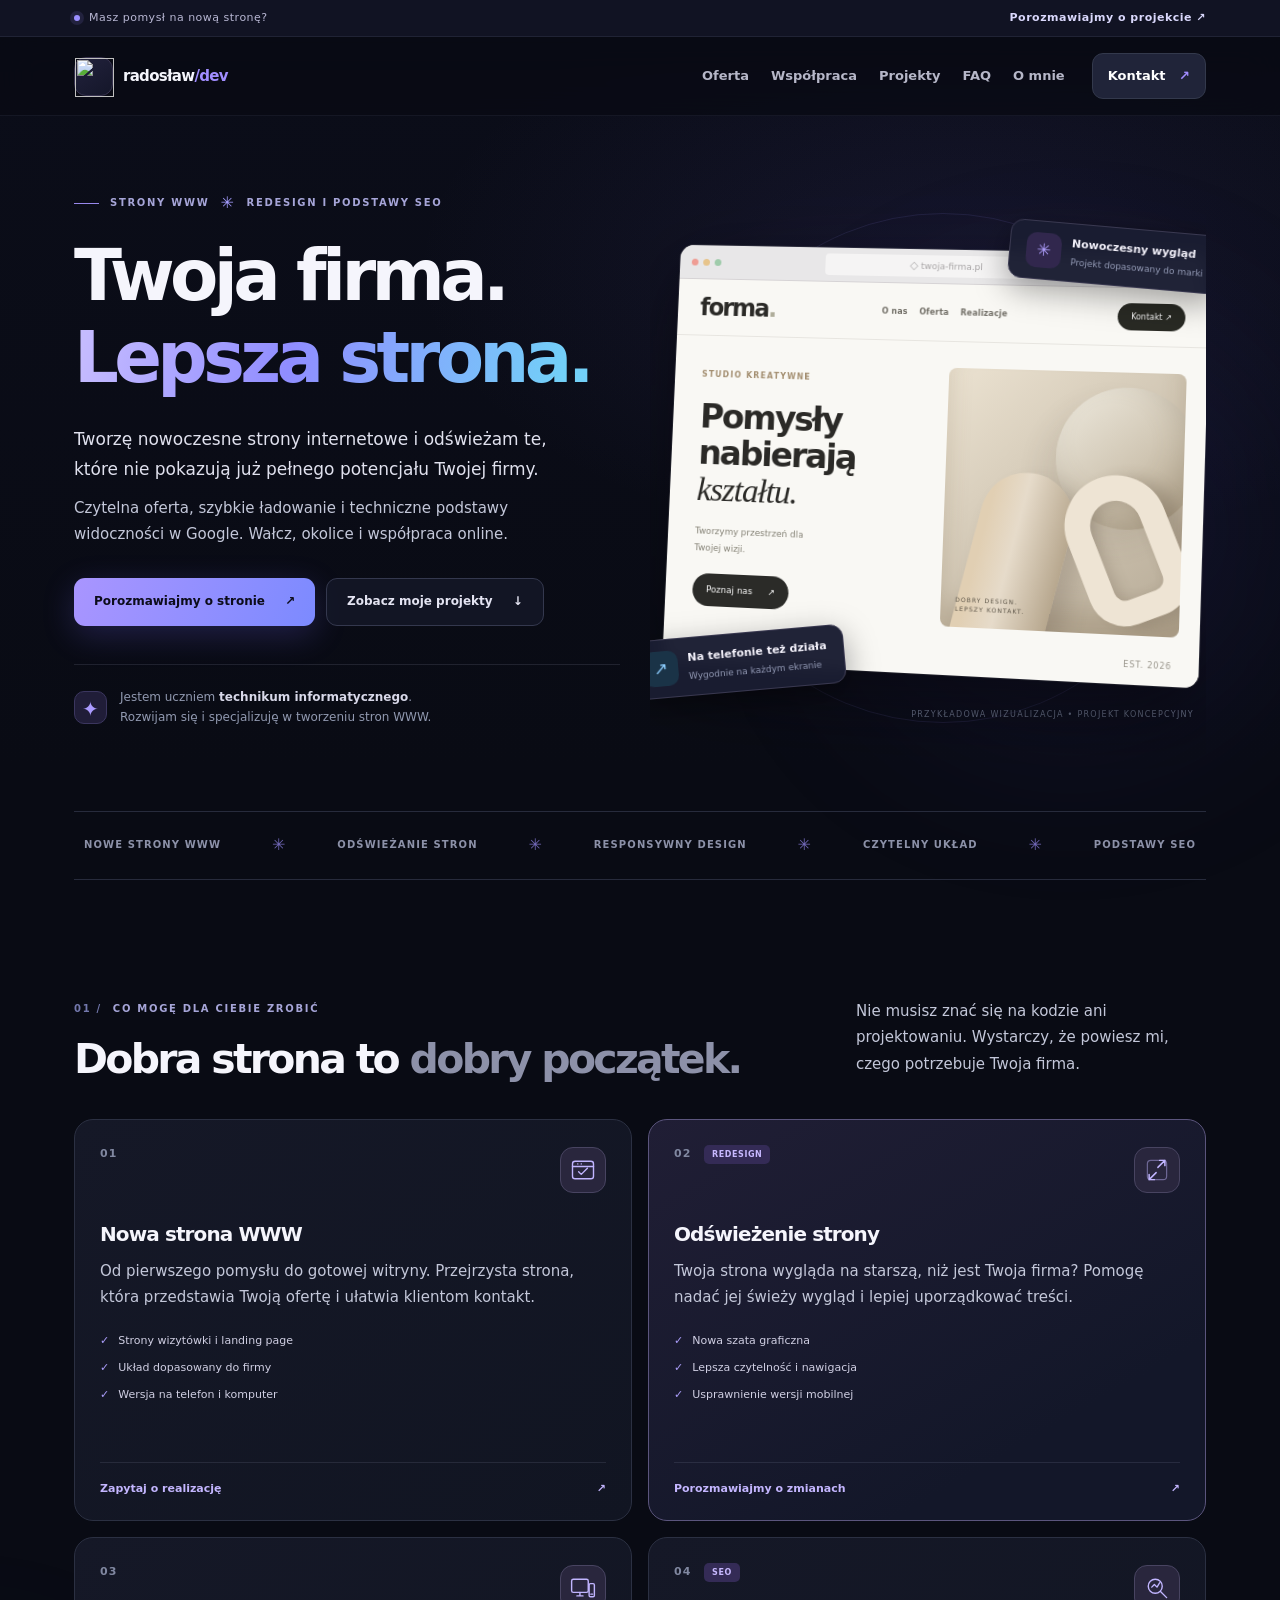
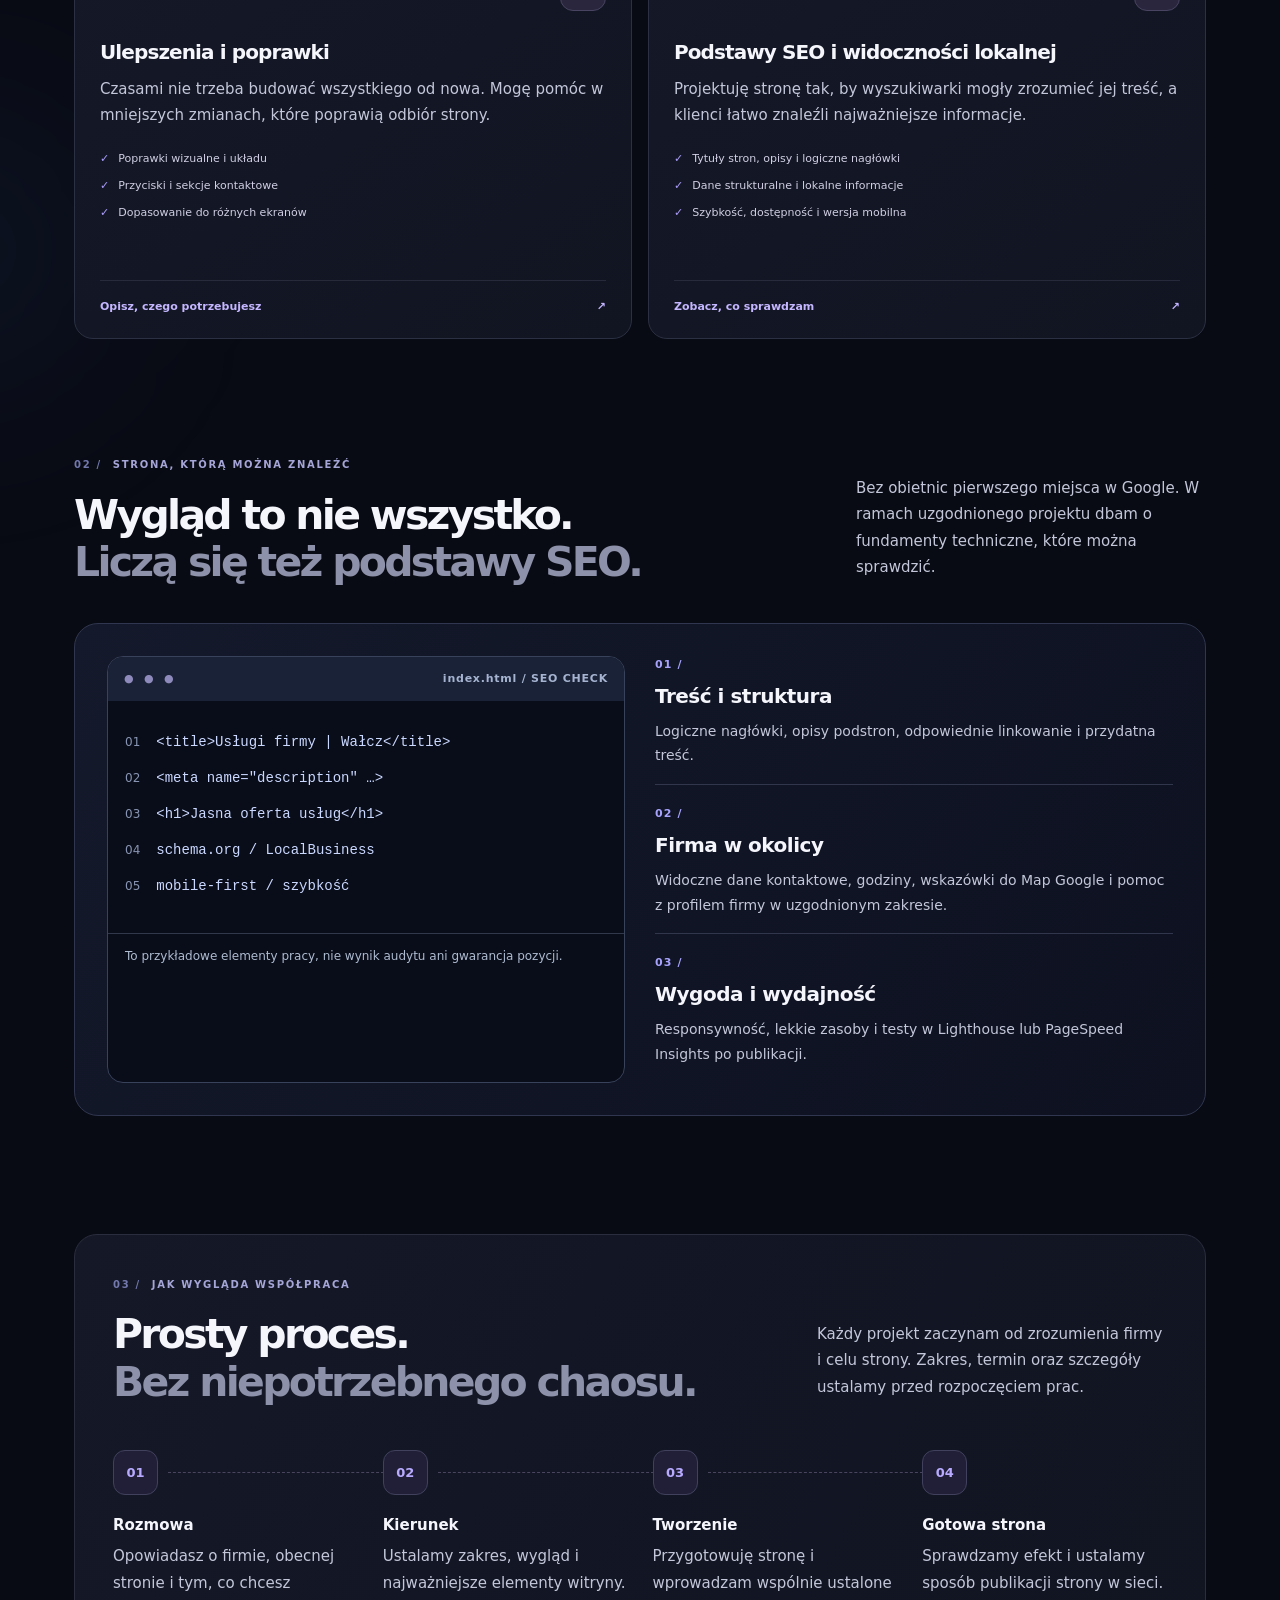
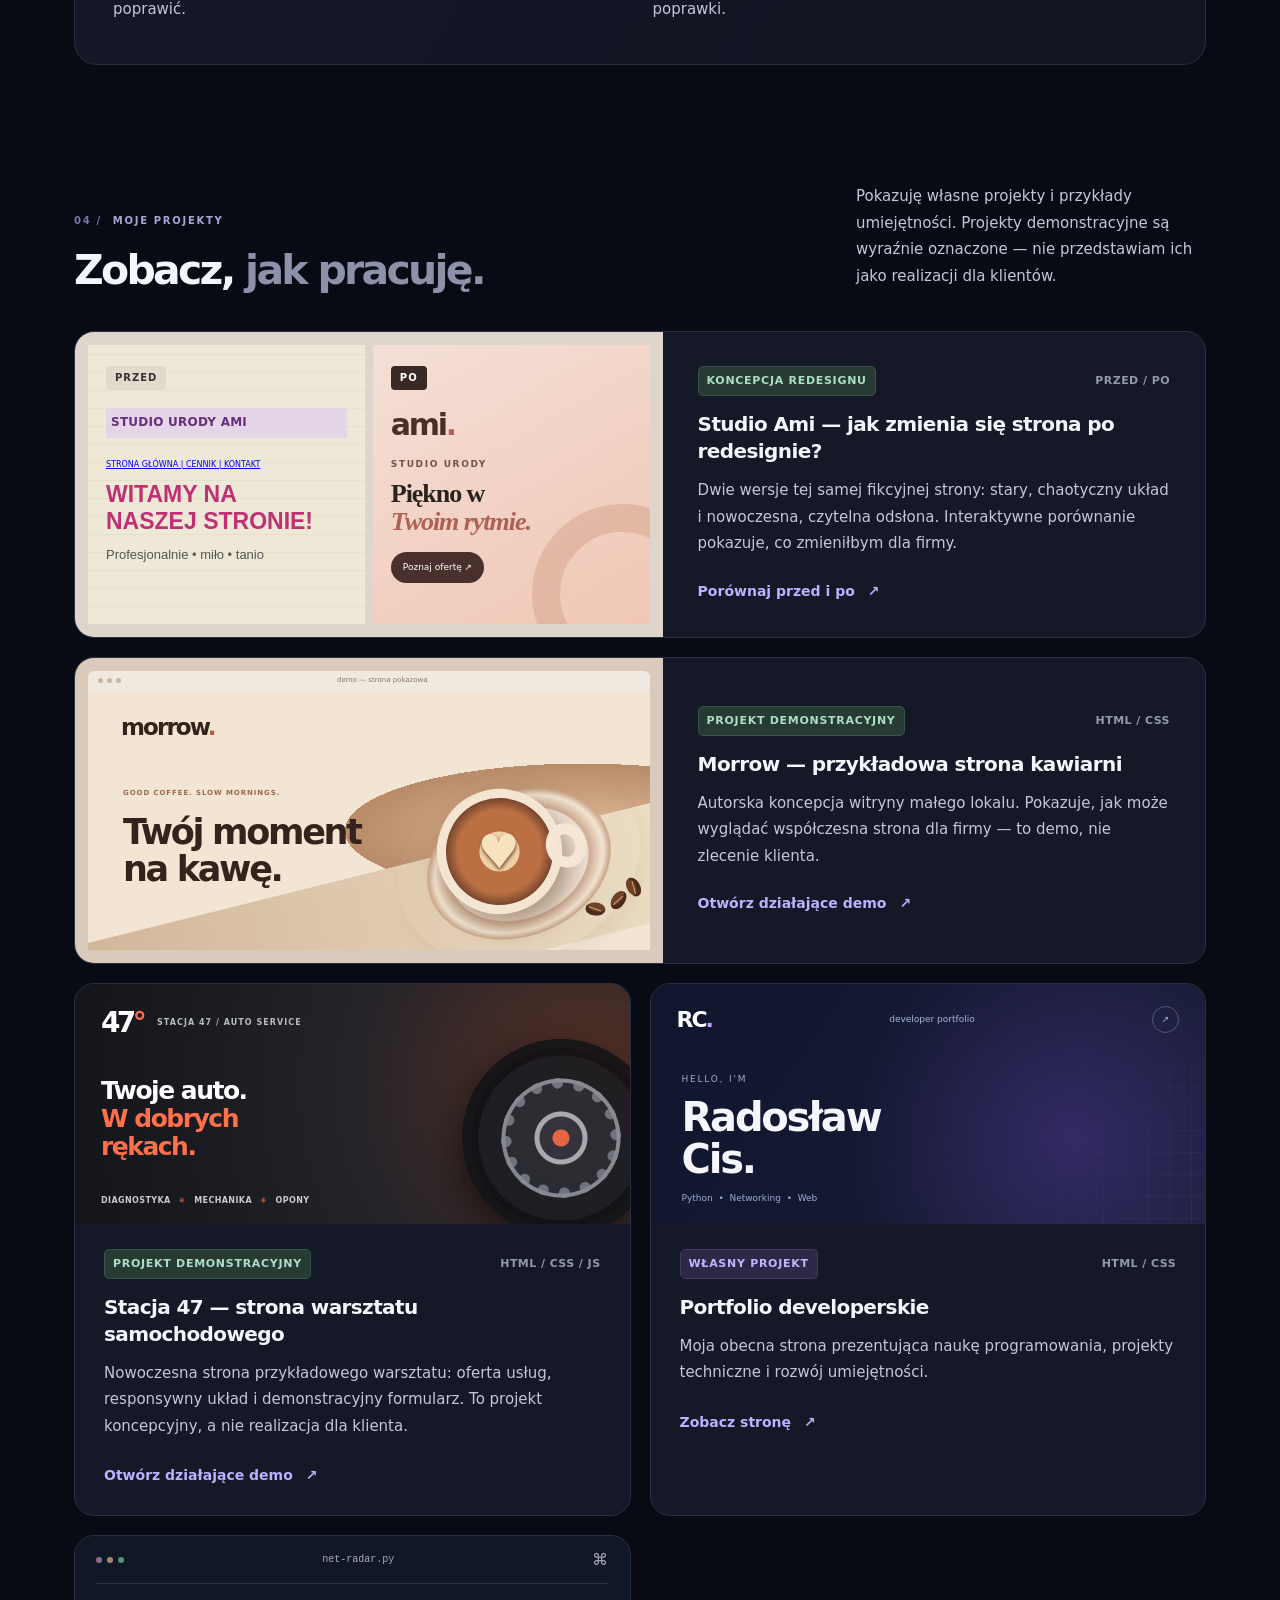
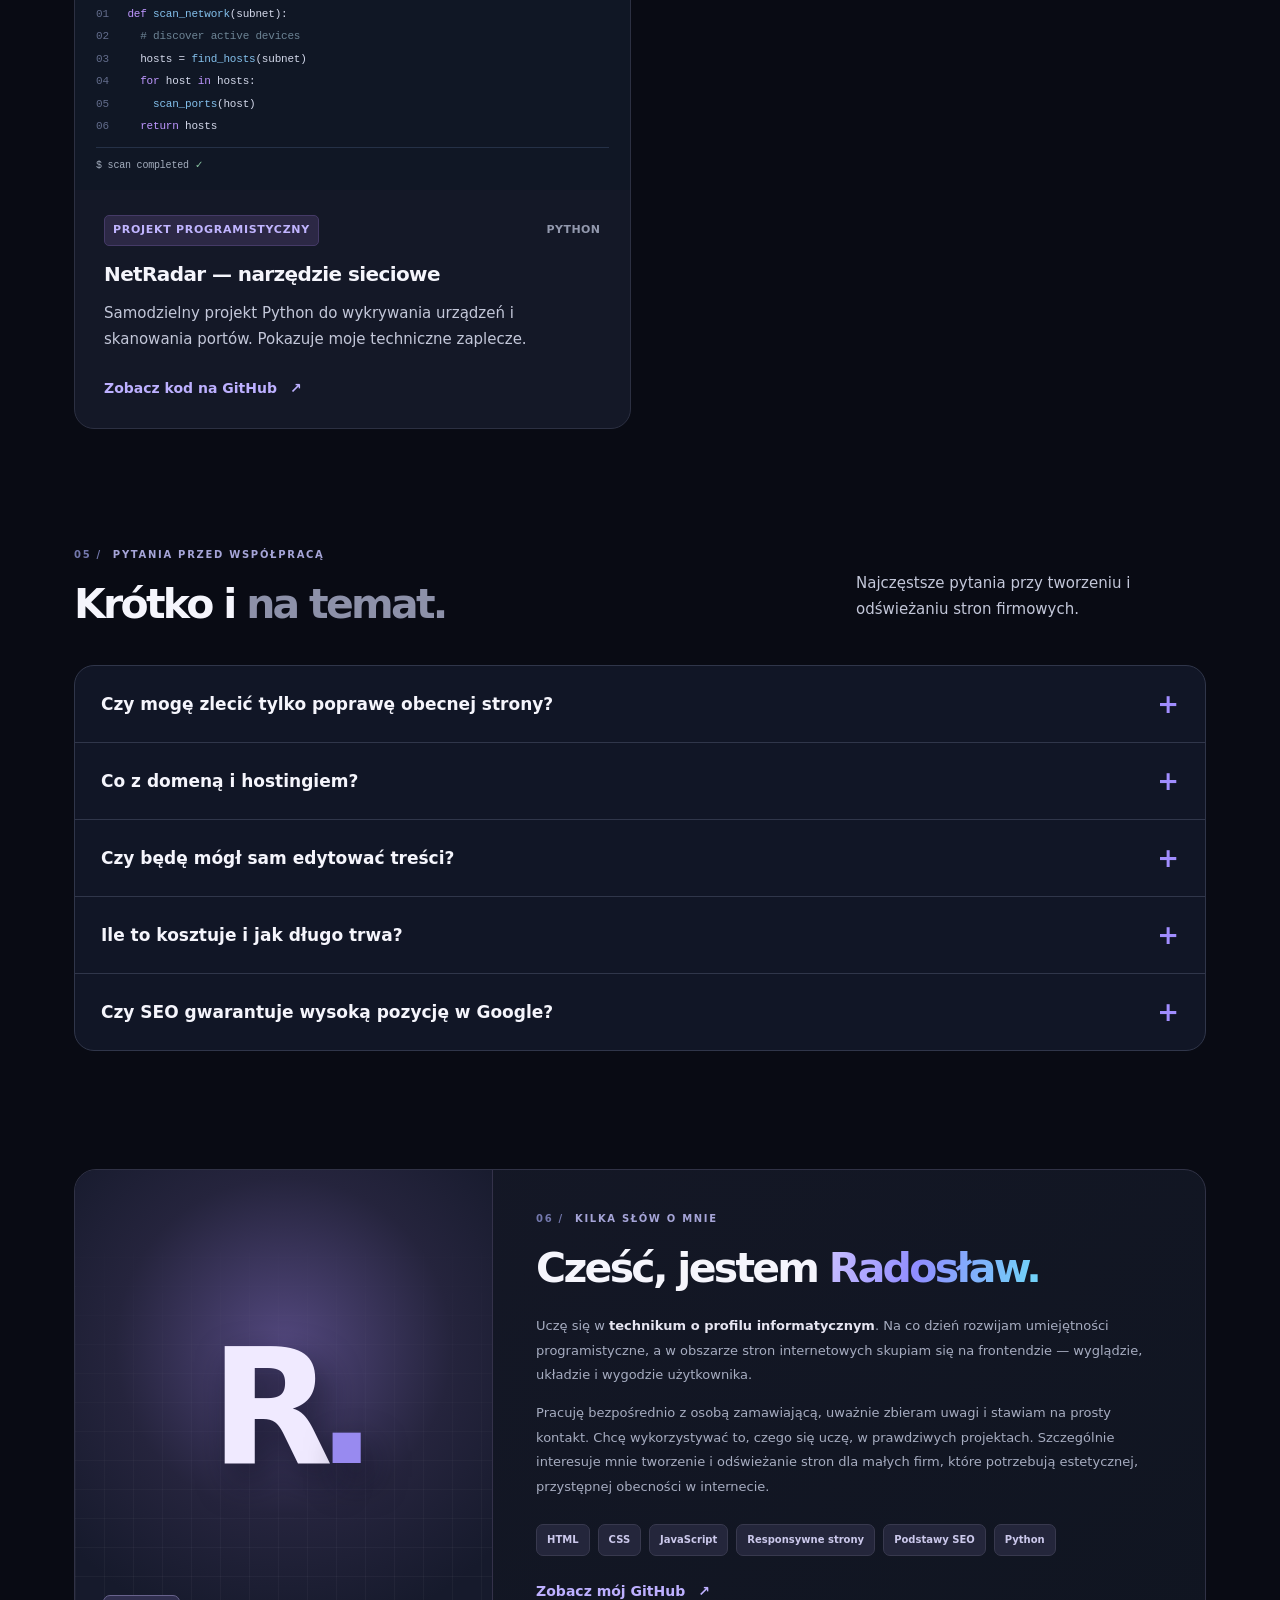
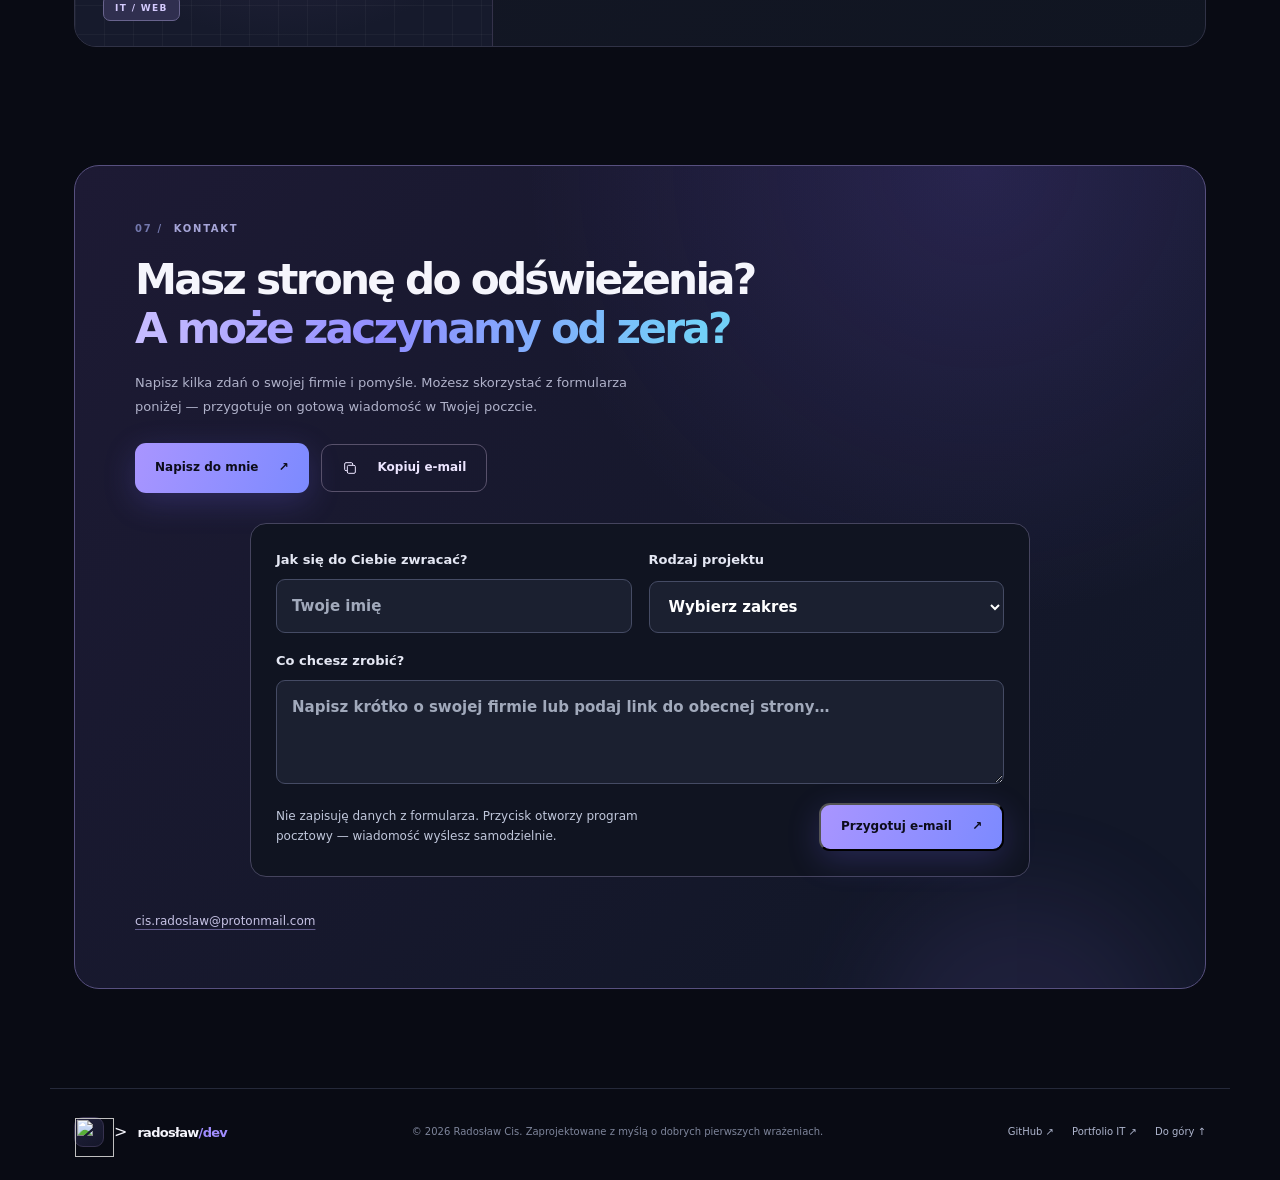
==== index.html @ c415b280 "Add files via upload" ====
<!doctype html>
<html lang="pl">
  <head>
    <meta charset="utf-8" />
    <meta name="viewport" content="width=device-width, initial-scale=1" />
    <meta name="theme-color" content="#090b14" />
    <!-- WAZNE: przed publikacja zamien DOMENA-DO-UZUPELNIENIA.pl na prawdziwy adres witryny (takze w sitemap.xml i robots.txt). -->
    <link rel="canonical" href="https://DOMENA-DO-UZUPELNIENIA.pl/" />
    <meta name="robots" content="index,follow,max-image-preview:large" />
    <meta property="og:url" content="https://DOMENA-DO-UZUPELNIENIA.pl/" />
    <meta property="og:image" content="https://DOMENA-DO-UZUPELNIENIA.pl/assets/og-image.png" />
    <meta property="og:image:width" content="1200" />
    <meta property="og:image:height" content="630" />
    <meta property="og:image:alt" content="Radosław Cis — tworzenie, modernizacja i podstawy SEO stron firmowych" />
    <meta name="twitter:card" content="summary_large_image" />
    <meta name="twitter:title" content="Radosław Cis — nowoczesne strony WWW i SEO dla firm" />
    <meta name="twitter:description" content="Strony WWW, redesign i podstawy SEO. Wałcz i współpraca zdalna." />
    <meta name="twitter:image" content="https://DOMENA-DO-UZUPELNIENIA.pl/assets/og-image.png" />
    <script type="application/ld+json">{
      "@context":"https://schema.org",
      "@type":"Person",
      "name":"Radosław Cis",
      "description":"Uczeń technikum informatycznego, rozwijający się w projektowaniu i tworzeniu responsywnych stron internetowych oraz podstawach SEO technicznego.",
      "email":"mailto:cis.radoslaw@protonmail.com",
      "knowsAbout":["HTML", "CSS", "JavaScript", "responsywne strony WWW", "podstawy SEO technicznego"],
      "sameAs":["https://github.com/radoslaw-dev", "https://radoslaw-dev.github.io/"]
    }</script>
    <meta
      name="description"
      content="Radosław Cis — strony internetowe dla firm z Wałcza i całej Polski. Tworzenie stron WWW, redesign, optymalizacja mobilna i podstawy SEO technicznego."
    />
    <meta property="og:type" content="website" />
    <meta
      property="og:title"
      content="Radosław Cis — strony WWW i redesign dla firm"
    />
    <meta
      property="og:description"
      content="Nowoczesna strona internetowa dla Twojej firmy? Porozmawiajmy o nowej stronie albo odświeżeniu obecnej."
    />
    <meta property="og:locale" content="pl_PL" />
    <link rel="icon" type="image/svg+xml" href="assets/favicon.svg" />
    <link rel="stylesheet" href="styles.css" />
    <script src="script.js" defer></script>
    <title>Strony internetowe i SEO dla firm | Wałcz — Radosław Cis</title>
  </head>
  <body>
    <a class="skip-link" href="#main">Przejdź do treści</a>
    <div class="page-glow page-glow--one" aria-hidden="true"></div>
    <div class="page-glow page-glow--two" aria-hidden="true"></div>
    <div class="topbar">
      <div class="container topbar-inner">
        <span
          ><span class="pulse-dot" aria-hidden="true"></span> Masz pomysł na
          nową stronę?</span
        ><a
          href="mailto:cis.radoslaw@protonmail.com?subject=Zapytanie%20o%20stron%C4%99%20WWW"
          >Porozmawiajmy o projekcie <span aria-hidden="true">↗</span></a
        >
      </div>
    </div>
    <header class="site-header" id="top">
      <div class="container nav-wrap">
        <a class="brand" href="#top" aria-label="Radosław Cis — początek strony"
          ><span class="brand-symbol"
            ><img
              src="assets/favicon.svg"
              alt=""
              width="39"
              height="39" /><span></span></span
          ><span class="brand-name"
            >radosław<span class="brand-muted">/dev</span></span
          ></a
        >
        <button
          class="menu-toggle"
          type="button"
          aria-label="Otwórz menu"
          aria-expanded="false"
          aria-controls="primary-navigation"
        >
          <span></span><span></span><span></span>
        </button>
        <nav class="nav" id="primary-navigation" aria-label="Menu główne">
          <a href="#oferta">Oferta</a><a href="#proces">Współpraca</a
          ><a href="#projekty">Projekty</a><a href="#faq">FAQ</a><a href="#o-mnie">O mnie</a>
          <a class="nav-contact" href="#kontakt"
            >Kontakt <span aria-hidden="true">↗</span></a
          >
        </nav>
      </div>
    </header>

    <main id="main">
      <section class="hero container" aria-labelledby="hero-heading">
        <div class="hero-copy">
          <div class="eyebrow">
            <span class="eyebrow-line"></span> STRONY WWW
            <span class="eyebrow-spark">✳</span> REDESIGN I PODSTAWY SEO
          </div>
          <h1 id="hero-heading">
            Twoja firma.<br /><span class="gradient-text">Lepsza strona.</span>
          </h1>
          <p class="hero-lead">
            Tworzę nowoczesne strony internetowe i odświeżam te, które nie
            pokazują już pełnego potencjału Twojej firmy.
          </p>
          <p class="hero-secondary">
            Czytelna oferta, szybkie ładowanie i techniczne podstawy widoczności
            w Google. Wałcz, okolice i współpraca online.
          </p>
          <div class="hero-actions">
            <a class="btn btn-primary" href="#kontakt"
              >Porozmawiajmy o stronie <span aria-hidden="true">↗</span></a
            ><a class="btn btn-ghost" href="#projekty"
              >Zobacz moje projekty <span aria-hidden="true">↓</span></a
            >
          </div>
          <div class="hero-credentials">
            <span class="credential-icon" aria-hidden="true">✦</span
            ><span
              >Jestem uczniem
              <strong>technikum informatycznego</strong>.<br />Rozwijam się i
              specjalizuję w tworzeniu stron WWW.</span
            >
          </div>
        </div>
        <div
          class="hero-art"
          aria-label="Wizualizacja przykładowej nowoczesnej strony internetowej"
        >
          <div class="orbit orbit-one" aria-hidden="true"></div>
          <div class="orbit orbit-two" aria-hidden="true"></div>
          <div class="browser-shadow"></div>
          <div class="browser-window">
            <div class="browser-bar">
              <div class="browser-dots"><i></i><i></i><i></i></div>
              <div class="browser-url">
                <span class="lock-icon">◇</span> twoja-firma.pl
              </div>
              <div class="browser-options">⋯</div>
            </div>
            <div class="mock-site">
              <div class="mock-header">
                <div class="mock-logo">forma<span>.</span></div>
                <div class="mock-links">
                  O nas&nbsp;&nbsp;&nbsp; Oferta&nbsp;&nbsp;&nbsp; Realizacje
                </div>
                <div class="mock-nav-cta">Kontakt ↗</div>
              </div>
              <div class="mock-content">
                <div class="mock-copy">
                  <div class="mock-kicker">STUDIO KREATYWNE</div>
                  <div class="mock-title">
                    Pomysły<br />nabierają<br /><em>kształtu.</em>
                  </div>
                  <div class="mock-description">
                    Tworzymy przestrzeń dla<br />Twojej wizji.
                  </div>
                  <div class="mock-button">Poznaj nas <span>↗</span></div>
                </div>
                <div class="mock-visual">
                  <div class="sculpture-circle"></div>
                  <div class="sculpture-pillar"></div>
                  <div class="sculpture-loop"></div>
                  <div class="visual-note">
                    DOBRY DESIGN.<br />LEPSZY KONTAKT.
                  </div>
                </div>
              </div>
              <div class="mock-bottom">
                <span>01 / 03</span><span>EST. 2026</span>
              </div>
            </div>
          </div>
          <div class="float-label float-label-top">
            <span class="float-icon float-icon-purple">✳</span
            ><span
              ><strong>Nowoczesny wygląd</strong
              ><small>Projekt dopasowany do marki</small></span
            >
          </div>
          <div class="float-label float-label-bottom">
            <span class="float-icon float-icon-blue">↗</span
            ><span
              ><strong>Na telefonie też działa</strong
              ><small>Wygodnie na każdym ekranie</small></span
            >
          </div>
          <div class="art-caption">
            PRZYKŁADOWA WIZUALIZACJA • PROJEKT KONCEPCYJNY
          </div>
        </div>
      </section>

      <div class="container">
        <div class="ticker" aria-label="Zakres usług">
          <span>NOWE STRONY WWW</span><span class="ticker-star">✳</span
          ><span>ODŚWIEŻANIE STRON</span><span class="ticker-star">✳</span
          ><span>RESPONSYWNY DESIGN</span><span class="ticker-star">✳</span
          ><span>CZYTELNY UKŁAD</span><span class="ticker-star">✳</span
          ><span>PODSTAWY SEO</span>
        </div>
      </div>

      <section
        class="section container"
        id="oferta"
        aria-labelledby="offer-title"
      >
        <div class="section-heading reveal">
          <div>
            <span class="section-kicker"
              ><span class="section-number">01 /</span> CO MOGĘ DLA CIEBIE
              ZROBIĆ</span
            >
            <h2 id="offer-title">
              Dobra strona to <span class="text-soft">dobry początek.</span>
            </h2>
          </div>
          <p>
            Nie musisz znać się na kodzie ani projektowaniu. Wystarczy, że
            powiesz mi, czego potrzebuje Twoja firma.
          </p>
        </div>
        <div class="services-grid">
          <article class="service-card reveal">
            <div class="service-top">
              <span class="service-index">01</span>
              <div class="service-icon">
                <svg viewBox="0 0 32 32" fill="none" aria-hidden="true">
                  <rect
                    x="4"
                    y="6"
                    width="24"
                    height="20"
                    rx="3"
                    stroke="currentColor"
                    stroke-width="1.6"
                  />
                  <path
                    d="M4 12h24M10 9h.1M14 9h.1M11 18l3 3 7-7"
                    stroke="currentColor"
                    stroke-width="1.6"
                    stroke-linecap="round"
                    stroke-linejoin="round"
                  />
                </svg>
              </div>
            </div>
            <h3>Nowa strona WWW</h3>
            <p>
              Od pierwszego pomysłu do gotowej witryny. Przejrzysta strona,
              która przedstawia Twoją ofertę i ułatwia klientom kontakt.
            </p>
            <ul class="mini-list">
              <li>Strony wizytówki i landing page</li>
              <li>Układ dopasowany do firmy</li>
              <li>Wersja na telefon i komputer</li>
            </ul>
            <a href="#kontakt" class="card-link"
              >Zapytaj o realizację <span aria-hidden="true">↗</span></a
            >
          </article>
          <article class="service-card featured reveal">
            <div class="service-top">
              <span class="service-index"
                >02 <span class="tag-small">REDESIGN</span></span
              >
              <div class="service-icon">
                <svg viewBox="0 0 32 32" fill="none" aria-hidden="true">
                  <path
                    d="M25 11V5h-6M7 21v6h6M25 5l-8 8M7 27l8-8"
                    stroke="currentColor"
                    stroke-width="1.7"
                    stroke-linecap="round"
                    stroke-linejoin="round"
                  />
                  <rect
                    x="5"
                    y="5"
                    width="22"
                    height="22"
                    rx="4"
                    stroke="currentColor"
                    stroke-width="1.4"
                    opacity=".45"
                  />
                </svg>
              </div>
            </div>
            <h3>Odświeżenie strony</h3>
            <p>
              Twoja strona wygląda na starszą, niż jest Twoja firma? Pomogę
              nadać jej świeży wygląd i lepiej uporządkować treści.
            </p>
            <ul class="mini-list">
              <li>Nowa szata graficzna</li>
              <li>Lepsza czytelność i nawigacja</li>
              <li>Usprawnienie wersji mobilnej</li>
            </ul>
            <a href="#kontakt" class="card-link"
              >Porozmawiajmy o zmianach <span aria-hidden="true">↗</span></a
            >
          </article>
          <article class="service-card reveal">
            <div class="service-top">
              <span class="service-index">03</span>
              <div class="service-icon">
                <svg viewBox="0 0 32 32" fill="none" aria-hidden="true">
                  <rect
                    x="3"
                    y="6"
                    width="19"
                    height="15"
                    rx="2"
                    stroke="currentColor"
                    stroke-width="1.6"
                  />
                  <rect
                    x="23"
                    y="11"
                    width="6"
                    height="15"
                    rx="1.5"
                    stroke="currentColor"
                    stroke-width="1.6"
                  />
                  <path
                    d="M9 25h7M12.5 21v4M25 23h2"
                    stroke="currentColor"
                    stroke-width="1.6"
                    stroke-linecap="round"
                  />
                </svg>
              </div>
            </div>
            <h3>Ulepszenia i poprawki</h3>
            <p>
              Czasami nie trzeba budować wszystkiego od nowa. Mogę pomóc w
              mniejszych zmianach, które poprawią odbiór strony.
            </p>
            <ul class="mini-list">
              <li>Poprawki wizualne i układu</li>
              <li>Przyciski i sekcje kontaktowe</li>
              <li>Dopasowanie do różnych ekranów</li>
            </ul>
            <a href="#kontakt" class="card-link"
              >Opisz, czego potrzebujesz <span aria-hidden="true">↗</span></a
            >
          </article>
          <article class="service-card seo-card reveal">
            <div class="service-top">
              <span class="service-index">04 <span class="tag-small">SEO</span></span>
              <div class="service-icon" aria-hidden="true"><svg viewBox="0 0 32 32" fill="none" stroke="currentColor" stroke-width="1.6"><circle cx="14" cy="14" r="8"/><path d="m20 20 7 7M10 15l3-3 3 3 3-5" stroke-linecap="round" stroke-linejoin="round"/></svg></div>
            </div>
            <h3>Podstawy SEO i widoczności lokalnej</h3>
            <p>Projektuję stronę tak, by wyszukiwarki mogły zrozumieć jej treść, a klienci łatwo znaleźli najważniejsze informacje.</p>
            <ul class="mini-list">
              <li>Tytuły stron, opisy i logiczne nagłówki</li>
              <li>Dane strukturalne i lokalne informacje</li>
              <li>Szybkość, dostępność i wersja mobilna</li>
            </ul>
            <a href="#seo" class="card-link">Zobacz, co sprawdzam <span aria-hidden="true">↗</span></a>
          </article>
        </div>
      </section>

      <section class="section container seo-section" id="seo" aria-labelledby="seo-title">
        <div class="section-heading reveal">
          <div>
            <span class="section-kicker"><span class="section-number">02 /</span> STRONA, KTÓRĄ MOŻNA ZNALEŹĆ</span>
            <h2 id="seo-title">Wygląd to nie wszystko.<br><span class="text-soft">Liczą się też podstawy SEO.</span></h2>
          </div>
          <p>Bez obietnic pierwszego miejsca w Google. W ramach uzgodnionego projektu dbam o fundamenty techniczne, które można sprawdzić.</p>
        </div>
        <div class="seo-showcase reveal">
          <div class="seo-code" aria-label="Przykłady elementów SEO w kodzie strony">
            <div class="seo-code-bar"><span class="seo-dots">● ● ●</span><span>index.html / SEO CHECK</span></div>
            <div class="seo-code-lines">
              <div><span>01</span><code>&lt;title&gt;Usługi firmy | Wałcz&lt;/title&gt;</code></div>
              <div><span>02</span><code>&lt;meta name="description" …&gt;</code></div>
              <div><span>03</span><code>&lt;h1&gt;Jasna oferta usług&lt;/h1&gt;</code></div>
              <div><span>04</span><code>schema.org / LocalBusiness</code></div>
              <div><span>05</span><code>mobile-first / szybkość</code></div>
            </div>
            <p>To przykładowe elementy pracy, nie wynik audytu ani gwarancja pozycji.</p>
          </div>
          <div class="seo-benefits">
            <div><span>01 /</span><strong>Treść i struktura</strong><p>Logiczne nagłówki, opisy podstron, odpowiednie linkowanie i przydatna treść.</p></div>
            <div><span>02 /</span><strong>Firma w okolicy</strong><p>Widoczne dane kontaktowe, godziny, wskazówki do Map Google i pomoc z profilem firmy w uzgodnionym zakresie.</p></div>
            <div><span>03 /</span><strong>Wygoda i wydajność</strong><p>Responsywność, lekkie zasoby i testy w Lighthouse lub PageSpeed Insights po publikacji.</p></div>
          </div>
        </div>
      </section>

      <section
        class="section container"
        id="proces"
        aria-labelledby="process-title"
      >
        <div class="process-panel">
          <div class="section-heading reveal">
            <div>
              <span class="section-kicker"
                ><span class="section-number">03 /</span> JAK WYGLĄDA
                WSPÓŁPRACA</span
              >
              <h2 id="process-title">
                Prosty proces.<br /><span class="text-soft"
                  >Bez niepotrzebnego chaosu.</span
                >
              </h2>
            </div>
            <p>
              Każdy projekt zaczynam od zrozumienia firmy i celu strony. Zakres,
              termin oraz szczegóły ustalamy przed rozpoczęciem prac.
            </p>
          </div>
          <div class="steps">
            <div class="step reveal">
              <span class="step-n">01</span>
              <div class="step-connector"></div>
              <h3>Rozmowa</h3>
              <p>
                Opowiadasz o firmie, obecnej stronie i tym, co chcesz poprawić.
              </p>
            </div>
            <div class="step reveal">
              <span class="step-n">02</span>
              <div class="step-connector"></div>
              <h3>Kierunek</h3>
              <p>Ustalamy zakres, wygląd i najważniejsze elementy witryny.</p>
            </div>
            <div class="step reveal">
              <span class="step-n">03</span>
              <div class="step-connector"></div>
              <h3>Tworzenie</h3>
              <p>
                Przygotowuję stronę i wprowadzam wspólnie ustalone poprawki.
              </p>
            </div>
            <div class="step reveal">
              <span class="step-n">04</span>
              <h3>Gotowa strona</h3>
              <p>
                Sprawdzamy efekt i ustalamy sposób publikacji strony w sieci.
              </p>
            </div>
          </div>
        </div>
      </section>

      <section
        class="section container"
        id="projekty"
        aria-labelledby="projects-title"
      >
        <div class="section-heading reveal">
          <div>
            <span class="section-kicker"
              ><span class="section-number">04 /</span> MOJE PROJEKTY</span
            >
            <h2 id="projects-title">
              Zobacz, <span class="text-soft">jak pracuję.</span>
            </h2>
          </div>
          <p>
            Pokazuję własne projekty i przykłady umiejętności. Projekty
            demonstracyjne są wyraźnie oznaczone — nie przedstawiam ich jako
            realizacji dla klientów.
          </p>
        </div>
        <div class="projects-grid">
          <article class="project project-large redesign-project reveal">
            <div class="project-visual redesign-preview">
              <div class="mini-before"><span class="redesign-stamp">PRZED</span><div class="old-logo">STUDIO URODY AMI</div><div class="old-nav">STRONA GŁÓWNA | CENNIK | KONTAKT</div><h4>WITAMY NA<br>NASZEJ STRONIE!</h4><p>Profesjonalnie • miło • tanio</p></div>
              <div class="mini-after"><span class="redesign-stamp">PO</span><div class="new-logo">ami<span>.</span></div><span class="mini-eyebrow">STUDIO URODY</span><h4>Piękno w<br><em>Twoim rytmie.</em></h4><span class="mini-pill">Poznaj ofertę ↗</span><div class="mini-arc"></div></div>
            </div>
            <div class="project-info">
              <div class="project-label"><span class="chip">KONCEPCJA REDESIGNU</span><span>PRZED / PO</span></div>
              <h3>Studio Ami — jak zmienia się strona po redesignie?</h3>
              <p>Dwie wersje tej samej fikcyjnej strony: stary, chaotyczny układ i nowoczesna, czytelna odsłona. Interaktywne porównanie pokazuje, co zmieniłbym dla firmy.</p>
              <a class="project-link" href="demo-redesign.html" target="_blank" rel="noopener">Porównaj przed i po <span aria-hidden="true">↗</span></a>
            </div>
          </article>
          <article class="project project-large reveal">
            <div class="project-visual demo-preview">
              <div class="demo-mini-browser">
                <span></span><span></span><span></span
                ><small>demo — strona pokazowa</small>
              </div>
              <div class="demo-art">
                <div class="demo-brand">morrow<span>.</span></div>
                <div class="demo-art-copy">
                  <span>GOOD COFFEE. SLOW MORNINGS.</span
                  ><strong>Twój moment<br />na kawę.</strong>
                </div>
                <div class="coffee-plate"></div>
                <div class="coffee-shadow"></div>
                <div class="coffee-handle"></div>
                <div class="coffee-cup">
                  <div class="coffee-surface">
                    <div class="latte-heart">♥</div>
                  </div>
                </div>
                <div class="coffee-bean bean-one"></div>
                <div class="coffee-bean bean-two"></div>
                <div class="coffee-bean bean-three"></div>
              </div>
            </div>
            <div class="project-info">
              <div class="project-label">
                <span class="chip">PROJEKT DEMONSTRACYJNY</span
                ><span>HTML / CSS</span>
              </div>
              <h3>Morrow — przykładowa strona kawiarni</h3>
              <p>
                Autorska koncepcja witryny małego lokalu. Pokazuje, jak może
                wyglądać współczesna strona dla firmy — to demo, nie zlecenie
                klienta.
              </p>
              <a
                class="project-link"
                href="demo-kawiarnia.html"
                target="_blank"
                rel="noopener"
                >Otwórz działające demo <span aria-hidden="true">↗</span></a
              >
            </div>
          </article>

          <article class="project reveal">
            <div class="project-visual mechanic-preview">
              <div class="mechanic-head">
                <strong>47<span>°</span></strong>
                <small>STACJA 47 / AUTO SERVICE</small>
              </div>

              <div class="mechanic-title">
                Twoje auto.<br />
                <em>W dobrych<br />rękach.</em>
              </div>

              <div class="mechanic-wheel" aria-hidden="true"></div>

              <div class="mechanic-foot">
                DIAGNOSTYKA <b>✳</b> MECHANIKA <b>✳</b> OPONY
              </div>
            </div>

            <div class="project-info">
              <div class="project-label">
                <span class="chip">PROJEKT DEMONSTRACYJNY</span>
                <span>HTML / CSS / JS</span>
              </div>

              <h3>Stacja 47 — strona warsztatu samochodowego</h3>

              <p>
                Nowoczesna strona przykładowego warsztatu: oferta usług,
                responsywny układ i demonstracyjny formularz. To projekt
                koncepcyjny, a nie realizacja dla klienta.
              </p>

              <a
                class="project-link"
                href="demo-mechanik.html"
                target="_blank"
                rel="noopener"
              >
                Otwórz działające demo
                <span aria-hidden="true">↗</span>
              </a>
            </div>
          </article>

          <article class="project reveal">
            <div class="project-visual tech-preview">
              <div class="tech-preview-header">
                <span class="tech-avatar">RC<span>.</span></span
                ><span>developer portfolio</span
                ><span class="tech-circle">↗</span>
              </div>
              <div class="tech-preview-content">
                <small>HELLO, I'M</small><strong>Radosław<br />Cis.</strong>
                <p>Python &nbsp;•&nbsp; Networking &nbsp;•&nbsp; Web</p>
                <div class="tech-lines"><i></i><i></i><i></i></div>
              </div>
              <div class="tech-grid" aria-hidden="true"></div>
            </div>
            <div class="project-info">
              <div class="project-label">
                <span class="chip chip-purple">WŁASNY PROJEKT</span
                ><span>HTML / CSS</span>
              </div>
              <h3>Portfolio developerskie</h3>
              <p>
                Moja obecna strona prezentująca naukę programowania, projekty
                techniczne i rozwój umiejętności.
              </p>
              <a
                class="project-link"
                href="https://radoslaw-dev.github.io/"
                target="_blank"
                rel="noopener noreferrer"
                >Zobacz stronę <span aria-hidden="true">↗</span></a
              >
            </div>
          </article>
          <article class="project reveal">
            <div class="project-visual code-preview">
              <div class="code-header">
                <span><i></i><i></i><i></i></span><span>net-radar.py</span
                ><span class="code-symbol">⌘</span>
              </div>
              <div class="code-content">
                <div>
                  <b>01</b> <span class="code-purple">def</span>
                  <span class="code-blue">scan_network</span>(subnet):
                </div>
                <div>
                  <b>02</b> &nbsp;
                  <span class="code-grey"># discover active devices</span>
                </div>
                <div>
                  <b>03</b> &nbsp; hosts =
                  <span class="code-blue">find_hosts</span>(subnet)
                </div>
                <div>
                  <b>04</b> &nbsp; <span class="code-purple">for</span> host
                  <span class="code-purple">in</span> hosts:
                </div>
                <div>
                  <b>05</b> &nbsp; &nbsp;
                  <span class="code-blue">scan_ports</span>(host)
                </div>
                <div>
                  <b>06</b> &nbsp; <span class="code-purple">return</span> hosts
                </div>
                <div class="terminal-line">$ scan completed <span>✓</span></div>
              </div>
            </div>
            <div class="project-info">
              <div class="project-label">
                <span class="chip chip-purple">PROJEKT PROGRAMISTYCZNY</span
                ><span>PYTHON</span>
              </div>
              <h3>NetRadar — narzędzie sieciowe</h3>
              <p>
                Samodzielny projekt Python do wykrywania urządzeń i skanowania
                portów. Pokazuje moje techniczne zaplecze.
              </p>
              <a
                class="project-link"
                href="https://github.com/radoslaw-dev/Net-Radar"
                target="_blank"
                rel="noopener noreferrer"
                >Zobacz kod na GitHub <span aria-hidden="true">↗</span></a
              >
            </div>
          </article>
        </div>
      </section>

      <section class="section container faq-section" id="faq" aria-labelledby="faq-title">
        <div class="section-heading reveal">
          <div>
            <span class="section-kicker"><span class="section-number">05 /</span> PYTANIA PRZED WSPÓŁPRACĄ</span>
            <h2 id="faq-title">Krótko i <span class="text-soft">na temat.</span></h2>
          </div>
          <p>Najczęstsze pytania przy tworzeniu i odświeżaniu stron firmowych.</p>
        </div>
        <div class="faq-list reveal">
          <details><summary>Czy mogę zlecić tylko poprawę obecnej strony?<span aria-hidden="true">+</span></summary><p>Tak. Możemy zacząć od konkretnych zmian: wyglądu, nawigacji, wersji mobilnej lub uzupełnienia informacji. Po sprawdzeniu witryny zaproponuję zakres prac.</p></details>
          <details><summary>Co z domeną i hostingiem?<span aria-hidden="true">+</span></summary><p>Przed startem ustalimy, czy masz już domenę i hosting. Mogę pomóc wybrać rozwiązanie i przygotować pliki do publikacji. Opłaty za domenę i hosting są rozliczane osobno u wybranego dostawcy.</p></details>
          <details><summary>Czy będę mógł sam edytować treści?<span aria-hidden="true">+</span></summary><p>To zależy od technologii. Prosta strona HTML wymaga edycji plików; jeżeli potrzebujesz wygodnego panelu, ustalimy to przed wyborem sposobu realizacji.</p></details>
          <details><summary>Ile to kosztuje i jak długo trwa?<span aria-hidden="true">+</span></summary><p>Wycena i termin zależą od liczby podstron, materiałów i zakresu zmian. Po krótkiej rozmowie przygotuję propozycję bez podawania z góry niepewnych obietnic.</p></details>
          <details><summary>Czy SEO gwarantuje wysoką pozycję w Google?<span aria-hidden="true">+</span></summary><p>Nie. Podstawy SEO pomagają wyszukiwarce zrozumieć stronę, ale pozycje zależą też od konkurencji, treści i wielu innych czynników. Nie obiecuję konkretnych miejsc w wynikach.</p></details>
        </div>
      </section>

      <section
        class="section container about-section"
        id="o-mnie"
        aria-labelledby="about-title"
      >
        <div class="about-card reveal">
          <div class="about-portrait" aria-hidden="true">
            <span class="about-big-letter">R<span>.</span></span
            ><span class="portrait-chip">IT / WEB</span>
            <div class="portrait-grid"></div>
          </div>
          <div class="about-copy">
            <span class="section-kicker"
              ><span class="section-number">06 /</span> KILKA SŁÓW O MNIE</span
            >
            <h2 id="about-title">
              Cześć, jestem <span class="gradient-text">Radosław.</span>
            </h2>
            <p>
              Uczę się w <strong>technikum o profilu informatycznym</strong>. Na
              co dzień rozwijam umiejętności programistyczne, a w obszarze stron
              internetowych skupiam się na frontendzie — wyglądzie, układzie i
              wygodzie użytkownika.
            </p>
            <p>
              Pracuję bezpośrednio z osobą zamawiającą, uważnie zbieram uwagi i stawiam na prosty kontakt. Chcę wykorzystywać to, czego się uczę, w prawdziwych projektach.
              Szczególnie interesuje mnie tworzenie i odświeżanie stron dla
              małych firm, które potrzebują estetycznej, przystępnej obecności w
              internecie.
            </p>
            <div class="skill-tags">
              <span>HTML</span><span>CSS</span><span>JavaScript</span
              ><span>Responsywne strony</span><span>Podstawy SEO</span><span>Python</span>
            </div>
            <a
              class="text-link"
              href="https://github.com/radoslaw-dev"
              target="_blank"
              rel="noopener noreferrer"
              >Zobacz mój GitHub <span aria-hidden="true">↗</span></a
            >
          </div>
        </div>
      </section>

      <section
        class="section container contact-section"
        id="kontakt"
        aria-labelledby="contact-title"
      >
        <div class="contact-panel reveal">
          <div class="contact-glow" aria-hidden="true"></div>
          <span class="section-kicker"
            ><span class="section-number">07 /</span> KONTAKT</span
          >
          <h2 id="contact-title">
            Masz stronę do odświeżenia?<br /><span class="gradient-text"
              >A może zaczynamy od zera?</span
            >
          </h2>
          <p>
            Napisz kilka zdań o swojej firmie i pomyśle. Możesz skorzystać z formularza poniżej — przygotuje on gotową wiadomość w Twojej poczcie.
          </p>
          <div class="contact-actions">
            <a
              class="btn btn-primary btn-big"
              href="mailto:cis.radoslaw@protonmail.com?subject=Zapytanie%20o%20stron%C4%99%20WWW&body=Cze%C5%9B%C4%87%20Rados%C5%82aw%2C%0A%0APisz%C4%99%20w%20sprawie%20strony%20internetowej.%0A%0ANazwa%20firmy%3A%0AObecna%20strona%20(je%C5%9Bli%20jest)%3A%0ACo%20chcieliby%C5%9Bmy%20zrobi%C4%87%3A%0A%0APozdrawiam%2C"
              >Napisz do mnie <span aria-hidden="true">↗</span></a
            ><button
              class="btn btn-copy"
              type="button"
              id="copy-email"
              data-email="cis.radoslaw@protonmail.com"
              aria-live="polite"
            >
              <svg viewBox="0 0 24 24" aria-hidden="true" fill="none">
                <rect
                  x="8"
                  y="8"
                  width="12"
                  height="12"
                  rx="2"
                  stroke="currentColor"
                  stroke-width="1.5"
                />
                <path
                  d="M16 8V6a2 2 0 0 0-2-2H6a2 2 0 0 0-2 2v8a2 2 0 0 0 2 2h2"
                  stroke="currentColor"
                  stroke-width="1.5"
                /></svg
              ><span>Kopiuj e-mail</span>
            </button>
          </div>
          <form id="inquiry-form" class="inquiry-form" aria-label="Przygotuj zapytanie o stronę">
            <div class="inquiry-grid">
              <label>Jak się do Ciebie zwracać?<input name="name" type="text" placeholder="Twoje imię" required maxlength="80" autocomplete="name" /></label>
              <label>Rodzaj projektu<select name="service" required><option value="">Wybierz zakres</option><option>Nowa strona internetowa</option><option>Redesign obecnej strony</option><option>Podstawy SEO</option><option>Poprawki i usprawnienia</option></select></label>
              <label class="wide">Co chcesz zrobić?<textarea name="message" rows="3" placeholder="Napisz krótko o swojej firmie lub podaj link do obecnej strony…" required maxlength="1200"></textarea></label>
            </div>
            <div class="inquiry-bottom"><p>Nie zapisuję danych z formularza. Przycisk otworzy program pocztowy — wiadomość wyślesz samodzielnie.</p><button class="btn btn-primary" type="submit">Przygotuj e-mail <span aria-hidden="true">↗</span></button></div>
          </form>
          <a class="email-visible" href="mailto:cis.radoslaw@protonmail.com"
            >cis.radoslaw@protonmail.com</a
          >
        </div>
      </section>
    </main>
    <footer class="footer container">
      <a class="brand" href="#top"
        ><span class="brand-symbol"><img src="assets/favicon.svg" width="39" height="39" alt="" /></span>
        ><span class="brand-name"
          >radosław<span class="brand-muted">/dev</span></span
        ></a
      ><span
        >© <span id="year">2026</span> Radosław Cis. Zaprojektowane z myślą o
        dobrych pierwszych wrażeniach.</span
      >
      <div class="footer-links">
        <a
          href="https://github.com/radoslaw-dev"
          target="_blank"
          rel="noopener noreferrer"
          >GitHub ↗</a
        ><a
          href="https://radoslaw-dev.github.io/"
          target="_blank"
          rel="noopener noreferrer"
          >Portfolio IT ↗</a
        ><a href="#top">Do góry ↑</a>
      </div>
    </footer>
  </body>
</html>
---- styles.css ----
:root {
  --bg: #090b14;
  --surface: #111522;
  --surface2: #141827;
  --border: #272b3d;
  --text: #f5f5fc;
  --muted: #a5aabc;
  --subtle: #71798d;
  --accent: #a18dff;
  --blue: #83d0ff;
  --page: 1180px;
  --radius: 22px;
}
*,
*::before,
*::after {
  box-sizing: border-box;
}
html {
  scroll-behavior: smooth;
  scroll-padding-top: 95px;
}
body {
  margin: 0;
  background: var(--bg);
  color: var(--text);
  font-family:
    system-ui,
    system-ui,
    -apple-system,
    "Segoe UI",
    sans-serif;
  line-height: 1.65;
  overflow-x: hidden;
}
body::before {
  content: "";
  position: absolute;
  top: 72px;
  right: 0;
  left: 0;
  height: 700px;
  z-index: -1;
  background:
    radial-gradient(
      ellipse at 75% 28%,
      rgba(83, 74, 155, 0.15),
      transparent 40%
    ),
    linear-gradient(180deg, #0b0d19, transparent);
  pointer-events: none;
}
a {
  color: inherit;
  text-decoration: none;
}
button {
  font: inherit;
}
button,
a {
  -webkit-tap-highlight-color: transparent;
}
button:focus-visible,
a:focus-visible {
  outline: 2px solid var(--blue);
  outline-offset: 4px;
}
::selection {
  background: #746bd7;
  color: white;
}
.container {
  max-width: var(--page);
  padding-inline: 24px;
  margin-inline: auto;
}
.skip-link {
  position: absolute;
  top: -70px;
  left: 16px;
  background: white;
  color: black;
  padding: 8px 14px;
  z-index: 30;
}
.skip-link:focus {
  top: 12px;
}
.page-glow {
  position: absolute;
  pointer-events: none;
  border-radius: 50%;
  filter: blur(90px);
  z-index: -1;
}
.page-glow--one {
  width: 420px;
  height: 420px;
  top: 320px;
  right: -190px;
  background: rgba(79, 68, 186, 0.11);
}
.page-glow--two {
  width: 300px;
  height: 300px;
  top: 1700px;
  left: -190px;
  background: rgba(66, 113, 196, 0.08);
}
.topbar {
  height: 37px;
  background: rgba(18, 20, 36, 0.95);
  border-bottom: 1px solid rgba(136, 145, 178, 0.12);
  font-size: 11px;
  letter-spacing: 0.045em;
  color: #b8b7d3;
}
.topbar-inner {
  height: 100%;
  display: flex;
  align-items: center;
  justify-content: space-between;
}
.topbar-inner > span {
  display: flex;
  align-items: center;
  gap: 9px;
}
.topbar a {
  color: #dad8fc;
  font-weight: 700;
}
.topbar a:hover {
  color: white;
}
.pulse-dot {
  height: 6px;
  width: 6px;
  border-radius: 50%;
  background: #9b8fff;
  box-shadow: 0 0 0 4px rgba(155, 143, 255, 0.12);
}
.site-header {
  position: sticky;
  top: 0;
  z-index: 25;
  background: rgba(9, 11, 20, 0.8);
  backdrop-filter: blur(20px);
  -webkit-backdrop-filter: blur(20px);
  border-bottom: 1px solid rgba(143, 153, 190, 0.09);
}
.nav-wrap {
  min-height: 78px;
  display: flex;
  align-items: center;
  justify-content: space-between;
  gap: 22px;
}
.brand {
  display: flex;
  align-items: center;
  gap: 10px;
  flex-shrink: 0;
}
.brand-symbol {
  width: 39px;
  height: 39px;
  border: 1px solid #37324f;
  background: linear-gradient(145deg, #22223d, #141629);
  display: grid;
  place-items: center;
  font-family: system-ui, sans-serif;
  font-size: 24px;
  font-weight: 800;
  line-height: 1;
  border-radius: 12px;
  letter-spacing: -2px;
}
.brand-symbol span,
.brand-name .brand-muted {
  color: var(--accent);
}
.brand-name {
  font-family: system-ui, sans-serif;
  font-weight: 800;
  font-size: 15px;
  letter-spacing: -0.7px;
}
.brand-muted {
  font-weight: 700;
}
.nav {
  display: flex;
  align-items: center;
  gap: 32px;
}
.nav > a {
  font-size: 12px;
  font-weight: 700;
  color: #b6b7c8;
  transition: color 0.2s;
}
.nav > a:hover {
  color: #fff;
}
.nav .nav-contact {
  color: #fff;
  background: #202439;
  border: 1px solid #33394c;
  border-radius: 11px;
  padding: 11px 15px;
  margin-left: 5px;
}
.nav-contact span {
  color: var(--accent);
  padding-left: 9px;
}
.nav .nav-contact:hover {
  background: #292e48;
}
.menu-toggle {
  display: none;
}
.hero {
  display: grid;
  grid-template-columns: 1fr 1.02fr;
  align-items: center;
  gap: 30px;
  padding-top: 78px;
  padding-bottom: 84px;
  min-height: 615px;
}
.hero-copy {
  position: relative;
  z-index: 2;
}
.eyebrow,
.section-kicker {
  display: flex;
  align-items: center;
  gap: 11px;
  color: #a6a5d8;
  font-size: 10px;
  font-weight: 800;
  letter-spacing: 0.17em;
}
.eyebrow-line {
  height: 1px;
  width: 25px;
  background: #9888ec;
}
.eyebrow-spark {
  color: #a59dff;
  font-size: 16px;
  margin: -4px 0;
}
.hero h1,
.section h2 {
  font-family: system-ui, system-ui, sans-serif;
  letter-spacing: -0.066em;
  line-height: 1.16;
}
.hero h1 {
  font-size: clamp(51px, 5.5vw, 75px);
  font-weight: 800;
  margin: 24px 0 24px;
  white-space: nowrap;
}
.gradient-text {
  background: linear-gradient(104deg, #c5bbff 3%, #908dff 42%, #72d0f8 94%);
  -webkit-background-clip: text;
  background-clip: text;
  color: transparent;
}
.hero-lead {
  font-size: 17px;
  line-height: 1.8;
  color: #e0e1ee;
  max-width: 520px;
  margin: 0 0 10px;
  font-weight: 500;
}
.hero-secondary {
  font-size: 13.5px;
  color: #9299ad;
  margin: 0;
  max-width: 480px;
  line-height: 1.9;
}
.hero-actions {
  display: flex;
  align-items: center;
  gap: 11px;
  flex-wrap: wrap;
  margin-top: 30px;
}
.btn {
  display: inline-flex;
  align-items: center;
  justify-content: center;
  gap: 20px;
  min-height: 48px;
  padding: 12px 20px;
  border-radius: 11px;
  font-size: 12px;
  font-weight: 800;
  cursor: pointer;
  transition:
    transform 0.2s,
    background 0.2s,
    box-shadow 0.2s;
  white-space: nowrap;
}
.btn:hover {
  transform: translateY(-2px);
}
.btn-primary {
  background: linear-gradient(110deg, #a995ff, #7c8aff);
  color: #0c0c1a;
  box-shadow: 0 9px 32px rgba(117, 103, 255, 0.22);
}
.btn-primary:hover {
  box-shadow: 0 14px 35px rgba(117, 103, 255, 0.32);
}
.btn-ghost {
  background: rgba(20, 24, 40, 0.8);
  border: 1px solid #34384e;
  color: #e4e4f2;
}
.btn-ghost:hover {
  background: #20243a;
}
.hero-credentials {
  border-top: 1px solid rgba(170, 175, 202, 0.14);
  display: flex;
  gap: 13px;
  align-items: center;
  margin-top: 38px;
  padding-top: 22px;
  color: #9199b0;
  font-size: 12px;
  line-height: 1.7;
}
.hero-credentials strong {
  color: #d8d8e9;
}
.credential-icon {
  display: grid;
  place-items: center;
  min-width: 33px;
  height: 33px;
  border: 1px solid #3b365f;
  border-radius: 10px;
  color: #ab9bff;
  background: #201d38;
  font-size: 20px;
}
.hero-art {
  height: 485px;
  position: relative;
  min-width: 0;
  display: flex;
  align-items: center;
  justify-content: center;
}
.orbit {
  position: absolute;
  border: 1px solid rgba(138, 131, 230, 0.13);
  border-radius: 50%;
  pointer-events: none;
}
.orbit-one {
  width: 510px;
  height: 510px;
  top: -5px;
  left: 38px;
}
.orbit-two {
  width: 385px;
  height: 385px;
  top: 57px;
  left: 105px;
}
.browser-shadow {
  position: absolute;
  width: 84%;
  height: 70%;
  left: 15%;
  top: 17%;
  background: #6653cf;
  opacity: 0.17;
  filter: blur(60px);
}
.browser-window {
  position: relative;
  width: min(100%, 535px);
  margin-left: 10px;
  background: #f9f7f1;
  box-shadow:
    0 25px 80px rgba(0, 0, 0, 0.58),
    0 0 0 1px rgba(255, 255, 255, 0.12);
  border-radius: 14px;
  overflow: hidden;
  transform: perspective(1100px) rotateY(-5deg) rotateX(2deg) rotateZ(2deg);
  z-index: 2;
}
.browser-bar {
  height: 35px;
  background: #e8e7e8;
  border-bottom: 1px solid #d6d3d5;
  display: flex;
  align-items: center;
  justify-content: space-between;
  padding: 0 12px;
}
.browser-dots {
  display: flex;
  gap: 5px;
}
.browser-dots i {
  display: block;
  width: 7px;
  height: 7px;
  border-radius: 50%;
  background: #c0bfc7;
}
.browser-dots i:first-child {
  background: #ef9d94;
}
.browser-dots i:nth-child(2) {
  background: #e7c48b;
}
.browser-dots i:nth-child(3) {
  background: #9fcbab;
}
.browser-url {
  background: #f5f4f4;
  color: #a7a4a5;
  min-width: 48%;
  padding: 1px 8px;
  border-radius: 4px;
  font:
    500 9px/19px system-ui,
    sans-serif;
  text-align: center;
}
.lock-icon {
  font-size: 11px;
  color: #a8a6a7;
}
.browser-options {
  font-size: 18px;
  line-height: 1;
  color: #8d8a8b;
}
.mock-site {
  color: #2b2a27;
  background: #f9f8f4;
}
.mock-header {
  height: 58px;
  padding: 0 23px;
  display: flex;
  align-items: center;
  justify-content: space-between;
  border-bottom: 1px solid #e7e5e0;
}
.mock-logo {
  font:
    bold 24px/1 system-ui,
    sans-serif;
  letter-spacing: -1.8px;
}
.mock-logo span {
  color: #afad9a;
}
.mock-links {
  font-size: 8px;
  font-weight: 700;
  letter-spacing: 0.02em;
  color: #726f67;
}
.mock-nav-cta {
  background: #282923;
  color: #fff;
  border-radius: 40px;
  padding: 7px 13px;
  font-size: 8px;
}
.mock-content {
  min-height: 288px;
  display: grid;
  grid-template-columns: 52% 48%;
  padding: 26px 20px 20px 28px;
  gap: 0;
}
.mock-copy {
  display: flex;
  flex-direction: column;
  align-items: flex-start;
}
.mock-kicker {
  font-size: 8px;
  letter-spacing: 0.16em;
  font-weight: 800;
  color: #a38e70;
  margin: 7px 0 18px;
}
.mock-title {
  font:
    800 34px/1.08 system-ui,
    sans-serif;
  letter-spacing: -2.1px;
  white-space: nowrap;
}
.mock-title em {
  font-family: Georgia, serif;
  font-weight: 400;
  letter-spacing: -1px;
}
.mock-description {
  font-size: 9px;
  line-height: 1.8;
  color: #848175;
  margin-top: 16px;
}
.mock-button {
  font-size: 9px;
  padding: 9px 14px;
  border-radius: 40px;
  background: #2b2b28;
  color: white;
  margin-top: 18px;
}
.mock-button span {
  margin-left: 13px;
}
.mock-visual {
  border-radius: 8px;
  min-height: 258px;
  background: linear-gradient(137deg, #ebe2d1, #b6aa96);
  position: relative;
  overflow: hidden;
  box-shadow: inset 0 -22px 25px rgba(99, 76, 47, 0.18);
}
.sculpture-circle {
  position: absolute;
  border-radius: 50%;
  width: 140px;
  height: 140px;
  top: 15px;
  right: -15px;
  background: linear-gradient(140deg, #efebe0, #b6a78e);
  box-shadow:
    inset -14px -16px 30px rgba(104, 91, 73, 0.24),
    -14px 15px 26px rgba(81, 69, 55, 0.09);
}
.sculpture-pillar {
  position: absolute;
  top: 101px;
  left: 24px;
  width: 92px;
  height: 200px;
  background: linear-gradient(90deg, #e1cfb3 8%, #e6dbca 43%, #b7a78e 100%);
  border-radius: 70px 70px 0 0;
  transform: rotate(13deg);
  box-shadow: 15px 10px 22px rgba(69, 57, 43, 0.2);
}
.sculpture-loop {
  position: absolute;
  bottom: 11px;
  right: 5px;
  width: 100px;
  height: 147px;
  border: 25px solid #eee4d4;
  border-radius: 90px 90px 65px 65px;
  transform: rotate(-23deg);
  box-shadow:
    12px 6px 14px rgba(80, 67, 49, 0.2),
    inset 5px 4px 13px rgba(87, 71, 53, 0.2);
}
.visual-note {
  position: absolute;
  bottom: 14px;
  left: 14px;
  color: #5a5245;
  font-size: 6px;
  letter-spacing: 0.18em;
  line-height: 1.5;
  z-index: 3;
}
.mock-bottom {
  display: flex;
  justify-content: space-between;
  padding: 2px 26px 13px;
  color: #99958b;
  font-size: 8px;
  letter-spacing: 0.1em;
}
.float-label {
  position: absolute;
  z-index: 4;
  display: flex;
  align-items: center;
  gap: 10px;
  padding: 11px 16px;
  background: rgba(25, 28, 49, 0.97);
  border: 1px solid #393850;
  box-shadow: 0 10px 32px rgba(0, 0, 0, 0.36);
  border-radius: 13px;
  backdrop-filter: blur(8px);
}
.float-label-top {
  right: -15px;
  top: 9px;
  transform: rotate(5deg);
}
.float-label-bottom {
  left: -24px;
  bottom: 11px;
  transform: rotate(-5deg);
}
.float-icon {
  display: grid;
  place-items: center;
  min-width: 35px;
  height: 35px;
  border-radius: 10px;
  font-size: 17px;
}
.float-icon-purple {
  background: #31274d;
  color: #b1a0ff;
}
.float-icon-blue {
  background: #1a3347;
  color: #8acafa;
}
.float-label strong {
  font-size: 11px;
  display: block;
  color: #f4f2fb;
}
.float-label small {
  font-size: 9px;
  display: block;
  color: #9299b4;
  margin-top: 2px;
}
.art-caption {
  position: absolute;
  bottom: -18px;
  right: 12px;
  font-size: 8px;
  color: #687088;
  letter-spacing: 0.16em;
}
.ticker {
  display: flex;
  justify-content: space-between;
  align-items: center;
  gap: 15px;
  padding: 20px 10px;
  border-top: 1px solid #272b3c;
  border-bottom: 1px solid #272b3c;
  color: #8c91a8;
  font-size: 10px;
  font-weight: 800;
  letter-spacing: 0.11em;
}
.ticker-star {
  color: #7168b7;
  font-size: 16px;
  font-weight: 400;
}
.section {
  padding-top: 118px;
}
.section-heading {
  display: flex;
  justify-content: space-between;
  align-items: end;
  gap: 50px;
  margin-bottom: 36px;
}
.section-kicker {
  margin-bottom: 18px;
}
.section-number {
  color: #7378ad;
}
.section h2 {
  font-size: clamp(32px, 3.2vw, 43px);
  font-weight: 800;
  margin: 0;
}
.text-soft {
  color: #8d91a9;
}
.section-heading > p {
  max-width: 350px;
  margin: 0 0 6px;
  color: #9097aa;
  font-size: 13px;
  line-height: 1.9;
}
.services-grid {
  display: grid;
  grid-template-columns: repeat(3, minmax(0, 1fr));
  gap: 16px;
}
.service-card {
  position: relative;
  background: linear-gradient(145deg, #151827, #111522);
  border: 1px solid #2b3042;
  border-radius: 19px;
  min-height: 402px;
  padding: 27px 25px 22px;
  display: flex;
  flex-direction: column;
  transition:
    border 0.25s,
    transform 0.25s,
    box-shadow 0.25s;
}
.service-card:hover {
  transform: translateY(-5px);
  border-color: #5c5885;
  box-shadow: 0 18px 40px rgba(0, 0, 0, 0.18);
}
.service-card.featured {
  border-color: #5b557d;
  background: linear-gradient(150deg, #201e35, #131729 75%);
}
.service-top {
  display: flex;
  justify-content: space-between;
  align-items: start;
  margin-bottom: 28px;
}
.service-index {
  font:
    700 11px system-ui,
    sans-serif;
  color: #8188a1;
  letter-spacing: 0.09em;
}
.tag-small {
  color: #c8b9ff;
  background: #342b56;
  padding: 5px 8px;
  border-radius: 5px;
  margin-left: 8px;
  font:
    800 8px system-ui,
    sans-serif;
  letter-spacing: 0.07em;
}
.service-icon {
  display: grid;
  place-items: center;
  width: 46px;
  height: 46px;
  border: 1px solid #484461;
  border-radius: 13px;
  background: #29263d;
  color: #c1b5ff;
}
.service-icon svg {
  width: 28px;
  height: 28px;
}
.service-card h3 {
  font:
    800 19px/1.3 system-ui,
    sans-serif;
  letter-spacing: -0.045em;
  margin: 0 0 11px;
}
.service-card > p {
  font-size: 12px;
  line-height: 1.85;
  color: #a3a9ba;
  margin: 0 0 21px;
}
.mini-list {
  list-style: none;
  margin: 0 0 25px;
  padding: 0;
}
.mini-list li {
  font-size: 11px;
  color: #d0cfe3;
  margin-bottom: 9px;
  display: flex;
  align-items: start;
  gap: 9px;
}
.mini-list li:before {
  content: "✓";
  color: #ab9efa;
}
.card-link {
  border-top: 1px solid rgba(172, 176, 205, 0.13);
  margin-top: auto;
  padding-top: 17px;
  display: flex;
  justify-content: space-between;
  color: #c4b6ff;
  font-size: 11px;
  font-weight: 800;
}
.card-link:hover {
  color: #fff;
}
.process-panel {
  padding: 42px 38px;
  background: linear-gradient(120deg, #141827, #111522);
  border-radius: 23px;
  border: 1px solid #2a2d3e;
}
.process-panel .section-heading {
  margin-bottom: 44px;
}
.steps {
  display: grid;
  grid-template-columns: repeat(4, minmax(0, 1fr));
  gap: 25px;
}
.step {
  position: relative;
}
.step-n {
  display: grid;
  place-items: center;
  border: 1px solid #41415d;
  background: #211f37;
  color: #b7aaff;
  width: 45px;
  height: 45px;
  border-radius: 12px;
  font:
    800 13px system-ui,
    sans-serif;
  position: relative;
  z-index: 2;
  margin-bottom: 21px;
}
.step-connector {
  position: absolute;
  top: 22px;
  left: 55px;
  width: calc(100% - 24px);
  border-top: 1px dashed #49455e;
}
.step h3 {
  font:
    800 15px system-ui,
    sans-serif;
  margin: 0 0 9px;
}
.step p {
  font-size: 11px;
  color: #9da3b8;
  line-height: 1.9;
  margin: 0;
  max-width: 205px;
}
.projects-grid {
  display: grid;
  grid-template-columns: 1fr 1fr;
  gap: 19px;
}
.project {
  border-radius: 20px;
  overflow: hidden;
  background: #141827;
  border: 1px solid #2c3042;
  transition:
    border 0.25s,
    transform 0.25s;
}
.project:hover {
  border-color: #5e5c80;
  transform: translateY(-4px);
}
.project-large {
  grid-column: 1/-1;
  display: grid;
  grid-template-columns: 52% 48%;
  min-height: 305px;
}
.project-visual {
  min-height: 240px;
  position: relative;
  overflow: hidden;
}
.project-large .project-visual {
  min-height: 305px;
}
.project-info {
  padding: 25px 29px 26px;
}
.project-large .project-info {
  display: flex;
  flex-direction: column;
  justify-content: center;
  padding: 32px 35px;
}
.project-label {
  display: flex;
  align-items: center;
  justify-content: space-between;
  gap: 8px;
  color: #9298ad;
  font-size: 9px;
  font-weight: 700;
  letter-spacing: 0.04em;
  margin-bottom: 15px;
}
.chip {
  background: #273a34;
  color: #abdfc4;
  border: 1px solid #39544a;
  border-radius: 5px;
  padding: 5px 8px;
  letter-spacing: 0.065em;
  font-size: 8px;
}
.chip-purple {
  background: #2c2845;
  border-color: #453a67;
  color: #c1b5ff;
}
.project-info h3 {
  font:
    800 20px/1.35 system-ui,
    sans-serif;
  letter-spacing: -0.03em;
  margin: 0 0 12px;
}
.project-info p {
  font-size: 12px;
  color: #a3a9bd;
  line-height: 1.85;
  margin: 0 0 23px;
}
.project-link,
.text-link {
  font-size: 11px;
  font-weight: 800;
  color: #bdb0ff;
  display: inline-flex;
  align-items: center;
  gap: 13px;
}
.project-link:hover,
.text-link:hover {
  color: #fff;
}
.demo-preview {
  background: #d9cabc;
  padding: 13px;
}
.demo-mini-browser {
  display: flex;
  align-items: center;
  gap: 4px;
  height: 20px;
  background: #efe9df;
  padding: 0 10px;
  border-radius: 6px 6px 0 0;
}
.demo-mini-browser > span {
  width: 5px;
  height: 5px;
  border-radius: 50%;
  background: #c9b7a3;
}
.demo-mini-browser small {
  font-size: 7px;
  margin: auto;
  color: #8a7765;
}
.demo-art {
  height: calc(100% - 20px);
  background:
    radial-gradient(
      ellipse at 88% 54%,
      #ddb996 1%,
      #b88b69 34%,
      transparent 34%
    ),
    #f3e5d3;
  position: relative;
  color: #34231c;
  overflow: hidden;
}
.demo-art::before {
  content: "";
  position: absolute;
  width: 140%;
  height: 45%;
  background: linear-gradient(90deg, #ccac8d, #eee0c9);
  right: -80px;
  bottom: -50px;
  transform: rotate(-14deg);
}
.demo-brand {
  position: absolute;
  top: 23px;
  left: 33px;
  font:
    900 23px system-ui,
    sans-serif;
  letter-spacing: -1.9px;
}
.demo-brand span {
  color: #ab633e;
}
.demo-art-copy {
  position: absolute;
  top: 86px;
  left: 35px;
  z-index: 3;
}
.demo-art-copy > span {
  font-size: 7px;
  font-weight: 900;
  letter-spacing: 0.13em;
  color: #9d694b;
}
.demo-art-copy strong {
  font:
    800 35px/1.05 system-ui,
    sans-serif;
  letter-spacing: -2.3px;
  display: block;
  margin-top: 11px;
}
.coffee-plate {
  position: absolute;
  right: 1%;
  top: 30%;
  width: 250px;
  height: 190px;
  border-radius: 50%;
  background: radial-gradient(
    ellipse,
    #f8ede1 40%,
    #d4b49b 41%,
    #f6e8d6 49%,
    #cba98c 53%,
    transparent 54%
  );
  transform: rotate(-22deg);
  box-shadow: 0 10px 17px rgba(69, 33, 8, 0.05);
}
.coffee-shadow {
  position: absolute;
  right: 70px;
  top: 43%;
  width: 130px;
  height: 120px;
  background: #735038;
  border-radius: 50%;
  filter: blur(17px);
  opacity: 0.32;
}
.coffee-cup {
  position: absolute;
  right: 88px;
  top: 38%;
  width: 125px;
  height: 125px;
  background: #faf0e2;
  border: 9px solid #f4e4d2;
  border-radius: 50%;
  box-shadow:
    inset 0 0 0 3px #dec3a9,
    0 13px 17px #89684a6b;
  transform: rotate(-20deg);
}
.coffee-handle {
  position: absolute;
  right: 64px;
  top: 51%;
  border: 11px solid #f5e6d6;
  border-radius: 50%;
  width: 40px;
  height: 45px;
  z-index: 1;
  transform: rotate(-17deg);
}
.coffee-surface {
  background: radial-gradient(
    ellipse,
    #f1d1a6 0 26%,
    #ba7043 27% 55%,
    #693d28 74%,
    #51311f
  );
  height: 100%;
  border-radius: 50%;
  position: relative;
  display: grid;
  place-items: center;
}
.latte-heart {
  color: #f8e2be;
  font-size: 47px;
  line-height: 1;
  transform: rotate(18deg);
  text-shadow: 0 2px 4px #673a24;
}
.coffee-bean {
  position: absolute;
  width: 13px;
  height: 20px;
  background: #6e4229;
  border-radius: 50%;
  box-shadow: inset -4px -2px 0 #4d2b1c;
}
.coffee-bean:before {
  content: "";
  position: absolute;
  border-left: 1px solid #d4a577;
  top: 4px;
  left: 6px;
  height: 13px;
  transform: rotate(14deg);
}
.bean-one {
  bottom: 40px;
  right: 25px;
  transform: rotate(35deg);
}
.bean-two {
  bottom: 31px;
  right: 48px;
  transform: rotate(95deg);
}
.bean-three {
  bottom: 53px;
  right: 10px;
  transform: rotate(-30deg);
}
.tech-preview {
  background:
    radial-gradient(
      circle at 76% 65%,
      rgba(98, 67, 181, 0.38),
      transparent 50%
    ),
    linear-gradient(125deg, #10162e, #181d35);
}
.tech-preview-header {
  position: absolute;
  top: 22px;
  left: 26px;
  right: 26px;
  display: flex;
  align-items: center;
  justify-content: space-between;
  color: #a7b5d5;
  font-size: 9px;
}
.tech-avatar {
  font:
    800 22px system-ui,
    sans-serif;
  color: white;
  letter-spacing: -2px;
}
.tech-avatar span {
  color: #c8a6ff;
}
.tech-circle {
  border: 1px solid #555c79;
  border-radius: 50%;
  height: 27px;
  width: 27px;
  display: grid;
  place-items: center;
}
.tech-preview-content {
  position: absolute;
  z-index: 3;
  top: 80px;
  left: 31px;
}
.tech-preview-content small {
  font-size: 9px;
  letter-spacing: 0.2em;
  color: #a1a8d2;
}
.tech-preview-content strong {
  display: block;
  font:
    800 40px/1.03 system-ui,
    sans-serif;
  letter-spacing: -2.2px;
  margin: 7px 0 11px;
}
.tech-preview-content p {
  font-size: 9px;
  color: #9eacd4;
}
.tech-lines {
  display: flex;
  gap: 5px;
  margin-top: 19px;
}
.tech-lines i {
  display: block;
  width: 46px;
  height: 4px;
  background: #8275d4;
  border-radius: 8px;
}
.tech-lines i:nth-child(2) {
  width: 32px;
  background: #698bb4;
}
.tech-lines i:nth-child(3) {
  width: 15px;
  background: #49517b;
}
.tech-grid {
  position: absolute;
  right: 0;
  bottom: 0;
  width: 190px;
  height: 160px;
  background-image:
    linear-gradient(#777aa01a 1px, transparent 1px),
    linear-gradient(90deg, #777aa01a 1px, transparent 1px);
  background-size: 22px 22px;
  mask-image: linear-gradient(130deg, transparent 5%, black);
}
.code-preview {
  background: #101725;
  padding: 14px 21px;
}
.code-header {
  display: flex;
  justify-content: space-between;
  align-items: center;
  color: #a8abbf;
  font: 10px monospace;
  border-bottom: 1px solid #28304a;
  padding-bottom: 13px;
}
.code-header span:first-child {
  display: flex;
  gap: 5px;
}
.code-header i {
  width: 6px;
  height: 6px;
  border-radius: 50%;
  background: #8e6e8d;
}
.code-header i:nth-child(2) {
  background: #a28a66;
}
.code-header i:nth-child(3) {
  background: #608c79;
}
.code-symbol {
  font-size: 16px;
}
.code-content {
  font:
    11px/2.05 Consolas,
    "Courier New",
    monospace;
  padding-top: 19px;
  white-space: nowrap;
  letter-spacing: -0.2px;
  color: #d3d8ea;
}
.code-content b {
  font-weight: 400;
  color: #626c8b;
  display: inline-block;
  width: 25px;
}
.code-purple {
  color: #be97ff;
}
.code-blue {
  color: #84c1ed;
}
.code-grey {
  color: #6d8495;
}
.terminal-line {
  margin-top: 9px;
  border-top: 1px solid #253147;
  padding-top: 8px;
  color: #a4aebe;
  font-size: 10px;
}
.terminal-line span {
  color: #87c1a0;
}
.about-card {
  display: grid;
  grid-template-columns: 37% 63%;
  gap: 0;
  min-height: 372px;
  background: linear-gradient(140deg, #151827, #101521);
  border: 1px solid #303246;
  border-radius: 22px;
  overflow: hidden;
}
.about-portrait {
  min-height: 350px;
  background: radial-gradient(
    circle at 50% 37%,
    #53487e 0,
    #25243d 46%,
    #161a2c 80%
  );
  position: relative;
  display: grid;
  place-items: center;
  border-right: 1px solid #34324a;
}
.about-big-letter {
  font:
    800 160px/1 system-ui,
    sans-serif;
  letter-spacing: -20px;
  color: #f0eaff;
  z-index: 2;
  text-shadow: 9px 16px 35px #080a1890;
}
.about-big-letter span {
  color: #988af0;
}
.portrait-chip {
  position: absolute;
  bottom: 25px;
  left: 28px;
  padding: 7px 11px;
  border: 1px solid #68638d;
  background: #302f4f;
  border-radius: 7px;
  color: #d4cafd;
  font:
    800 9px system-ui,
    sans-serif;
  letter-spacing: 0.15em;
  z-index: 3;
}
.portrait-grid {
  position: absolute;
  inset: 0;
  background-image:
    linear-gradient(#ffffff09 1px, transparent 1px),
    linear-gradient(90deg, #ffffff09 1px, transparent 1px);
  background-size: 29px 29px;
  mask-image: linear-gradient(to bottom, transparent 5%, black 80%);
}
.about-copy {
  padding: 41px 43px;
}
.about-copy h2 {
  margin: 0 0 21px;
}
.about-copy p {
  font-size: 13px;
  color: #a6acc0;
  line-height: 1.9;
  margin: 0 0 13px;
}
.about-copy p strong {
  color: #e6e5f1;
}
.skill-tags {
  display: flex;
  flex-wrap: wrap;
  gap: 8px;
  margin: 24px 0 22px;
}
.skill-tags span {
  font-size: 10px;
  font-weight: 700;
  color: #cbc8eb;
  padding: 7px 10px;
  background: #24263b;
  border: 1px solid #38394e;
  border-radius: 7px;
}
.contact-section {
  padding-bottom: 99px;
}
.contact-panel {
  position: relative;
  overflow: hidden;
  border: 1px solid #57507f;
  border-radius: 25px;
  background:
    radial-gradient(
      circle at 80% 0%,
      rgba(114, 87, 221, 0.19),
      transparent 37%
    ),
    linear-gradient(133deg, #1d1a34, #121728 83%);
  padding: 55px 60px;
  min-height: 360px;
}
.contact-glow {
  width: 300px;
  height: 300px;
  background: #8065cf;
  opacity: 0.11;
  filter: blur(50px);
  position: absolute;
  right: 3%;
  bottom: -200px;
  border-radius: 50%;
  pointer-events: none;
}
.contact-panel h2 {
  font-size: clamp(29px, 3.3vw, 43px);
  margin: 0 0 18px;
  position: relative;
}
.contact-panel > p {
  color: #b0b2ca;
  font-size: 13px;
  max-width: 530px;
  line-height: 1.85;
  position: relative;
}
.contact-actions {
  display: flex;
  gap: 12px;
  align-items: center;
  flex-wrap: wrap;
  margin-top: 24px;
  position: relative;
}
.btn-big {
  min-height: 50px;
  font-size: 12px;
}
.btn-copy {
  border: 1px solid #58516b;
  background: transparent;
  color: #ece5ff;
}
.btn-copy svg {
  width: 16px;
  height: 16px;
}
.btn-copy:hover {
  background: #302844;
}
.email-visible {
  display: inline-block;
  color: #c6c2e4;
  font-size: 12px;
  margin-top: 16px;
  text-decoration: underline;
  text-decoration-color: #625c8c;
  text-underline-offset: 4px;
  position: relative;
}
.email-visible:hover {
  color: white;
}
.footer {
  display: flex;
  justify-content: space-between;
  align-items: center;
  gap: 26px;
  padding-top: 28px;
  padding-bottom: 34px;
  border-top: 1px solid #25293a;
}
.footer .brand-symbol {
  width: 30px;
  height: 30px;
  font-size: 18px;
  border-radius: 9px;
}
.footer .brand-name {
  font-size: 13px;
}
.footer > span {
  font-size: 10px;
  color: #7e859b;
}
.footer-links {
  display: flex;
  gap: 18px;
  font-size: 10px;
  color: #adb4cc;
  white-space: nowrap;
}
.footer-links a:hover {
  color: white;
}
.reveal {
  opacity: 1;
  transform: none;
}
.js .reveal {
  opacity: 0;
  transform: translateY(16px);
  transition:
    opacity 0.65s ease,
    transform 0.65s ease;
}
.js .reveal.is-visible {
  opacity: 1;
  transform: translateY(0);
}
.mechanic-preview {
  isolation: isolate;
  position: relative;
  overflow: hidden;
  background: radial-gradient(
    circle at 92% 43%,
    #573126 0%,
    #232329 46%,
    #14161b 95%
  );
  color: #fff;
  padding: 25px 26px;
}

.mechanic-head {
  display: flex;
  align-items: center;
  gap: 14px;
  position: relative;
  z-index: 2;
}

.mechanic-head strong {
  font:
    800 28px/1 system-ui,
    sans-serif;
  letter-spacing: -0.13em;
}

.mechanic-head strong span {
  color: #ff704b;
}

.mechanic-head small {
  font-size: 8px;
  font-weight: 800;
  letter-spacing: 0.13em;
  color: #babcc4;
}

.mechanic-title {
  position: relative;
  z-index: 2;
  margin-top: 40px;
  font:
    800 25px/1.13 system-ui,
    sans-serif;
  letter-spacing: -0.06em;
}

.mechanic-title em {
  font-style: normal;
  color: #ff704b;
}

.mechanic-wheel {
  position: absolute;
  right: -30px;
  top: 55px;
  width: 198px;
  height: 198px;
  border-radius: 50%;
  background: radial-gradient(
    circle,
    #ff704b 0 8px,
    #31353f 9px 21px,
    #b9bfc7 22px 26px,
    #282c35 27px 55px,
    #9299a5 56px 59px,
    #191c23 60px 82px,
    #0c0e13 83px
  );
  border: 9px solid #101216;
  box-shadow: 0 12px 38px #0009;
  transform: rotate(19deg);
  opacity: 0.85;
}

.mechanic-wheel::after {
  content: "";
  position: absolute;
  inset: 30px;
  border: 11px dotted #959ca7;
  border-radius: 50%;
  opacity: 0.75;
}

.mechanic-foot {
  position: absolute;
  z-index: 2;
  bottom: 17px;
  left: 26px;
  font-size: 8px;
  font-weight: 800;
  letter-spacing: 0.05em;
  color: #c9cacf;
}

.mechanic-foot b {
  color: #ff704b;
  padding-inline: 5px;
}

@media (max-width: 1100px) {
  .hero {
    grid-template-columns: 1fr 1fr;
    gap: 12px;
  }
  .hero h1 {
    font-size: clamp(45px, 5.2vw, 67px);
  }
  .float-label-top {
    right: -5px;
  }
  .float-label-bottom {
    left: -9px;
  }
  .project-large {
    grid-template-columns: 51% 49%;
  }
  .nav {
    gap: 22px;
  }
}
@media (max-width: 880px) {
  .container {
    padding-inline: 25px;
  }
  .topbar {
    height: 33px;
  }
  .nav-wrap {
    min-height: 70px;
  }
  .menu-toggle {
    display: flex;
    width: 42px;
    height: 42px;
    flex-direction: column;
    justify-content: center;
    align-items: center;
    gap: 5px;
    border: 1px solid #34374b;
    border-radius: 10px;
    background: #181b2b;
    cursor: pointer;
  }
  .menu-toggle span {
    width: 18px;
    height: 2px;
    background: #d6d2f0;
    border-radius: 2px;
    transition:
      transform 0.2s,
      opacity 0.2s;
  }
  .menu-toggle[aria-expanded="true"] span:nth-child(1) {
    transform: translateY(7px) rotate(45deg);
  }
  .menu-toggle[aria-expanded="true"] span:nth-child(2) {
    opacity: 0;
  }
  .menu-toggle[aria-expanded="true"] span:nth-child(3) {
    transform: translateY(-7px) rotate(-45deg);
  }
  .nav {
    display: none;
    position: absolute;
    top: 70px;
    left: 0;
    right: 0;
    padding: 20px 25px 25px;
    background: #111423;
    border-bottom: 1px solid #34374b;
    box-shadow: 0 20px 30px #0008;
    flex-direction: column;
    align-items: stretch;
    gap: 0;
  }
  .nav.open {
    display: flex;
  }
  .nav > a {
    font-size: 14px;
    padding: 12px 3px;
  }
  .nav .nav-contact {
    margin: 9px 0 0;
    text-align: center;
  }
  .hero {
    grid-template-columns: 1fr;
    padding-top: 66px;
    padding-bottom: 78px;
    gap: 20px;
  }
  .hero h1 {
    font-size: clamp(53px, 9vw, 75px);
  }
  .hero-lead {
    max-width: 600px;
  }
  .hero-art {
    height: 470px;
    max-width: 620px;
    width: 100%;
    margin: 0 auto;
  }
  .browser-window {
    max-width: 510px;
  }
  .section {
    padding-top: 90px;
  }
  .services-grid {
    grid-template-columns: repeat(2, 1fr);
  }
  .service-card:last-child {
    grid-column: span 2;
    min-height: 300px;
  }
  .service-card:last-child .mini-list {
    columns: 2;
  }
  .steps {
    gap: 15px;
  }
  .step-connector {
    width: calc(100% - 8px);
  }
  .process-panel {
    padding: 36px 26px;
  }
  .ticker {
    font-size: 9px;
    flex-wrap: wrap;
    justify-content: center;
  }
  .ticker-star {
    margin: 0 4px;
  }
  .section-heading {
    gap: 22px;
  }
  .footer {
    flex-wrap: wrap;
  }
  .footer > span {
    order: 3;
    width: 100%;
  }
}
@media (max-width: 600px) {
  .container {
    padding-inline: 19px;
  }
  .topbar {
    font-size: 10px;
  }
  .topbar a {
    max-width: 155px;
    text-align: right;
    font-size: 10px;
  }
  .hero {
    padding-top: 49px;
    padding-bottom: 58px;
  }
  .eyebrow {
    font-size: 9px;
    gap: 8px;
    letter-spacing: 0.1em;
  }
  .hero h1 {
    font-size: clamp(44px, 11.7vw, 63px);
    margin: 18px 0;
  }
  .hero-lead {
    font-size: 15px;
  }
  .hero-secondary {
    font-size: 12px;
  }
  .hero-actions {
    gap: 9px;
  }
  .btn {
    padding: 12px 13px;
    gap: 10px;
    font-size: 11px;
  }
  .hero-credentials {
    margin-top: 28px;
  }
  .hero-art {
    height: 350px;
    margin-top: 14px;
  }
  .browser-window {
    width: calc(100% - 15px);
    margin-left: 0;
    transform: rotate(1deg);
  }
  .mock-header {
    height: 42px;
    padding: 0 13px;
  }
  .mock-logo {
    font-size: 18px;
  }
  .mock-links {
    font-size: 6px;
  }
  .mock-nav-cta {
    font-size: 6px;
    padding: 5px 8px;
  }
  .mock-content {
    min-height: 205px;
    padding: 17px 12px 13px 16px;
  }
  .mock-kicker {
    font-size: 6px;
    margin: 7px 0 12px;
  }
  .mock-title {
    font-size: clamp(21px, 6.6vw, 32px);
    letter-spacing: -1.6px;
  }
  .mock-description {
    font-size: 7px;
    margin-top: 8px;
  }
  .mock-button {
    font-size: 7px;
    padding: 6px 9px;
    margin-top: 10px;
  }
  .mock-visual {
    min-height: 199px;
  }
  .sculpture-circle {
    width: 92px;
    height: 92px;
  }
  .sculpture-pillar {
    width: 65px;
    top: 78px;
    height: 145px;
    left: 11px;
  }
  .sculpture-loop {
    width: 66px;
    height: 103px;
    border-width: 17px;
  }
  .visual-note {
    font-size: 5px;
  }
  .mock-bottom {
    padding-bottom: 8px;
  }
  .float-label {
    padding: 7px 9px;
    gap: 6px;
    border-radius: 9px;
  }
  .float-label-top {
    top: -6px;
    right: -3px;
  }
  .float-label-bottom {
    bottom: 0;
    left: -3px;
  }
  .float-icon {
    min-width: 26px;
    height: 26px;
    font-size: 14px;
    border-radius: 7px;
  }
  .float-label strong {
    font-size: 8px;
  }
  .float-label small {
    font-size: 7px;
  }
  .art-caption {
    bottom: -15px;
    font-size: 7px;
  }
  .ticker {
    gap: 7px;
    font-size: 8px;
    line-height: 1.5;
  }
  .ticker span:nth-of-type(8),
  .ticker span:nth-of-type(9) {
    display: none;
  }
  .section {
    padding-top: 78px;
  }
  .section-heading {
    display: block;
    margin-bottom: 26px;
  }
  .section h2 {
    font-size: clamp(30px, 8vw, 40px);
  }
  .section-heading > p {
    margin: 15px 0 0;
    font-size: 12px;
  }
  .services-grid {
    grid-template-columns: 1fr;
    gap: 12px;
  }
  .service-card {
    min-height: 0;
    padding: 23px;
  }
  .service-card:last-child {
    grid-column: auto;
    min-height: 0;
  }
  .service-card:last-child .mini-list {
    columns: 1;
  }
  .service-top {
    margin-bottom: 20px;
  }
  .service-card > p {
    font-size: 12px;
  }
  .process-panel {
    padding: 27px 23px;
  }
  .process-panel .section-heading {
    margin-bottom: 28px;
  }
  .steps {
    grid-template-columns: 1fr 1fr;
    gap: 28px 16px;
  }
  .step-connector {
    display: none;
  }
  .step-n {
    width: 39px;
    height: 39px;
    margin-bottom: 12px;
  }
  .step p {
    font-size: 11px;
  }
  .projects-grid {
    grid-template-columns: 1fr;
    gap: 14px;
  }
  .project-large {
    grid-column: auto;
    display: block;
  }
  .project-visual,
  .project-large .project-visual {
    min-height: 250px;
    height: 255px;
  }
  .project-info,
  .project-large .project-info {
    padding: 25px;
  }
  .project-info h3 {
    font-size: 19px;
  }
  .project-label {
    flex-wrap: wrap;
  }
  .about-card {
    grid-template-columns: 1fr;
  }
  .about-portrait {
    min-height: 210px;
  }
  .about-big-letter {
    font-size: 119px;
  }
  .about-copy {
    padding: 28px 25px;
  }
  .about-copy h2 {
    font-size: 35px;
  }
  .contact-section {
    padding-bottom: 70px;
  }
  .contact-panel {
    padding: 34px 25px;
    min-height: 0;
  }
  .contact-panel h2 {
    font-size: 31px;
  }
  .contact-panel > p {
    font-size: 12px;
  }
  .contact-actions {
    align-items: stretch;
  }
  .contact-actions .btn {
    flex: 1;
  }
  .footer {
    gap: 14px;
  }
  .footer-links {
    width: 100%;
    gap: 20px;
    order: 2;
  }
  .footer > span {
    order: 3;
  }
  .coffee-plate {
    right: -3%;
    top: 28%;
  }
  .coffee-cup {
    right: 68px;
  }
  .coffee-handle {
    right: 45px;
  }
  .demo-art-copy strong {
    font-size: 31px;
  }
  .demo-art-copy {
    left: 22px;
  }
  .demo-brand {
    left: 22px;
  }
}
@media (max-width: 380px) {
  .hero h1 {
    font-size: 42px;
  }
  .hero-actions .btn {
    width: 100%;
  }
  .hero-art {
    height: 315px;
  }
  .mock-title {
    font-size: 22px;
  }
  .float-label small {
    display: none;
  }
  .float-label-bottom {
    bottom: -5px;
  }
  .ticker span:nth-of-type(6),
  .ticker span:nth-of-type(7) {
    display: none;
  }
  .code-content {
    font-size: 9px;
  }
}
@media (prefers-reduced-motion: reduce) {
  html {
    scroll-behavior: auto;
  }
  .js .reveal {
    opacity: 1;
    transform: none;
    transition: none;
  }
  .btn,
  .project,
  .service-card {
    transition: none;
  }
}


/* ===== 2026 REWORK: SEO, FAQ, form, contrast and readability ===== */
:root { --subtle:#a1a9bd; --muted:#bec4d5; }
body { font-family:system-ui,-apple-system,"Segoe UI",Arial,sans-serif; }
.hero-secondary,.project-info p,.service-card > p,.step p,.section-heading > p,.seo-benefits p {font-size:15px;line-height:1.76;color:#c3c7d9}
.service-card h3 {font-size:20px}
.services-grid {grid-template-columns:repeat(2,minmax(0,1fr))}
.service-card:last-child {grid-column:auto;min-height:initial}
.service-card:last-child .mini-list {columns:initial}
.nav {gap:22px}
.nav > a {font-size:13px}
.project-label,.chip {font-size:11px}
.project-link,.text-link {font-size:14px}
.step p {max-width:270px}
.seo-showcase {display:grid;grid-template-columns:1fr 1fr;gap:30px;background:linear-gradient(130deg,#14192b,#0d1120);padding:32px;border:1px solid #30364f;border-radius:24px}
.seo-code {overflow:hidden;border:1px solid #38425a;background:#090d1a;border-radius:16px;min-width:0}
.seo-code-bar {display:flex;justify-content:space-between;gap:10px;padding:13px 16px;background:#1a2237;color:#a6b4d1;font-size:11px;font-weight:700;letter-spacing:.07em}
.seo-dots {color:#8e8abb;letter-spacing:.3em}
.seo-code-lines {padding:30px 17px 22px}
.seo-code-lines > div {display:flex;gap:16px;align-items:baseline;font-size:14px;white-space:nowrap;overflow:auto;margin:0 0 13px}
.seo-code-lines > div span {color:#8894b1;font-size:12px}
.seo-code-lines code {color:#cbd8ff;font-family:ui-monospace,SFMono-Regular,Consolas,monospace}
.seo-code > p {font-size:12px;color:#aebbd0;border-top:1px solid #31384b;margin:0;padding:13px 17px;line-height:1.5}
.seo-benefits {display:grid;gap:20px;align-content:center}
.seo-benefits > div {padding:0 0 16px;border-bottom:1px solid #32364c}
.seo-benefits > div:last-child {border-bottom:0}
.seo-benefits span {display:block;color:#a8a3fc;font-size:11px;font-weight:800;letter-spacing:.1em}
.seo-benefits strong {display:block;font-size:20px;font-weight:800;letter-spacing:-.025em;margin:6px 0}
.seo-benefits p {font-size:14px;margin:0}
.faq-list {border:1px solid #30364a;border-radius:20px;overflow:hidden;background:#111626}
.faq-list details + details {border-top:1px solid #30364a}
.faq-list summary {display:flex;align-items:center;justify-content:space-between;gap:18px;padding:24px 26px;cursor:pointer;font-size:17px;font-weight:700;list-style:none}
.faq-list summary::-webkit-details-marker {display:none}
.faq-list summary span {flex-shrink:0;color:var(--accent);font-size:26px;line-height:1}
.faq-list details[open] summary span {transform:rotate(45deg)}
.faq-list details > p {margin:0;padding:0 70px 25px 26px;max-width:840px;color:#c4cbdd;font-size:15px;line-height:1.8}
.inquiry-form {margin:30px auto 19px;max-width:780px;padding:25px;border:1px solid #45445e;background:#101421;border-radius:16px;text-align:left;position:relative;z-index:1}
.inquiry-grid {display:grid;grid-template-columns:1fr 1fr;gap:17px}
.inquiry-grid label {display:grid;gap:8px;font-size:13px;font-weight:750;color:#e4e7f3}
.inquiry-grid label.wide {grid-column:1/-1}
.inquiry-grid input,.inquiry-grid select,.inquiry-grid textarea {width:100%;min-width:0;padding:14px 15px;border-radius:9px;background:#1b2030;border:1px solid #454b64;font:inherit;font-size:15px;color:#fff}
.inquiry-grid input::placeholder,.inquiry-grid textarea::placeholder {color:#a1a9bb}
.inquiry-grid :is(input,select,textarea):focus-visible {outline:2px solid var(--blue);outline-offset:1px}
.inquiry-grid textarea {resize:vertical}
.inquiry-bottom {display:flex;align-items:center;justify-content:space-between;gap:18px;margin-top:19px}
.inquiry-bottom p {max-width:380px;font-size:12px;color:#c0c7db;text-align:left;margin:0}
.redesign-preview {display:grid;grid-template-columns:1fr 1fr;background:#ded5cc;gap:8px;padding:13px;color:#29221e}
.mini-before,.mini-after {position:relative;min-width:0;overflow:hidden;padding:18px}
.mini-before {background:#eee9d7;color:#2f3344;background-image:repeating-linear-gradient(0deg,transparent 0,transparent 17px,#dfd5c5 18px)}
.redesign-stamp {display:inline-flex;padding:4px 9px;letter-spacing:.1em;background:#e2dacb;color:#38313a;font-size:10px;font-weight:800;border-radius:4px;margin-bottom:18px}
.old-logo {font-size:12px;font-weight:900;letter-spacing:.02em;color:#662e78;background:#e4d6e8;padding:5px}
.old-nav {font-size:8px;text-decoration:underline;color:blue;margin:20px 0 10px}
.mini-before h4 {font:900 23px/1.14 Arial,sans-serif;color:#c02f74;margin:9px 0}
.mini-before p {font:13px Arial,sans-serif;color:#555}
.mini-after {background:linear-gradient(150deg,#f4dfd7,#f0c7b4);z-index:0}
.mini-after .redesign-stamp {background:#392823;color:#fff}
.new-logo {font-size:30px;font-weight:800;letter-spacing:-.075em;line-height:1.1;color:#483029}
.new-logo span {color:#b75f54}
.mini-eyebrow {display:block;font-size:9px;letter-spacing:.18em;font-weight:800;margin-top:16px;color:#755148}
.mini-after h4 {position:relative;z-index:1;font:700 26px/1.08 Georgia,serif;letter-spacing:-.04em;margin:8px 0 16px}
.mini-after h4 em {color:#af6055;font-style:italic}
.mini-pill {font-size:9px;color:#fff;background:#4a302c;border-radius:40px;padding:8px 12px;display:inline-block;position:relative;z-index:1}
.mini-arc {position:absolute;right:-62px;bottom:-60px;width:180px;height:180px;border:28px solid #dcaf9c;border-radius:50%;opacity:.7}
@media (max-width:880px){
 .services-grid {grid-template-columns:repeat(2,minmax(0,1fr))}
 .service-card:last-child {grid-column:auto;min-height:0}
 .nav {gap:20px}
 .seo-showcase {grid-template-columns:1fr}
}
@media (max-width:600px){
 .services-grid {grid-template-columns:1fr}
 .seo-showcase {padding:18px;gap:16px}
 .seo-code-lines {padding:20px 12px}
 .seo-code-lines > div {font-size:11px}
 .seo-benefits strong {font-size:18px}
 .faq-list summary {font-size:15px;padding:20px 16px}
 .faq-list details > p {font-size:14px;padding:0 17px 20px}
 .inquiry-grid {grid-template-columns:1fr}
 .inquiry-grid label.wide {grid-column:1}
 .inquiry-form {padding:16px 13px}
 .inquiry-bottom {flex-direction:column;align-items:stretch}
 .inquiry-bottom .btn {width:100%}
 .redesign-preview {padding:8px;gap:5px}
 .mini-before,.mini-after {padding:11px}
 .mini-before h4 {font-size:16px}
 .mini-after h4 {font-size:19px}
 .redesign-stamp {margin-bottom:10px}
 .new-logo {font-size:23px}
 .old-nav {font-size:7px}
}

/* Zapobiega przewijaniu w poziomie przez ozdobne elementy poza ekranem */
html {overflow-x:clip}
.page-glow {max-width:100vw;right:0}
.hero-art {overflow-x:clip}
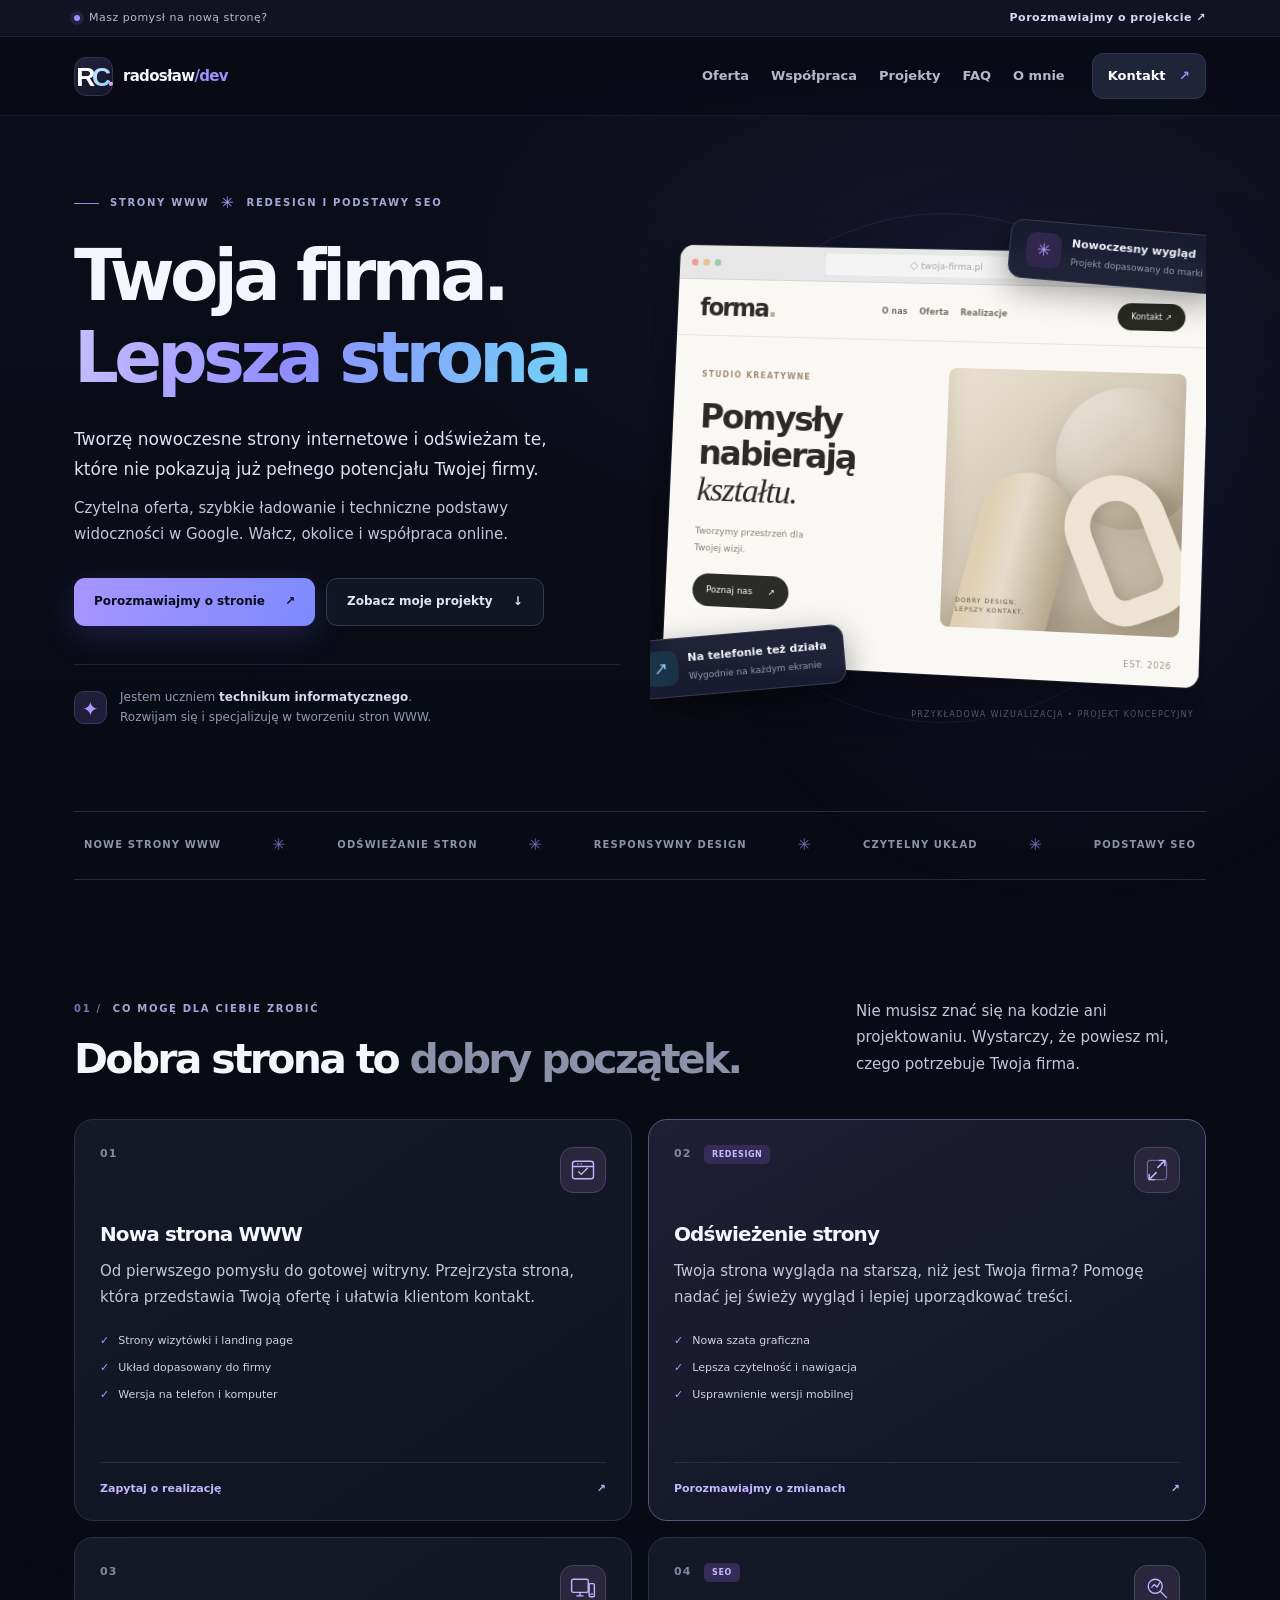
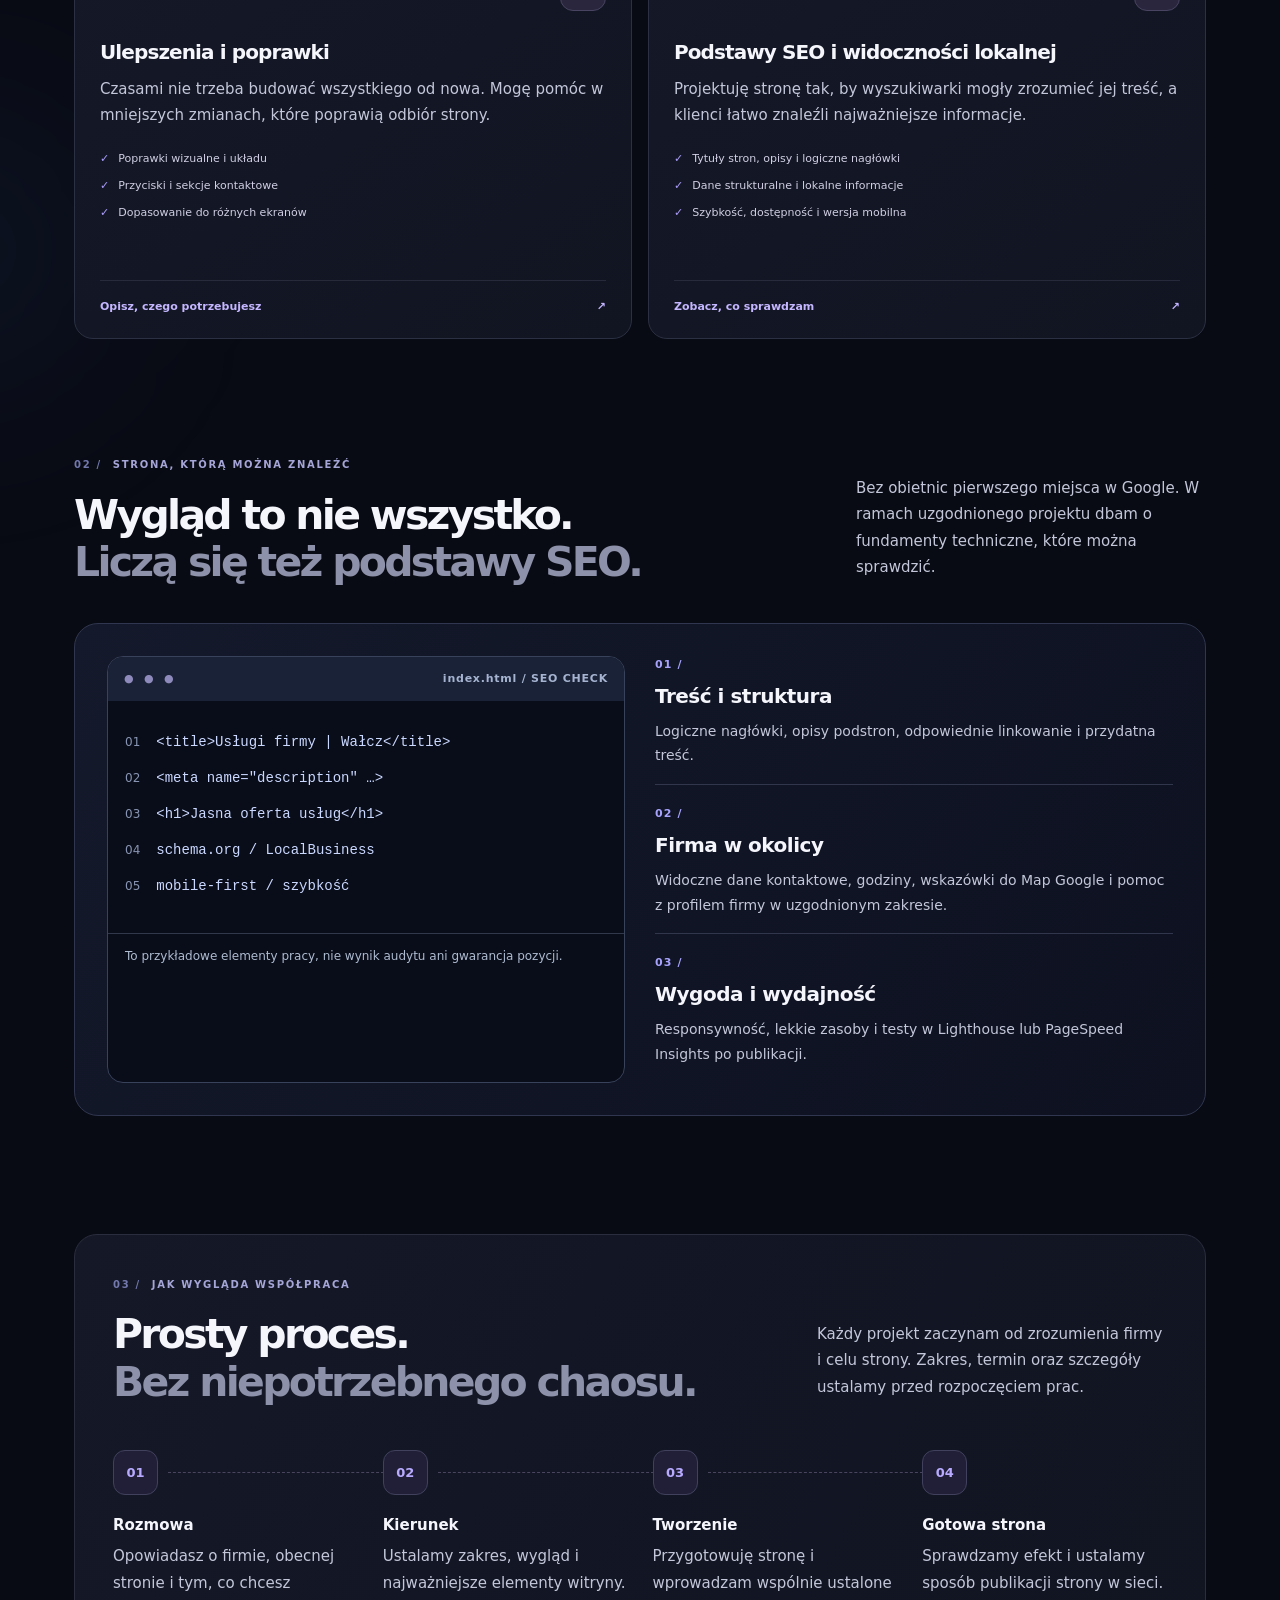
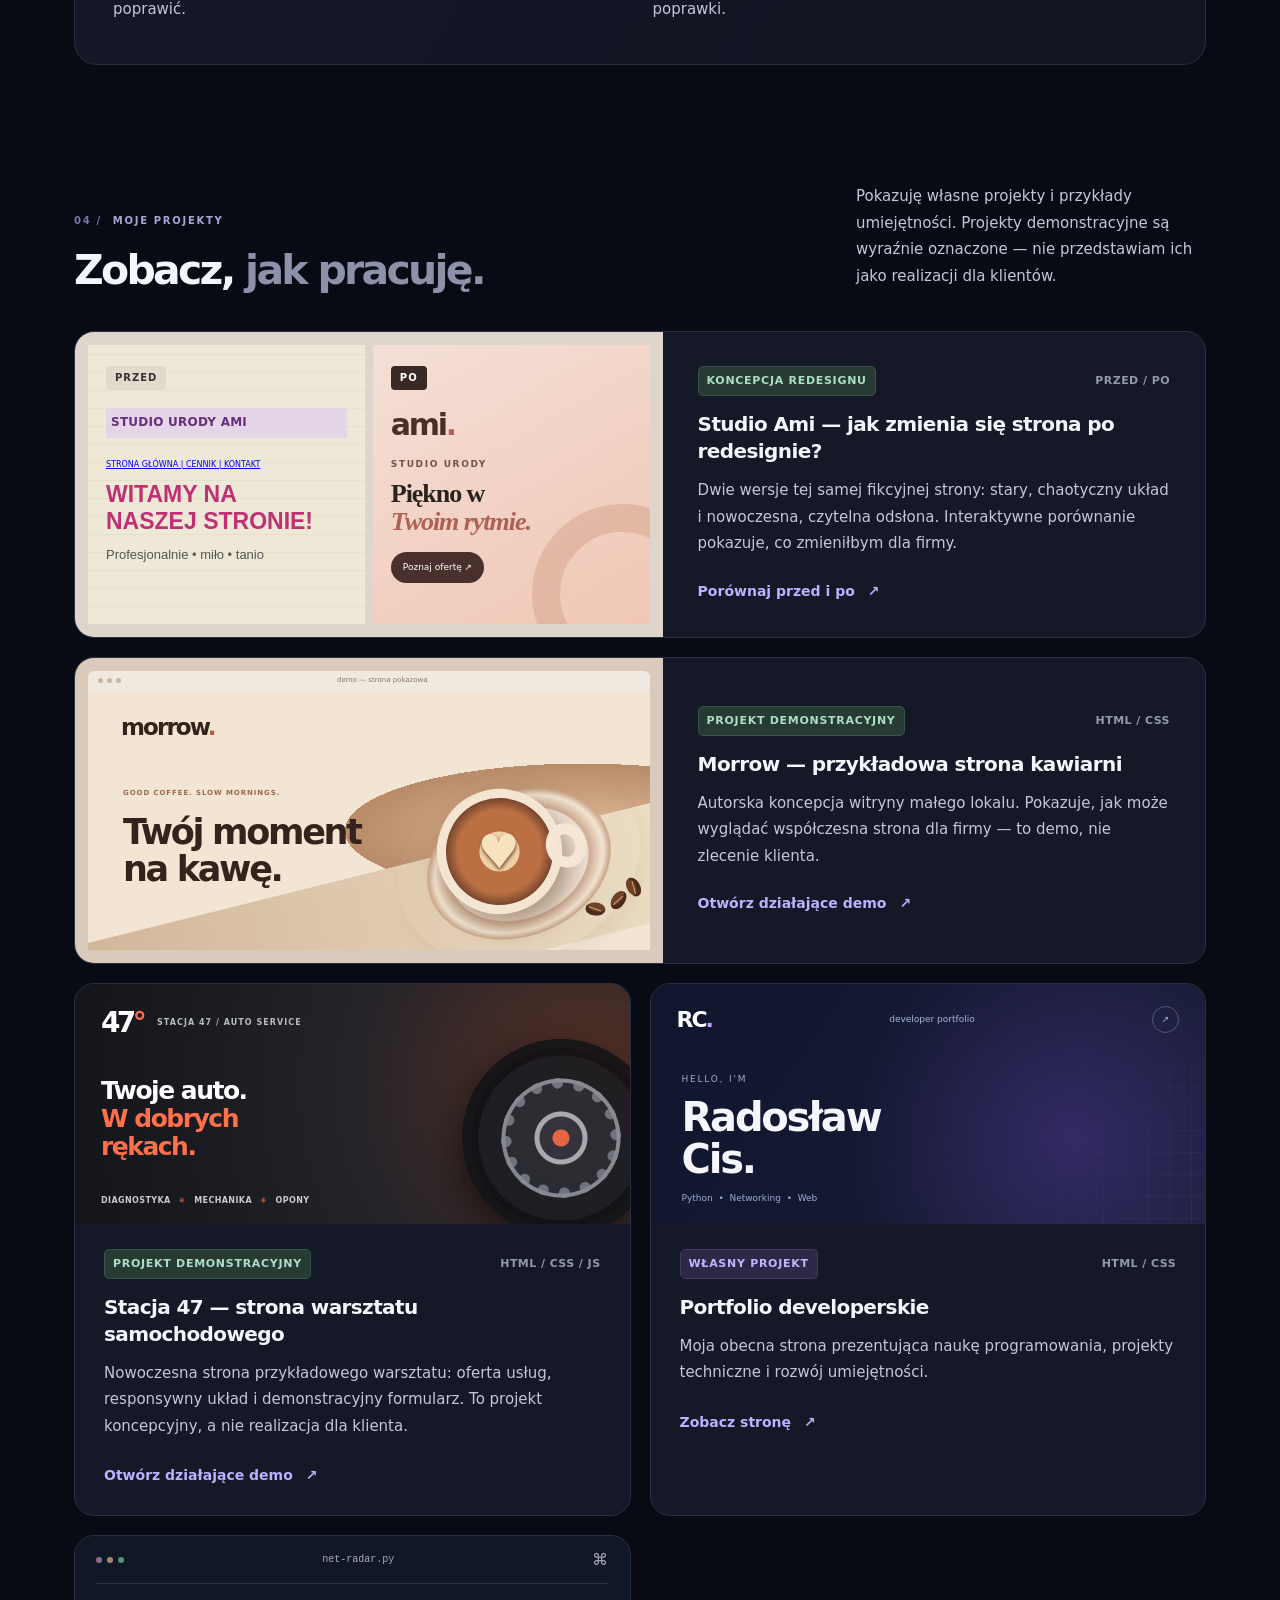
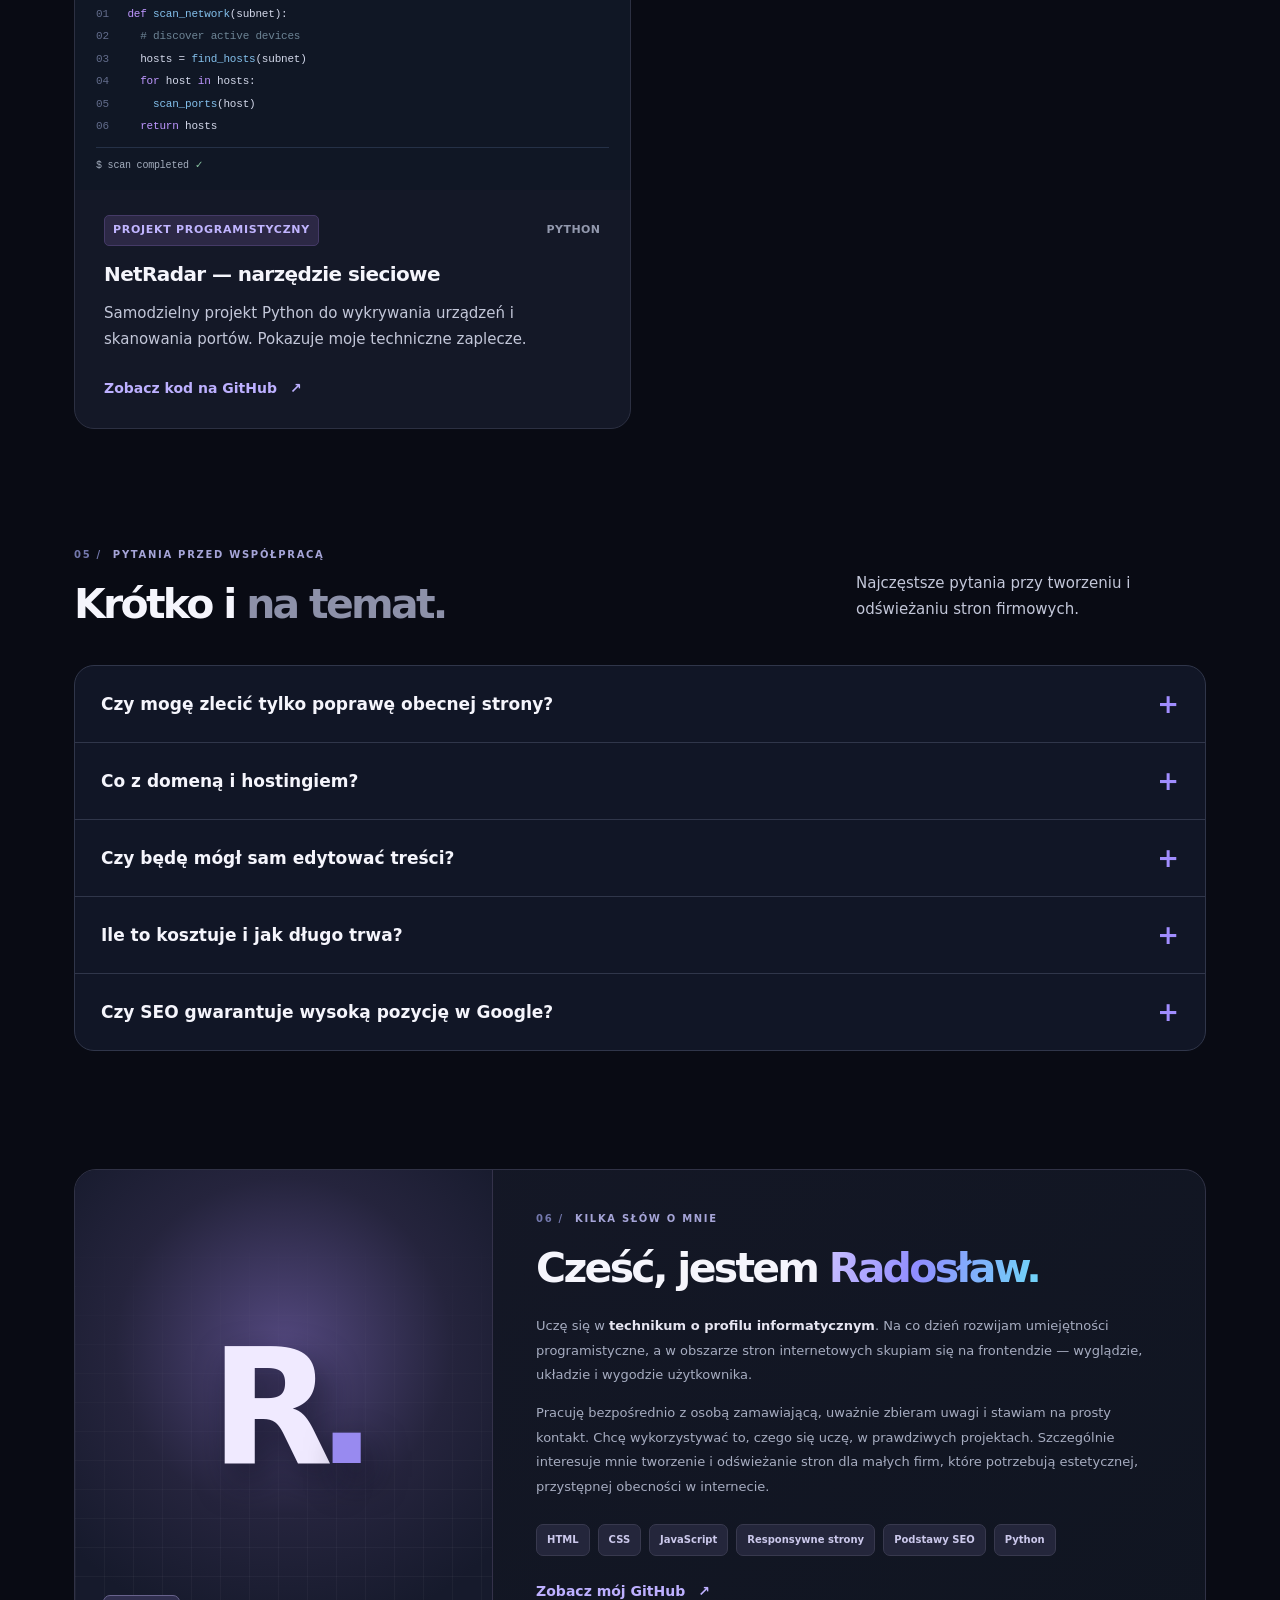
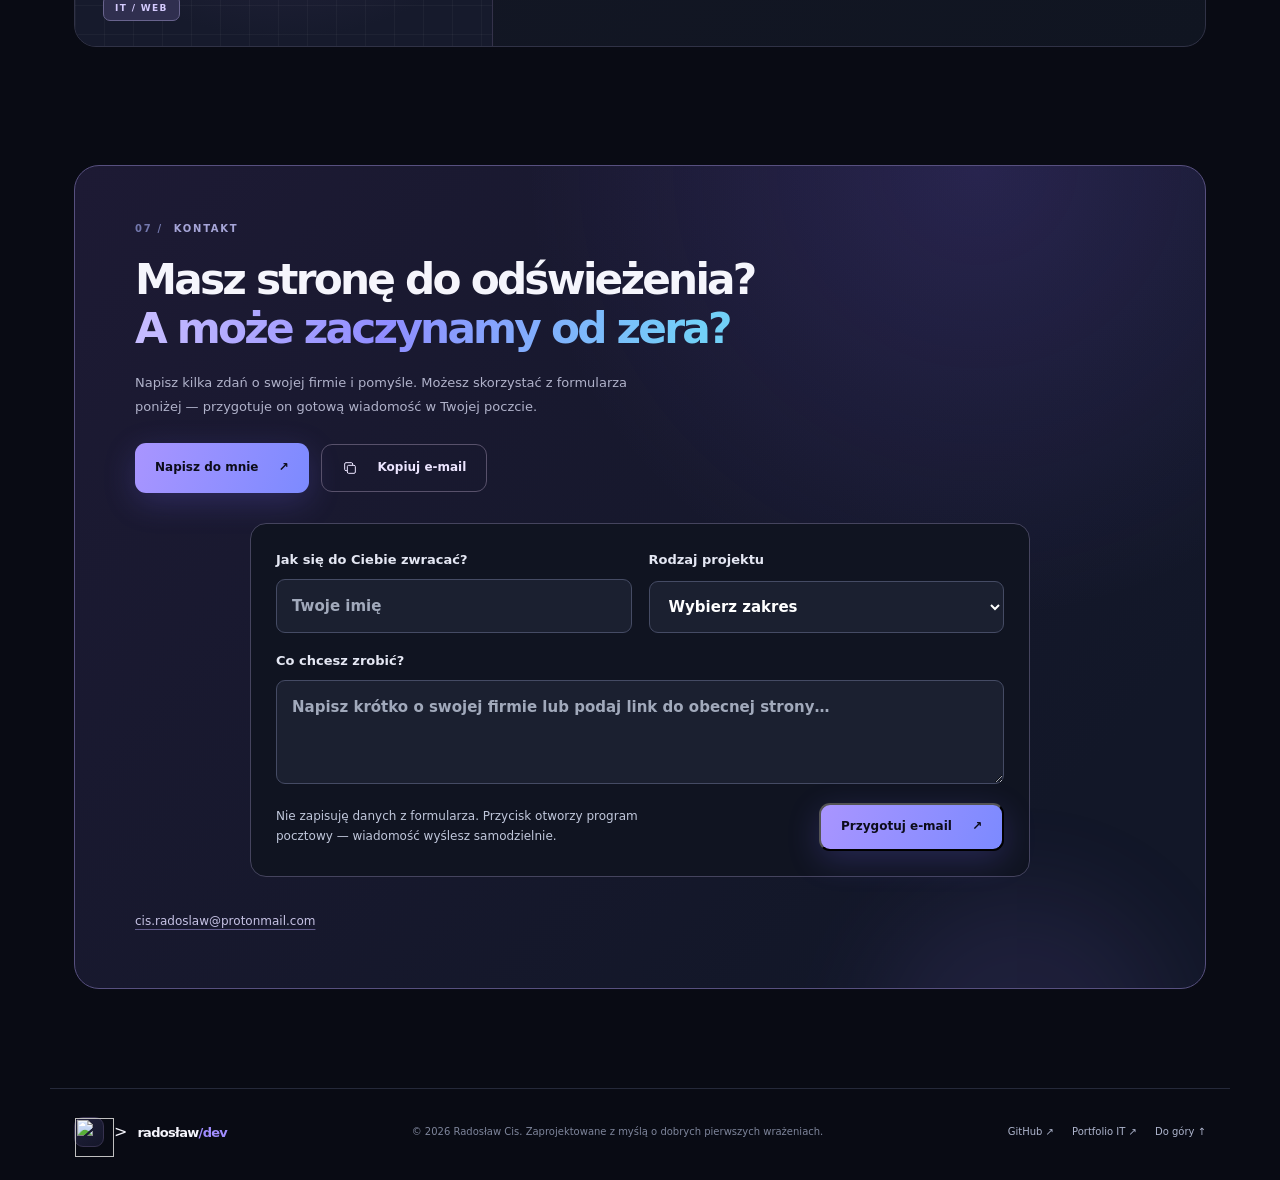
==== commit d8a351de: "Update index.html" ====
--- a/index.html
+++ b/index.html
@@ -5,17 +5,17 @@
     <meta name="viewport" content="width=device-width, initial-scale=1" />
     <meta name="theme-color" content="#090b14" />
     <!-- WAZNE: przed publikacja zamien DOMENA-DO-UZUPELNIENIA.pl na prawdziwy adres witryny (takze w sitemap.xml i robots.txt). -->
-    <link rel="canonical" href="https://DOMENA-DO-UZUPELNIENIA.pl/" />
+    <link rel="canonical" href="https://radoslaw-dev.github.io/" />
     <meta name="robots" content="index,follow,max-image-preview:large" />
-    <meta property="og:url" content="https://DOMENA-DO-UZUPELNIENIA.pl/" />
-    <meta property="og:image" content="https://DOMENA-DO-UZUPELNIENIA.pl/assets/og-image.png" />
+    <meta property="og:url" content="https://radoslaw-dev.github.io/" />
+    <meta property="og:image" content="https://radoslaw-dev.github.io//assets/og-image.png" />
     <meta property="og:image:width" content="1200" />
     <meta property="og:image:height" content="630" />
     <meta property="og:image:alt" content="Radosław Cis — tworzenie, modernizacja i podstawy SEO stron firmowych" />
     <meta name="twitter:card" content="summary_large_image" />
     <meta name="twitter:title" content="Radosław Cis — nowoczesne strony WWW i SEO dla firm" />
     <meta name="twitter:description" content="Strony WWW, redesign i podstawy SEO. Wałcz i współpraca zdalna." />
-    <meta name="twitter:image" content="https://DOMENA-DO-UZUPELNIENIA.pl/assets/og-image.png" />
+    <meta name="twitter:image" content="https://radoslaw-dev.github.io/og-image.png" />
     <script type="application/ld+json">{
       "@context":"https://schema.org",
       "@type":"Person",
@@ -39,7 +39,7 @@
       content="Nowoczesna strona internetowa dla Twojej firmy? Porozmawiajmy o nowej stronie albo odświeżeniu obecnej."
     />
     <meta property="og:locale" content="pl_PL" />
-    <link rel="icon" type="image/svg+xml" href="assets/favicon.svg" />
+    <link rel="icon" type="image/svg+xml" href="favicon.svg" />
     <link rel="stylesheet" href="styles.css" />
     <script src="script.js" defer></script>
     <title>Strony internetowe i SEO dla firm | Wałcz — Radosław Cis</title>
@@ -64,7 +64,7 @@
         <a class="brand" href="#top" aria-label="Radosław Cis — początek strony"
           ><span class="brand-symbol"
             ><img
-              src="assets/favicon.svg"
+              src="favicon.svg"
               alt=""
               width="39"
               height="39" /><span></span></span
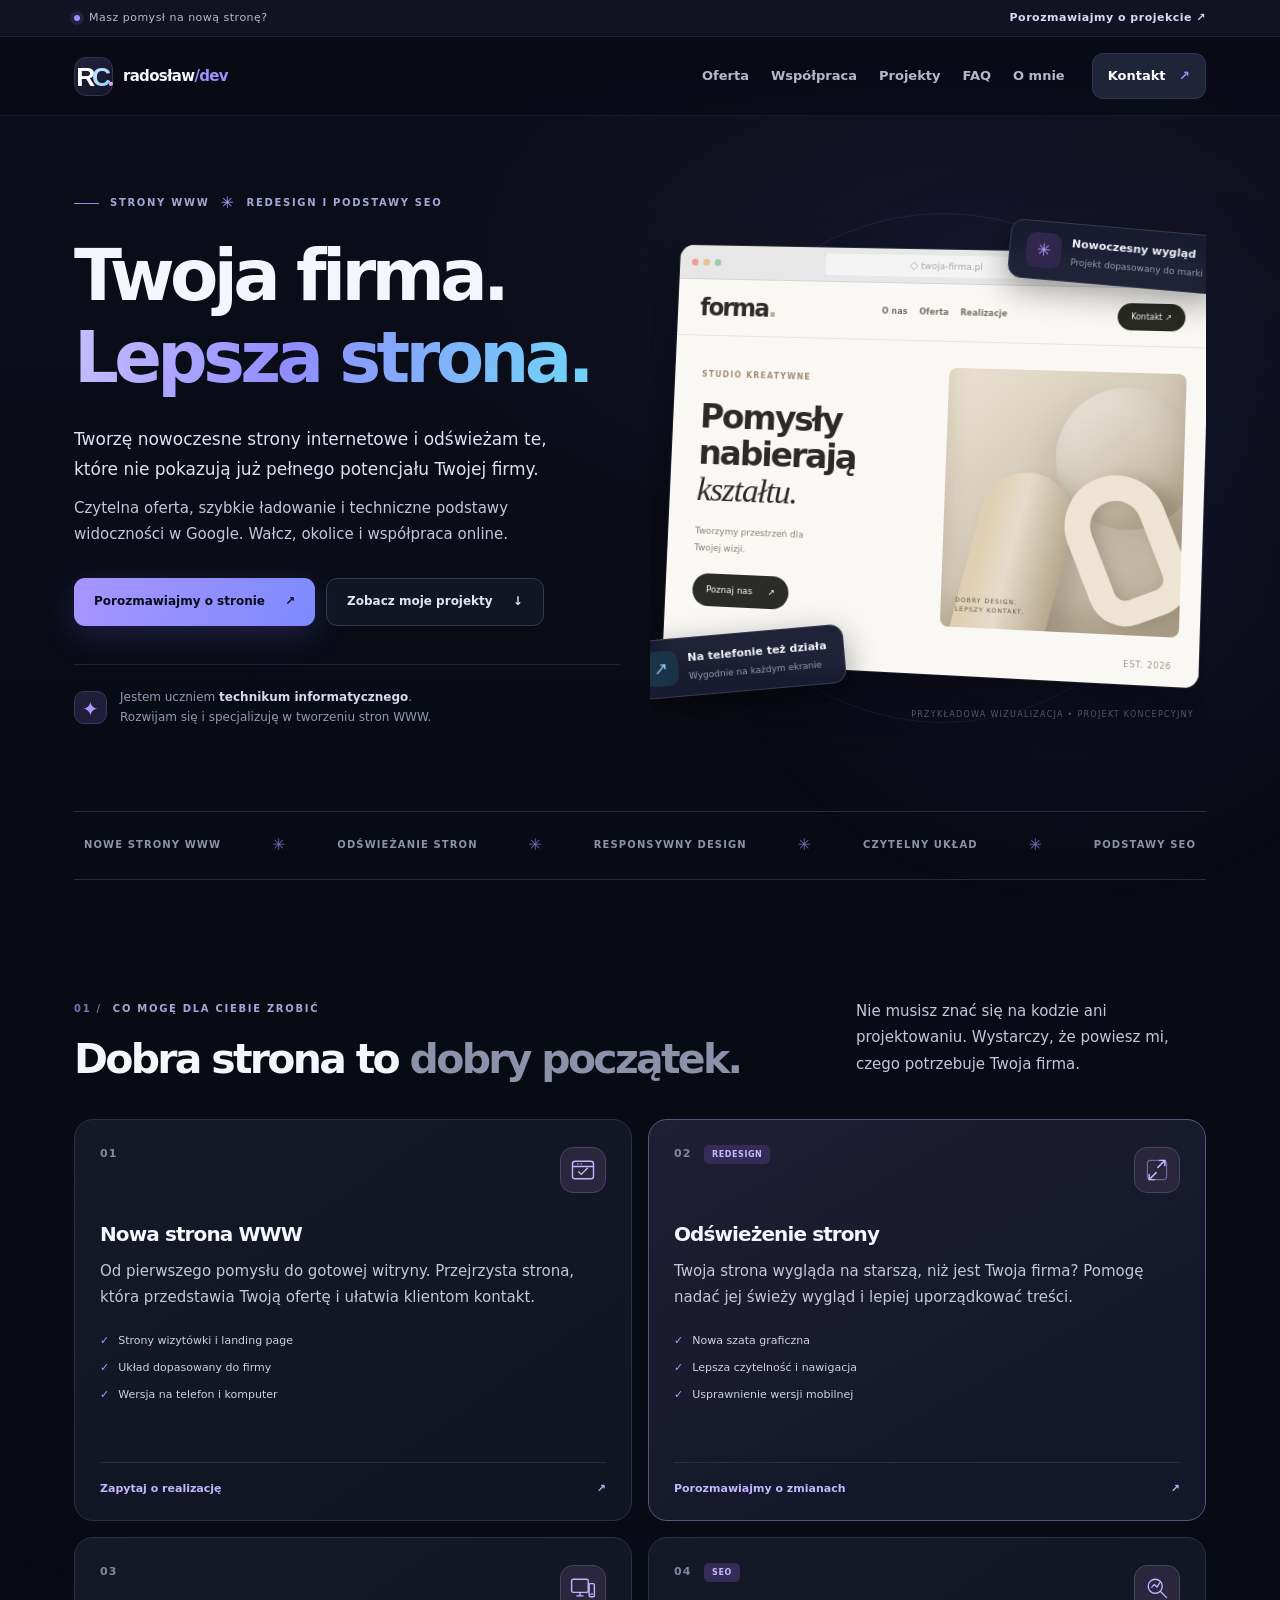
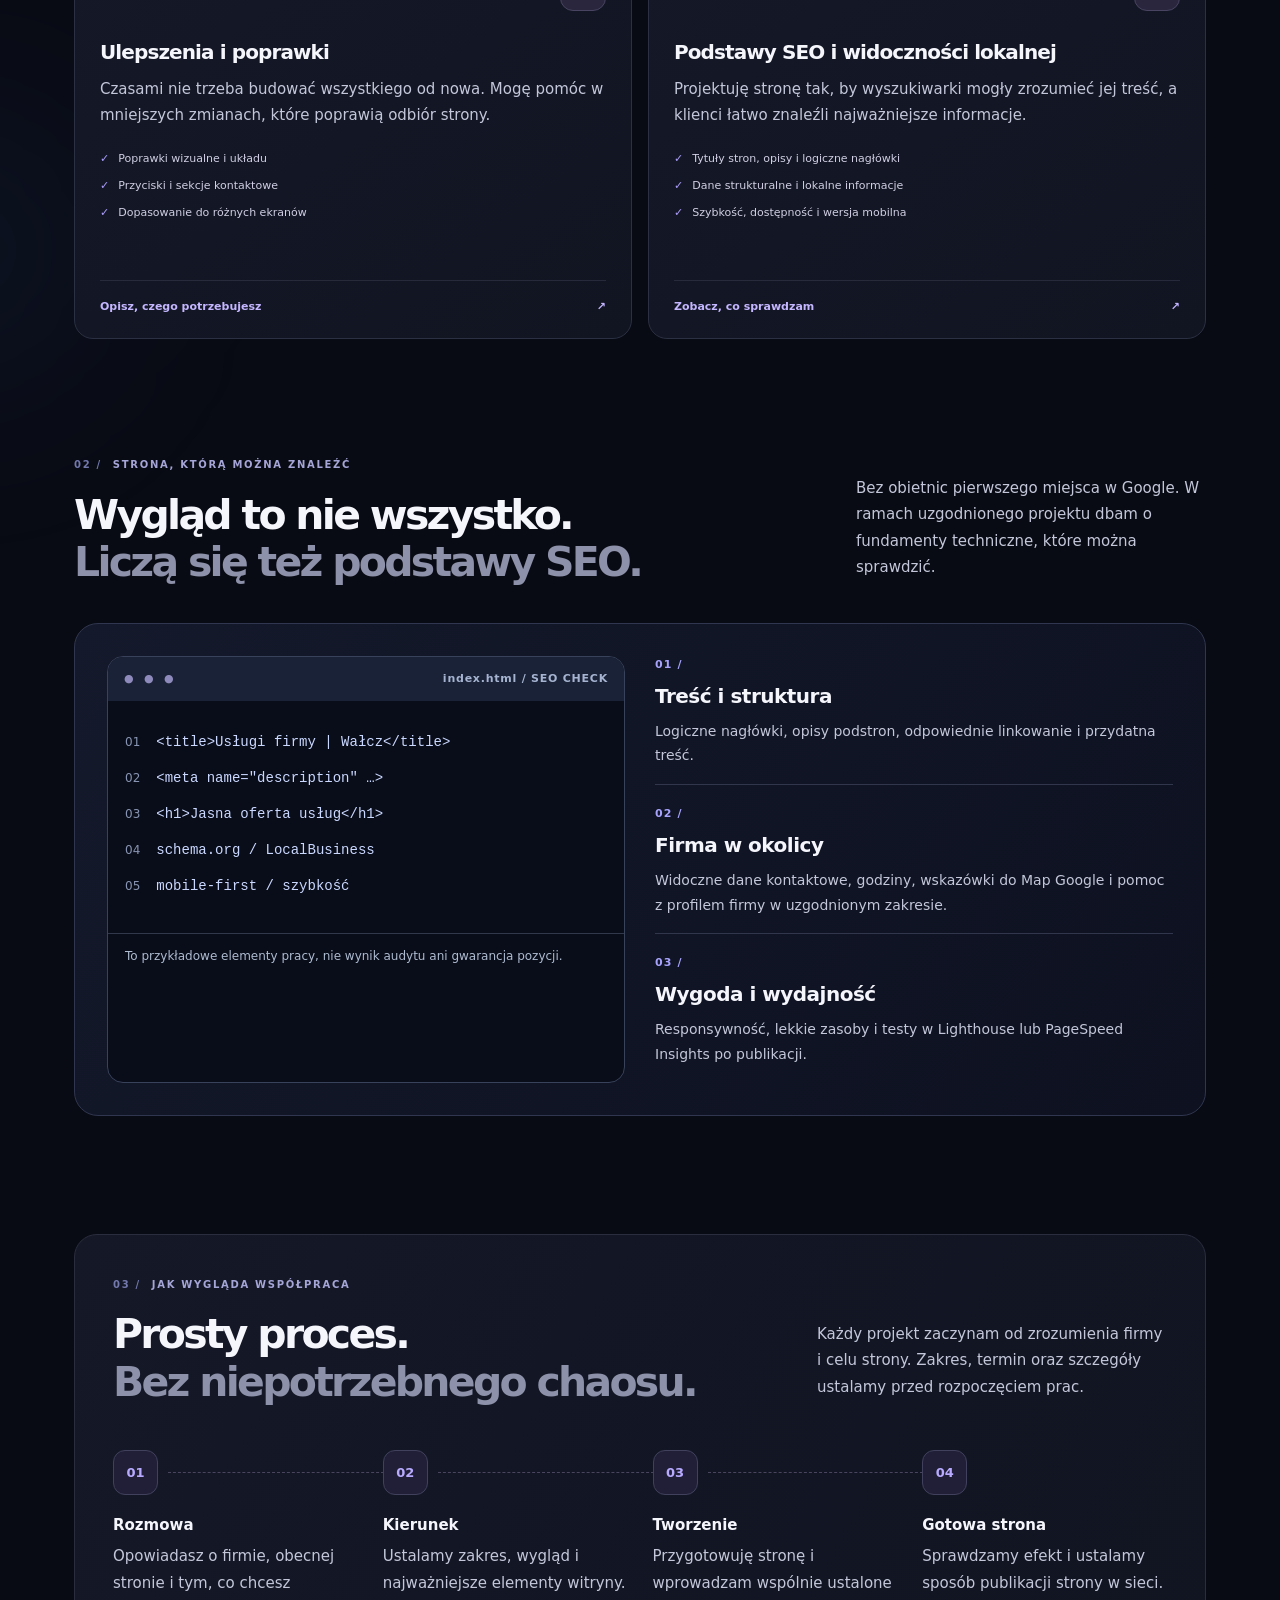
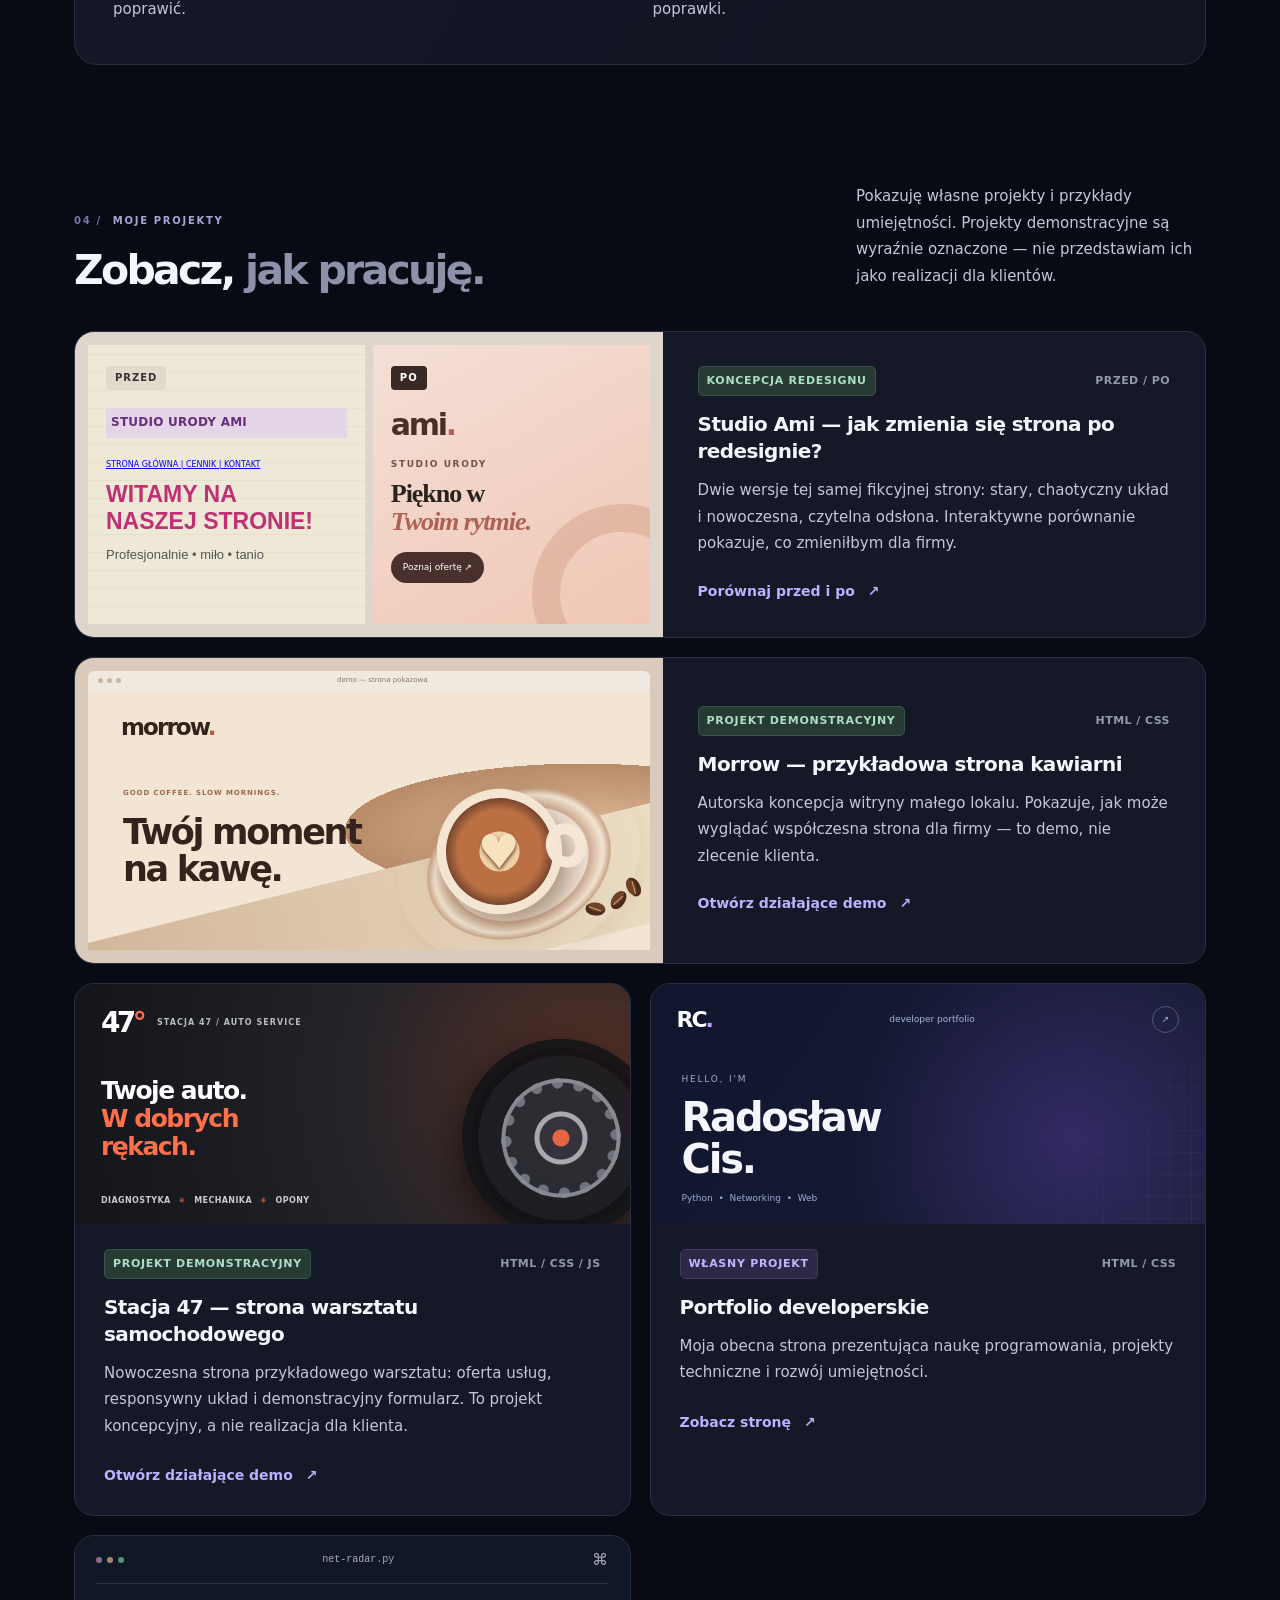
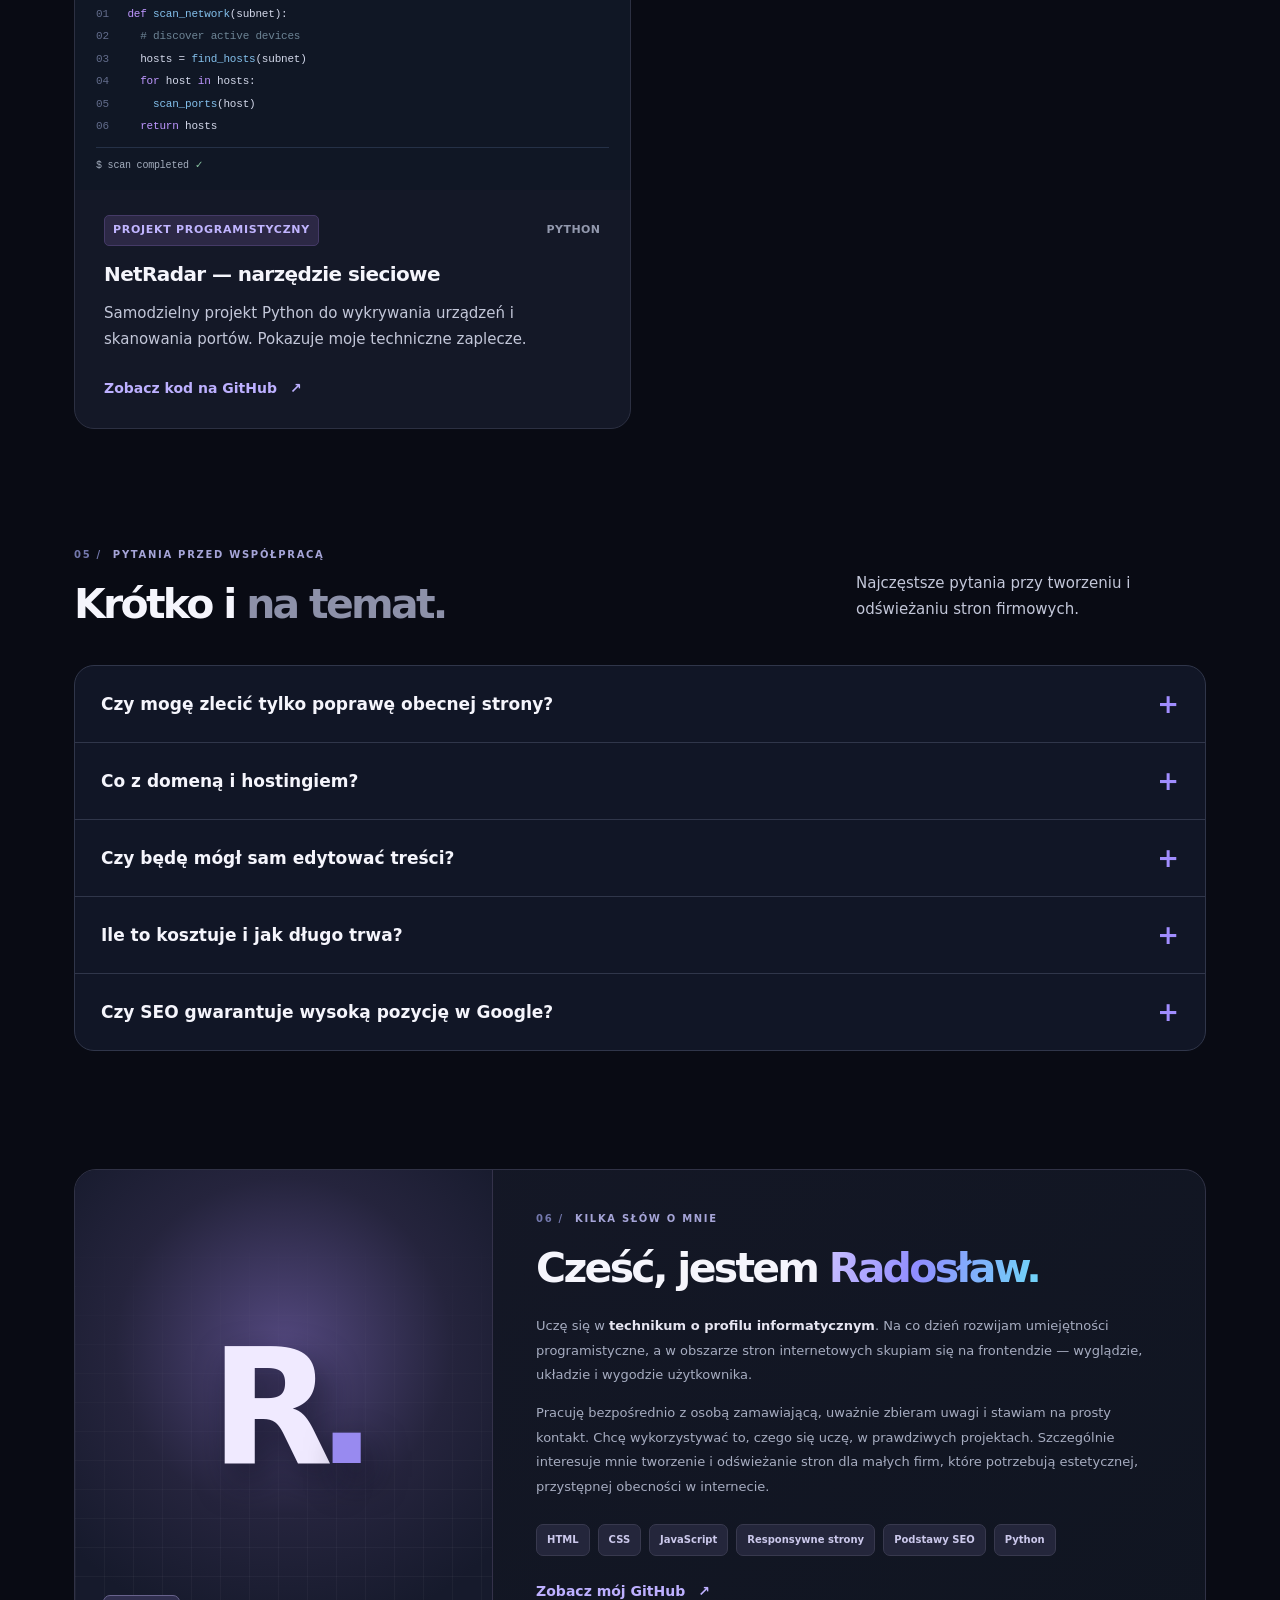
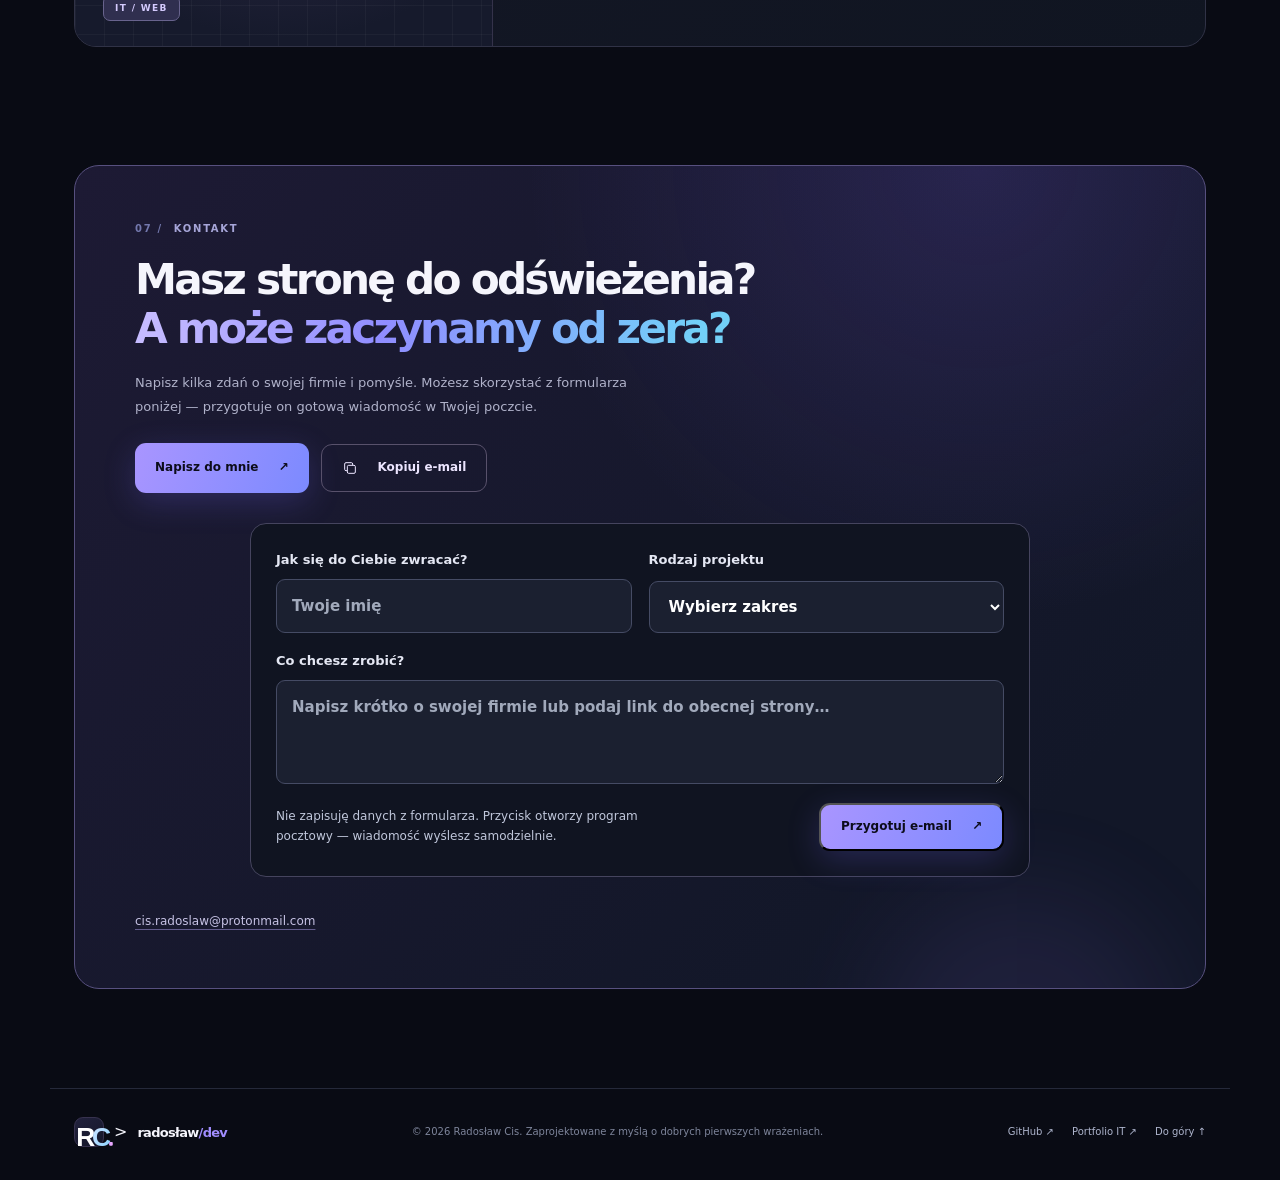
==== commit f516ac3e: "Update index.html" ====
--- a/index.html
+++ b/index.html
@@ -4,7 +4,7 @@
     <meta charset="utf-8" />
     <meta name="viewport" content="width=device-width, initial-scale=1" />
     <meta name="theme-color" content="#090b14" />
-    <!-- WAZNE: przed publikacja zamien DOMENA-DO-UZUPELNIENIA.pl na prawdziwy adres witryny (takze w sitemap.xml i robots.txt). -->
+
     <link rel="canonical" href="https://radoslaw-dev.github.io/" />
     <meta name="robots" content="index,follow,max-image-preview:large" />
     <meta property="og:url" content="https://radoslaw-dev.github.io/" />
@@ -65,7 +65,7 @@
           ><span class="brand-symbol"
             ><img
               src="favicon.svg"
-              alt=""
+              alt="Logo wykonawcy Radosława Cisa"
               width="39"
               height="39" /><span></span></span
           ><span class="brand-name"
@@ -601,7 +601,7 @@
               </p>
               <a
                 class="project-link"
-                href="https://radoslaw-dev.github.io/"
+                href="https://radoslaw-dev.github.io/dev/"
                 target="_blank"
                 rel="noopener noreferrer"
                 >Zobacz stronę <span aria-hidden="true">↗</span></a
@@ -789,7 +789,7 @@
     </main>
     <footer class="footer container">
       <a class="brand" href="#top"
-        ><span class="brand-symbol"><img src="assets/favicon.svg" width="39" height="39" alt="" /></span>
+        ><span class="brand-symbol"><img src="favicon.svg" width="39" height="39" alt="Logo wykonawcy Radosława Cisa" /></span>
         ><span class="brand-name"
           >radosław<span class="brand-muted">/dev</span></span
         ></a
@@ -804,7 +804,7 @@
           rel="noopener noreferrer"
           >GitHub ↗</a
         ><a
-          href="https://radoslaw-dev.github.io/"
+          href="https://radoslaw-dev.github.io/dev/"
           target="_blank"
           rel="noopener noreferrer"
           >Portfolio IT ↗</a
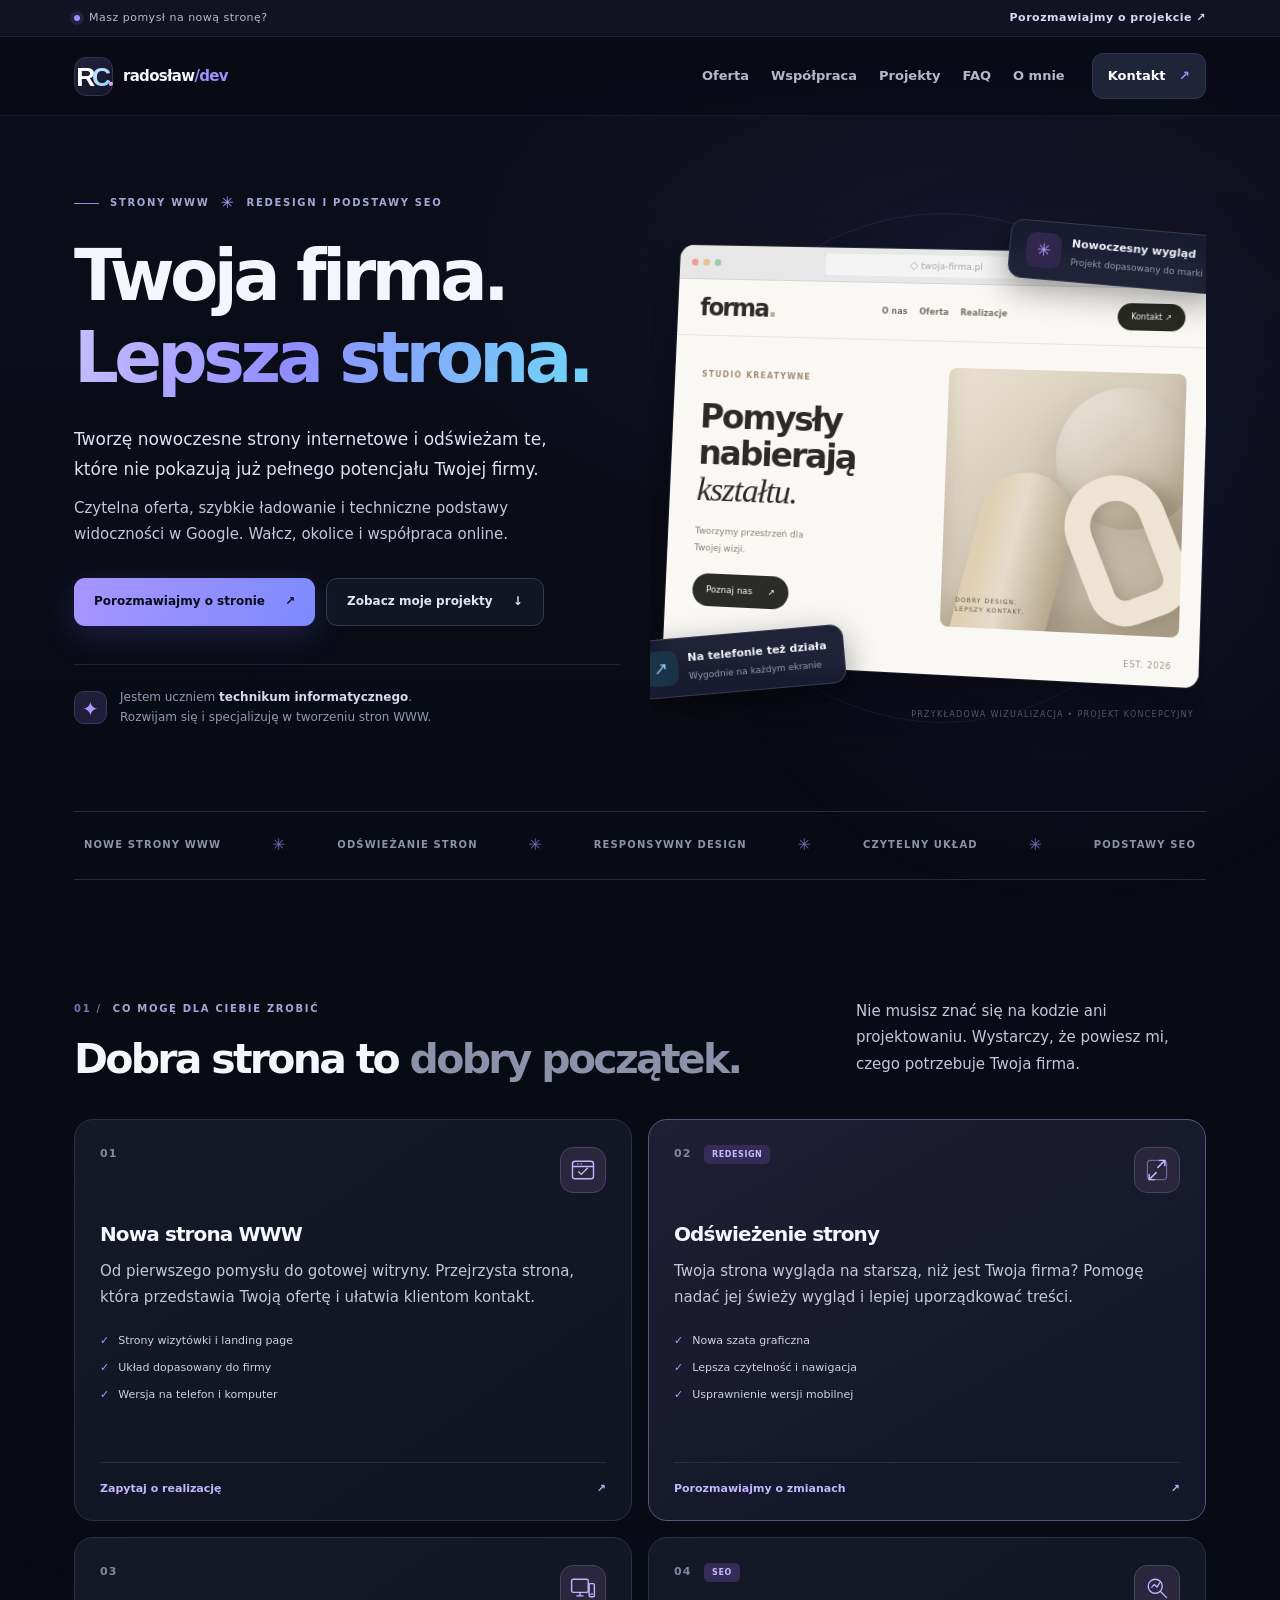
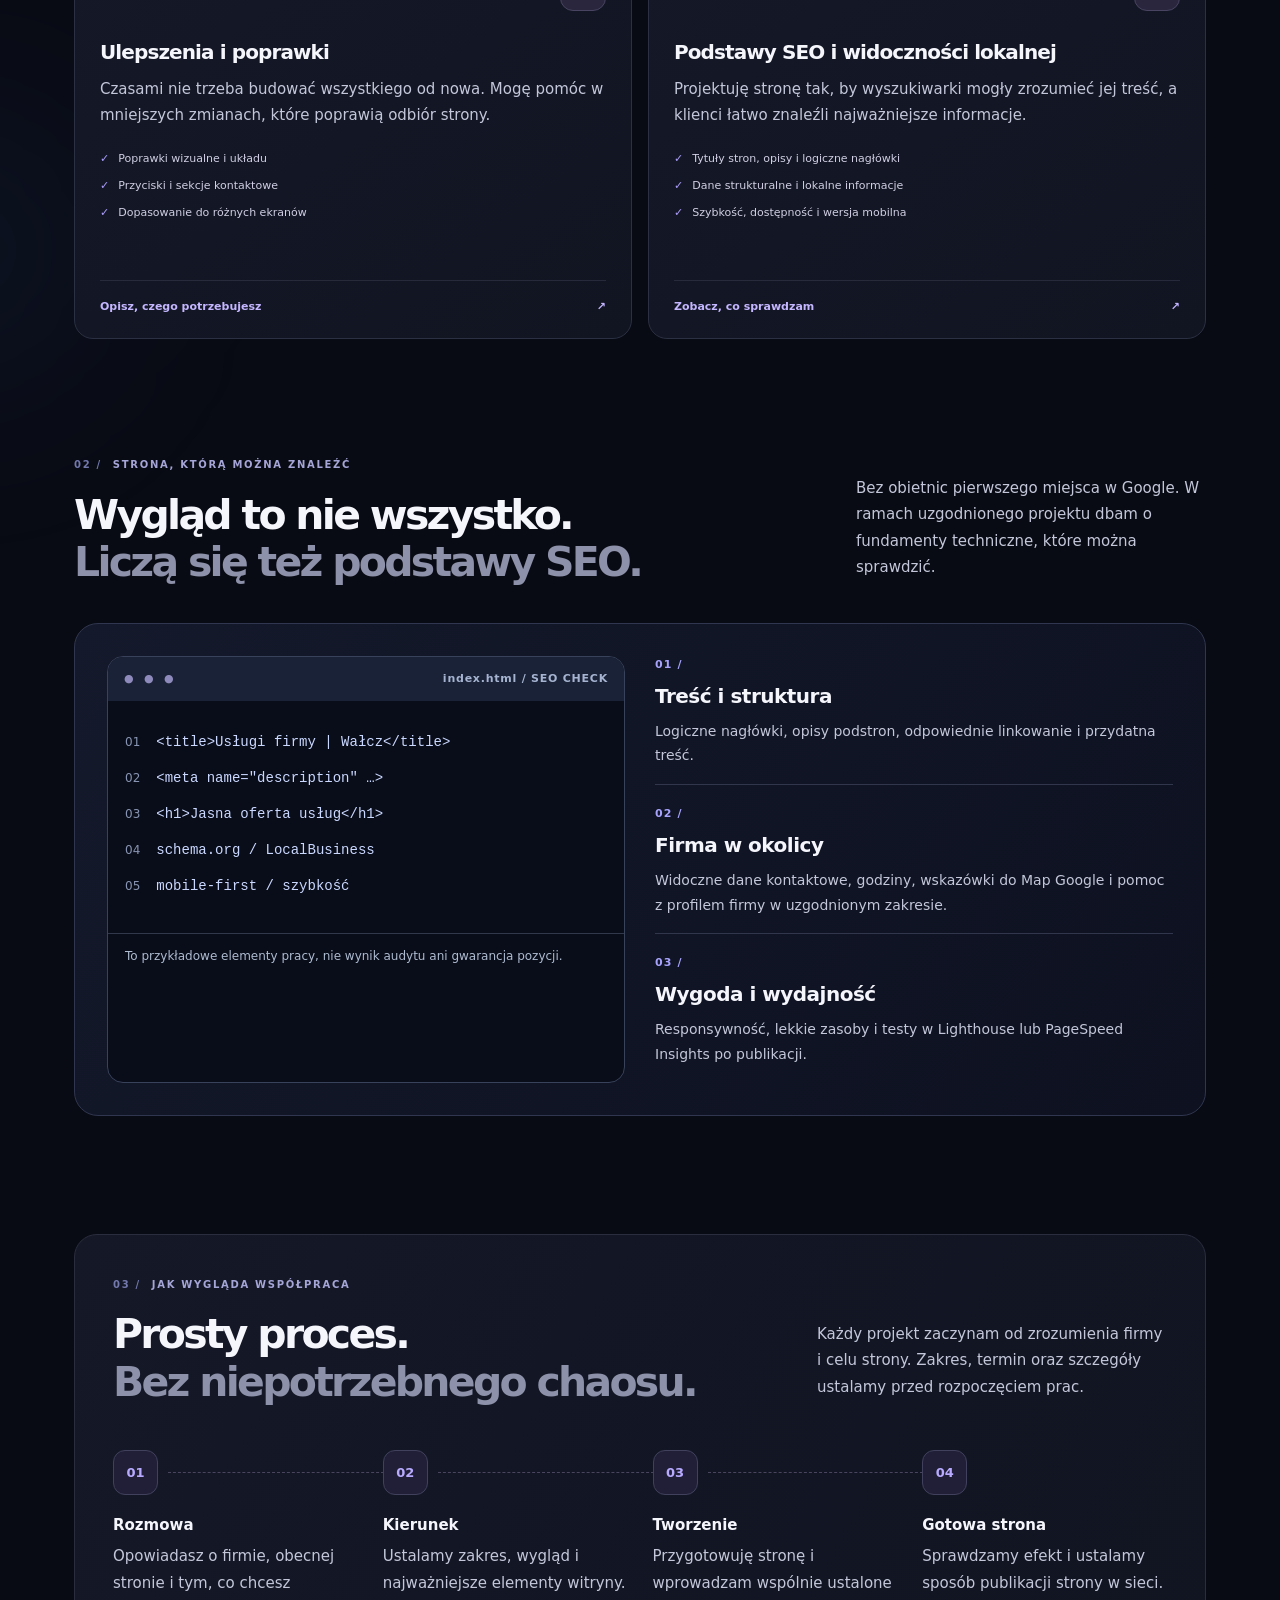
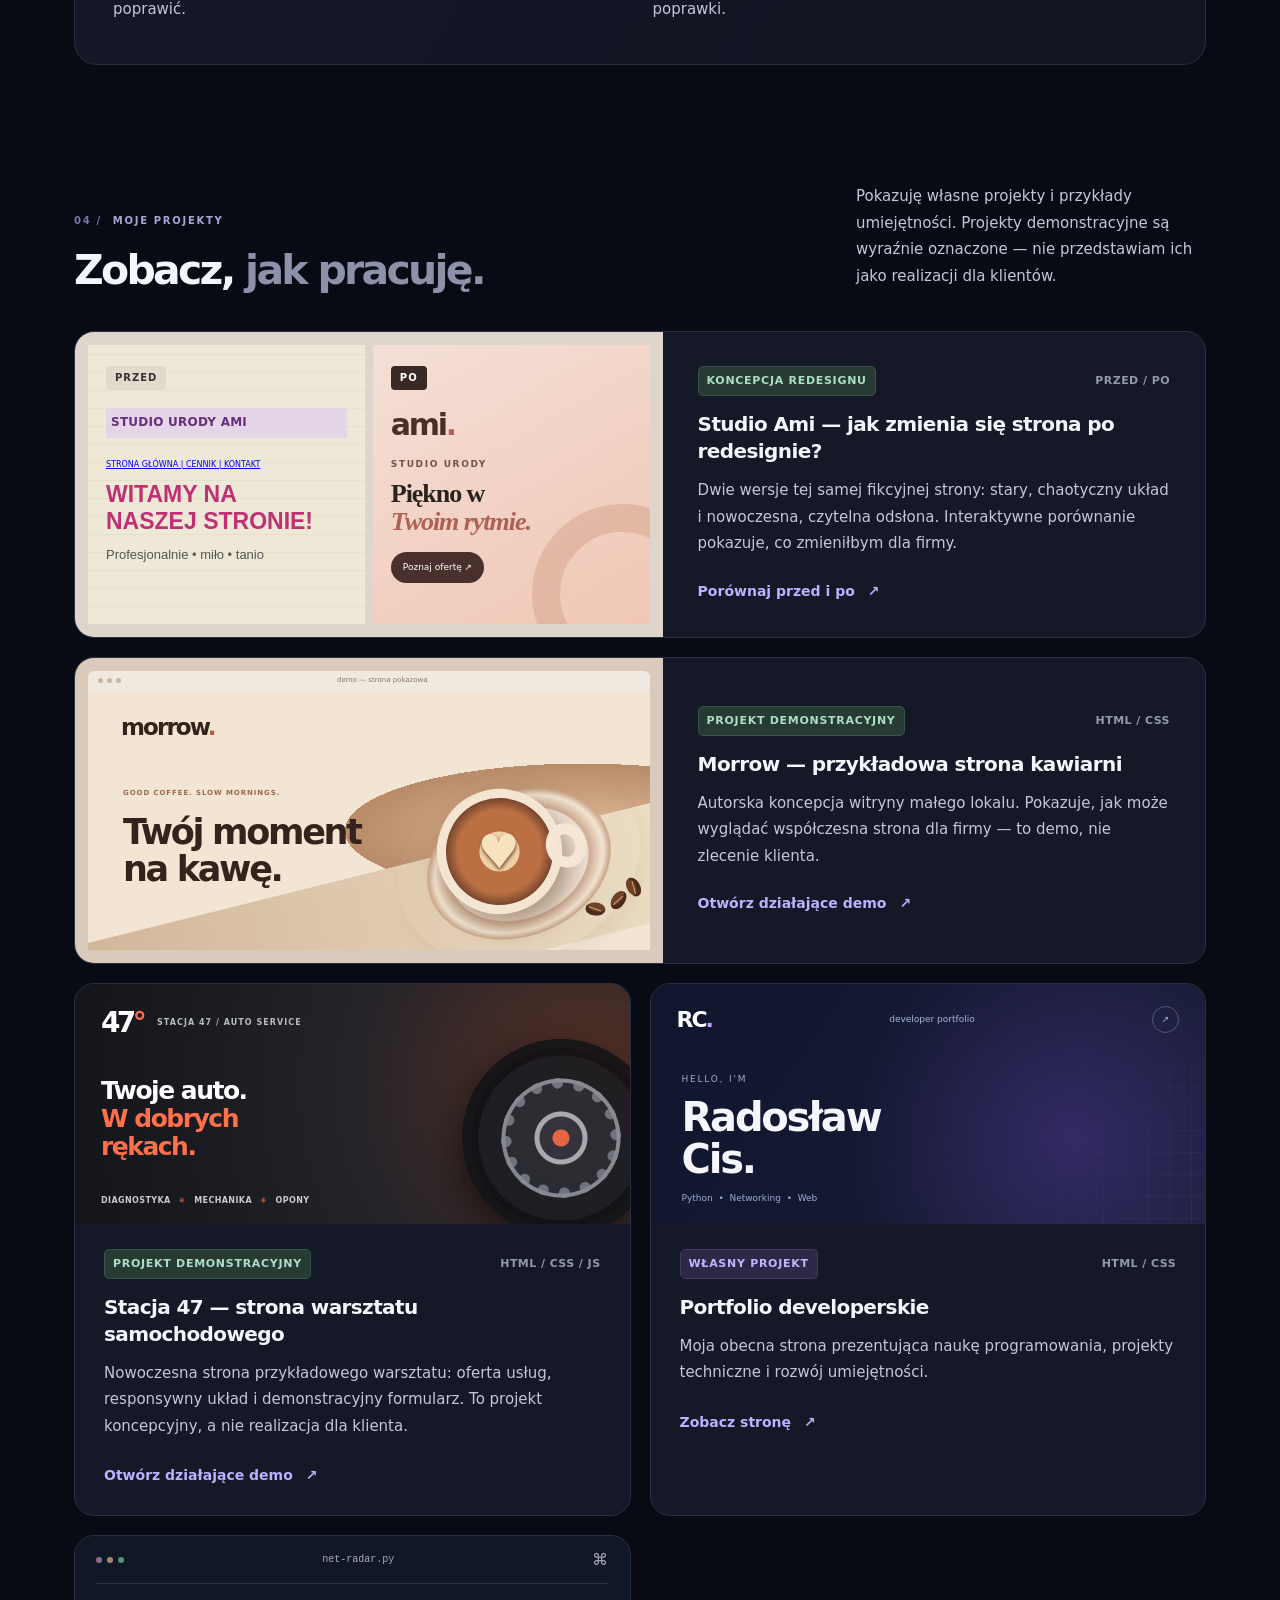
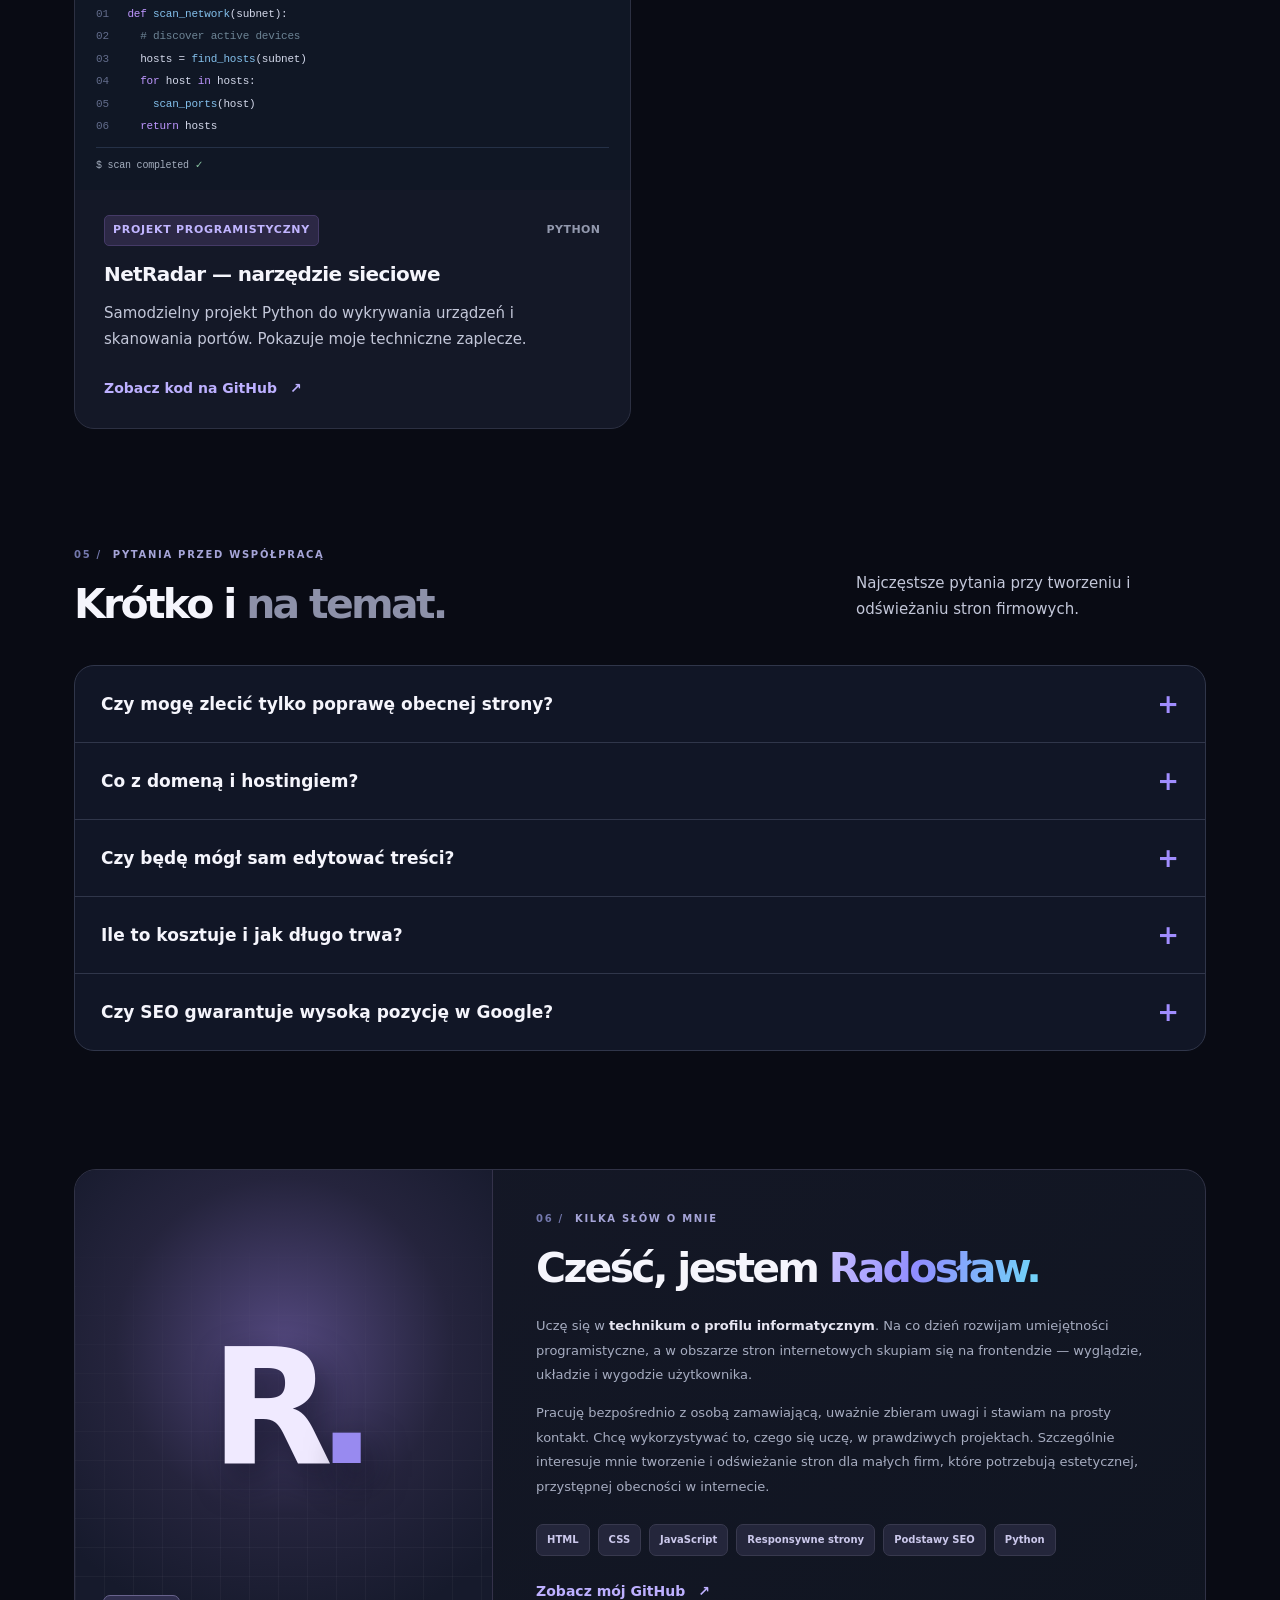
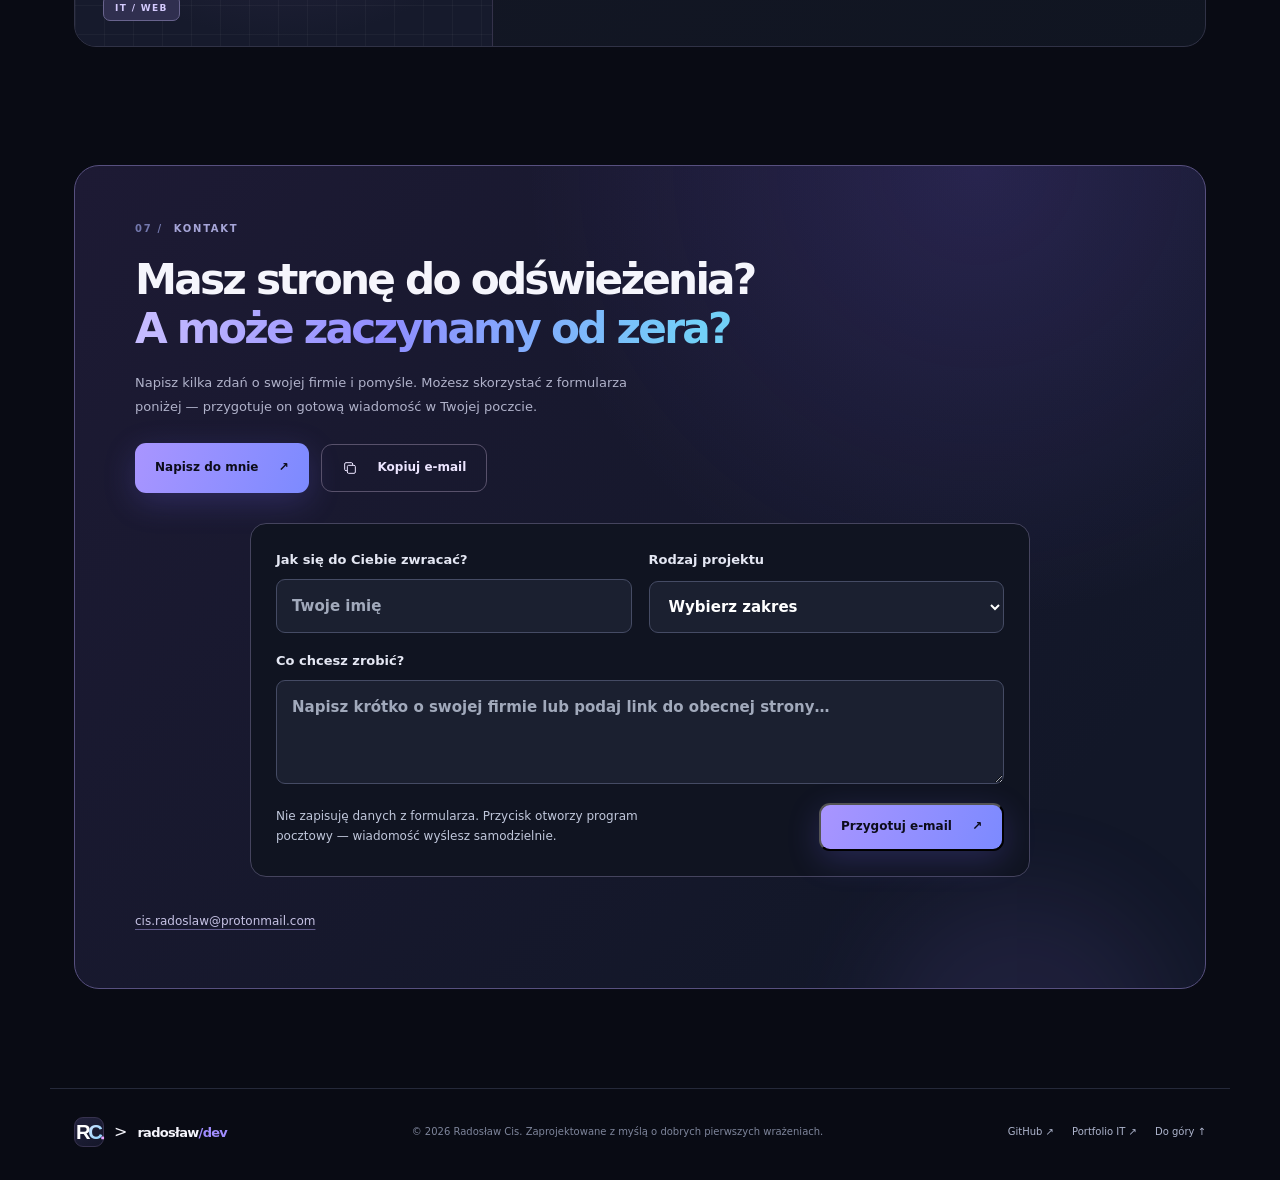
==== commit 25a20d3a: "Update index.html" ====
--- a/index.html
+++ b/index.html
@@ -789,7 +789,7 @@
     </main>
     <footer class="footer container">
       <a class="brand" href="#top"
-        ><span class="brand-symbol"><img src="favicon.svg" width="39" height="39" alt="Logo wykonawcy Radosława Cisa" /></span>
+        ><span class="brand-symbol"><img src="favicon.svg" width="30" height="30" alt="Logo wykonawcy Radosława Cisa" /></span>
         ><span class="brand-name"
           >radosław<span class="brand-muted">/dev</span></span
         ></a
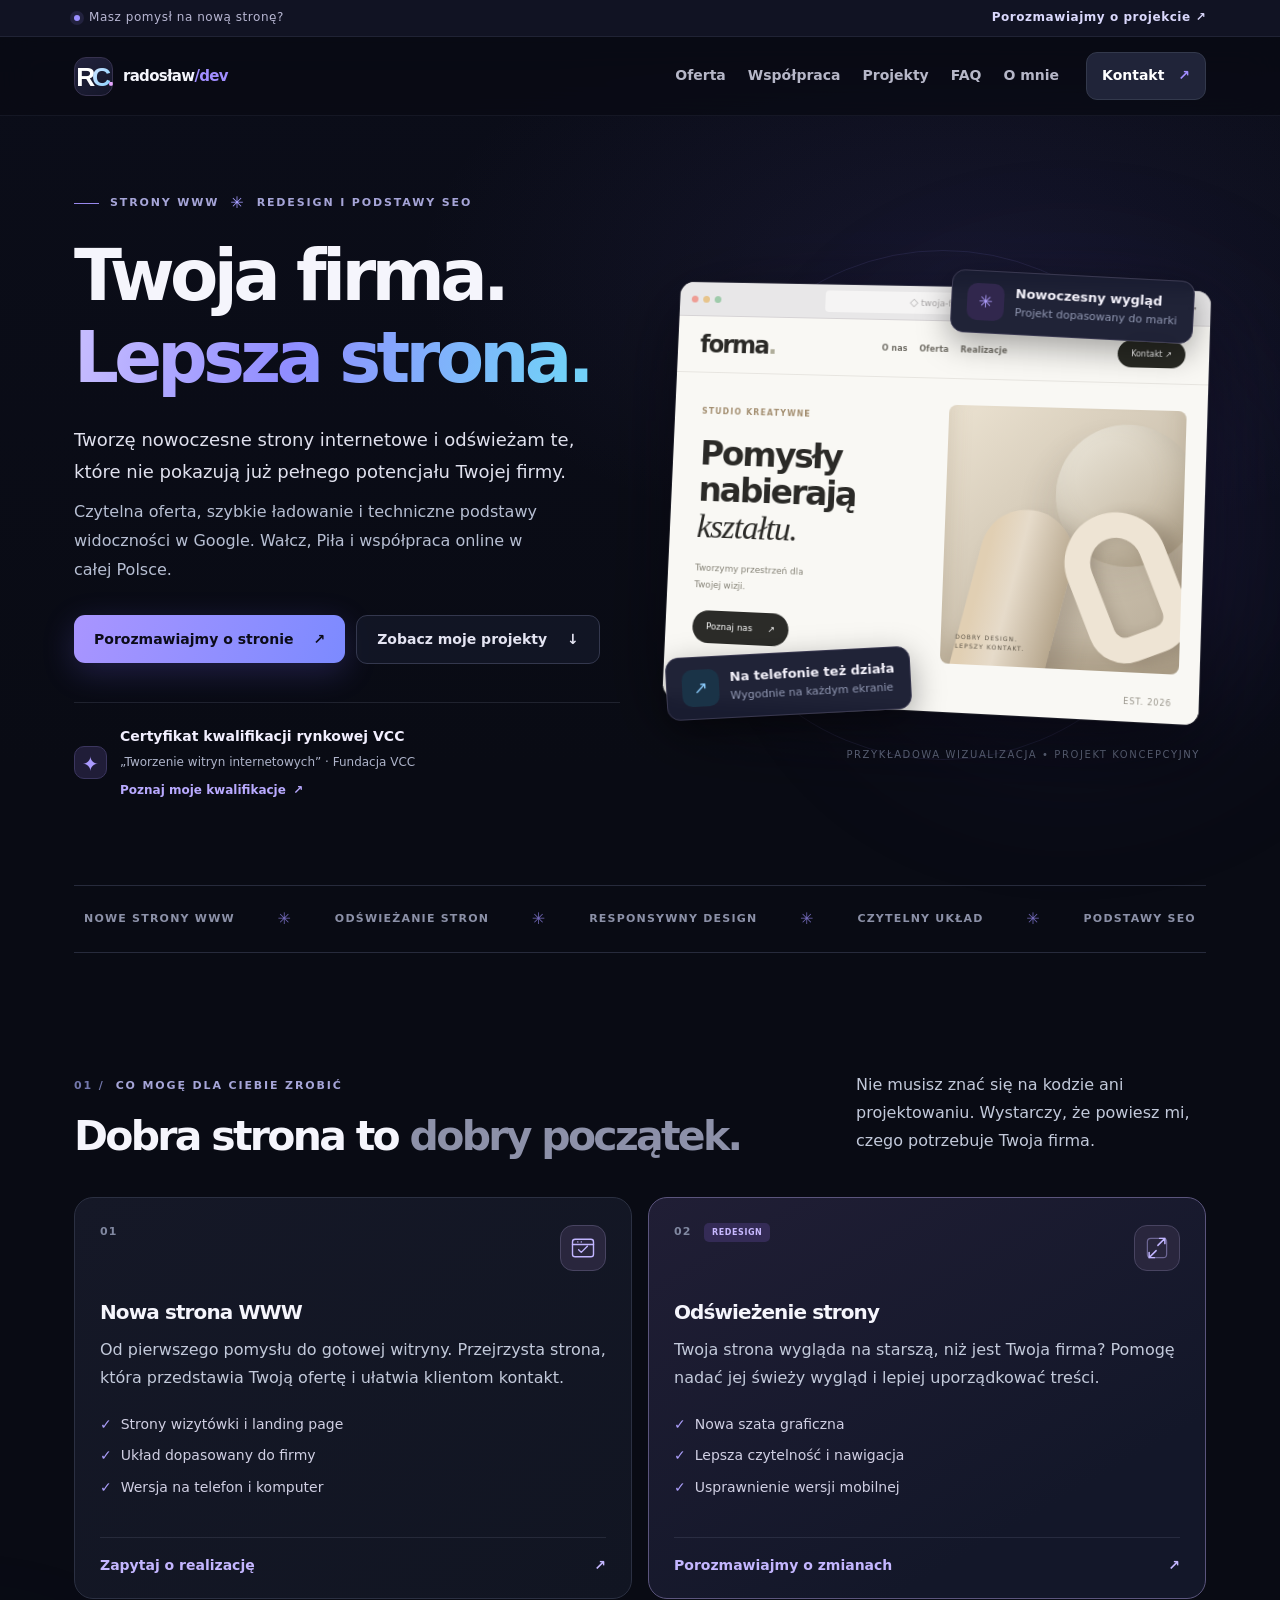
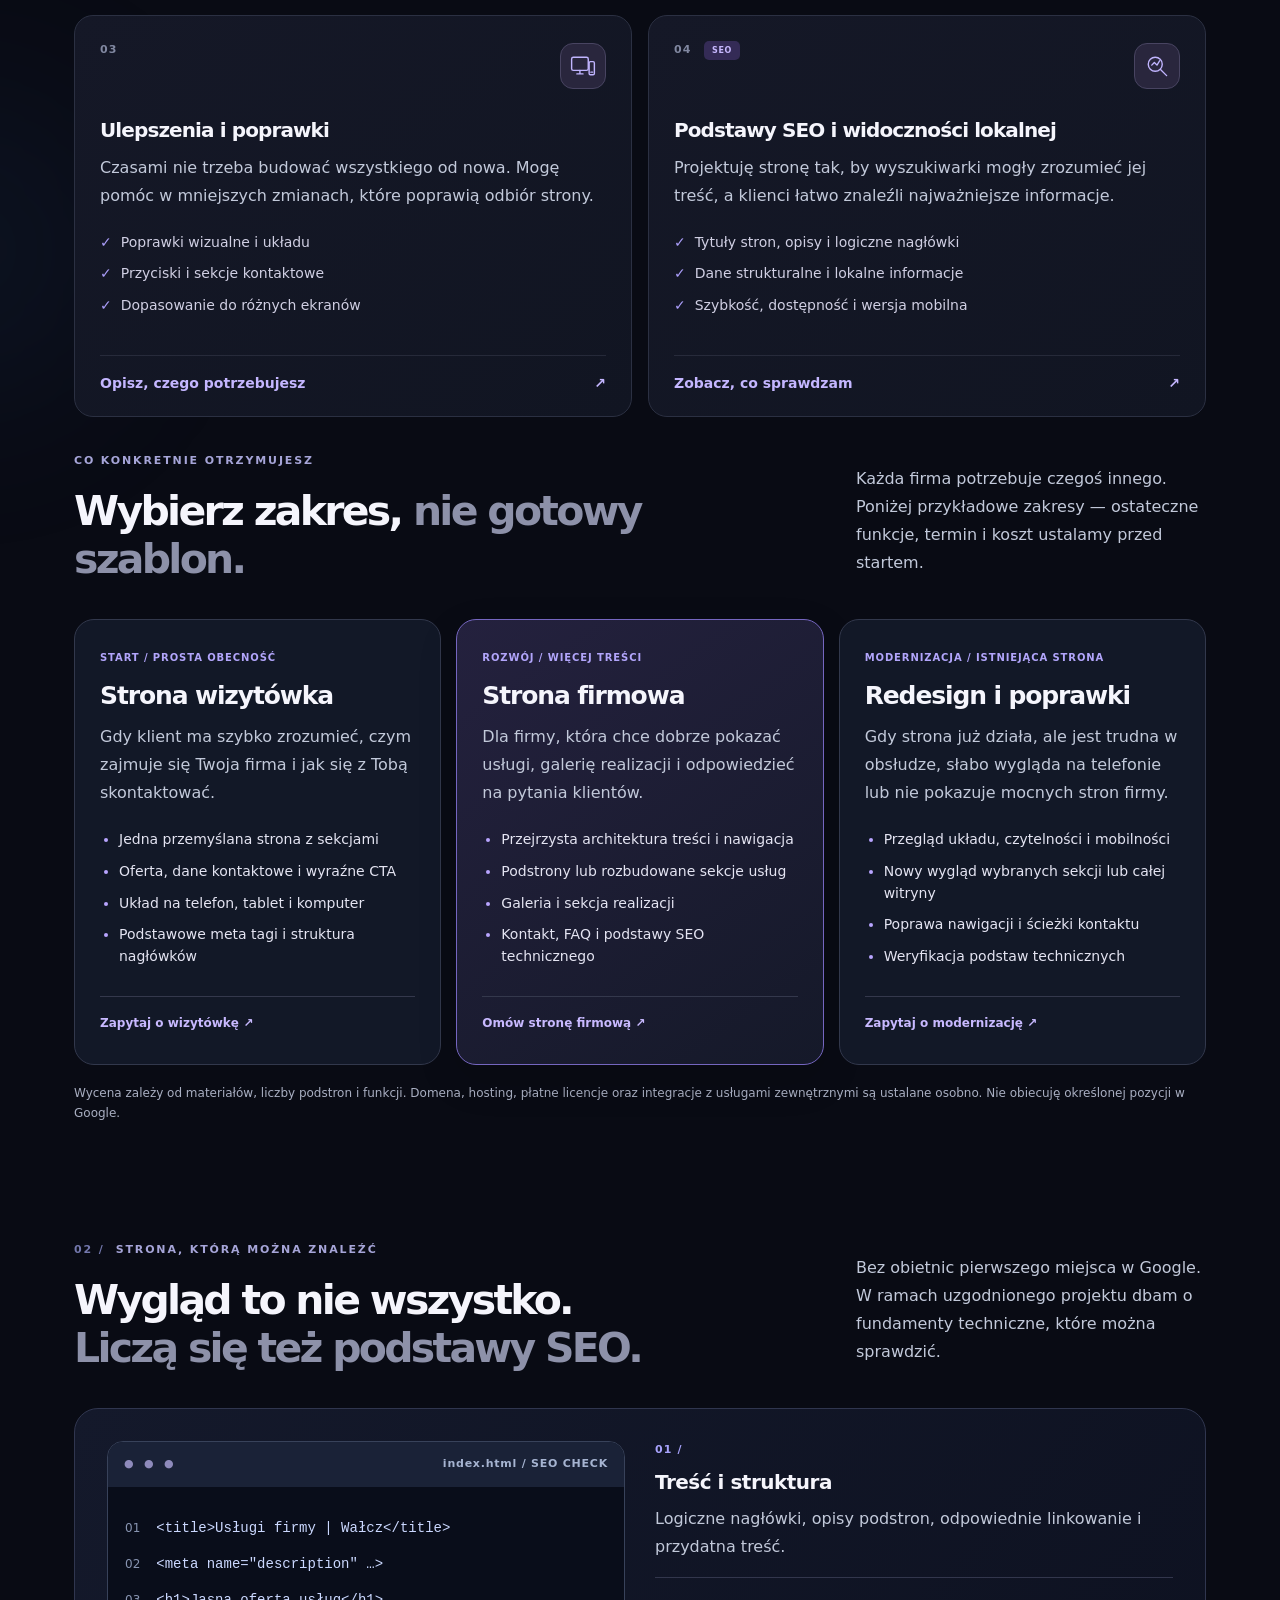
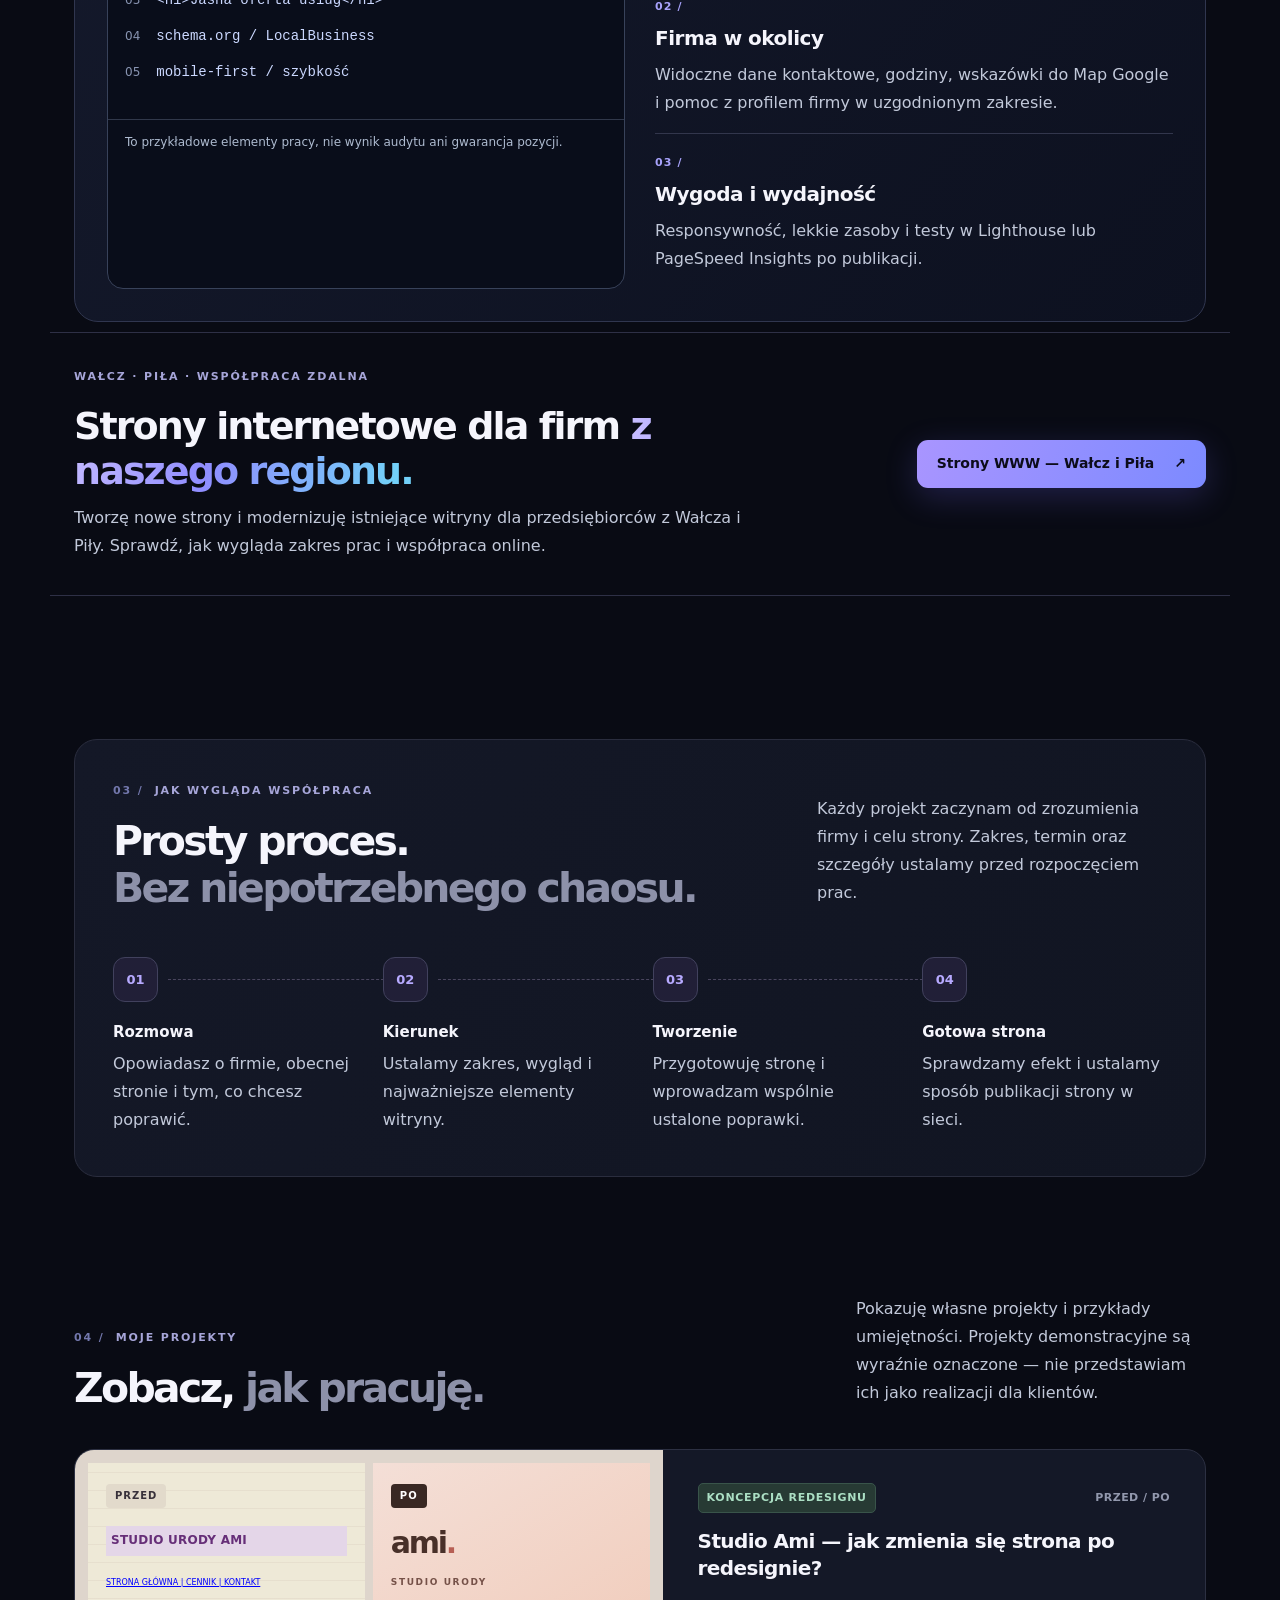
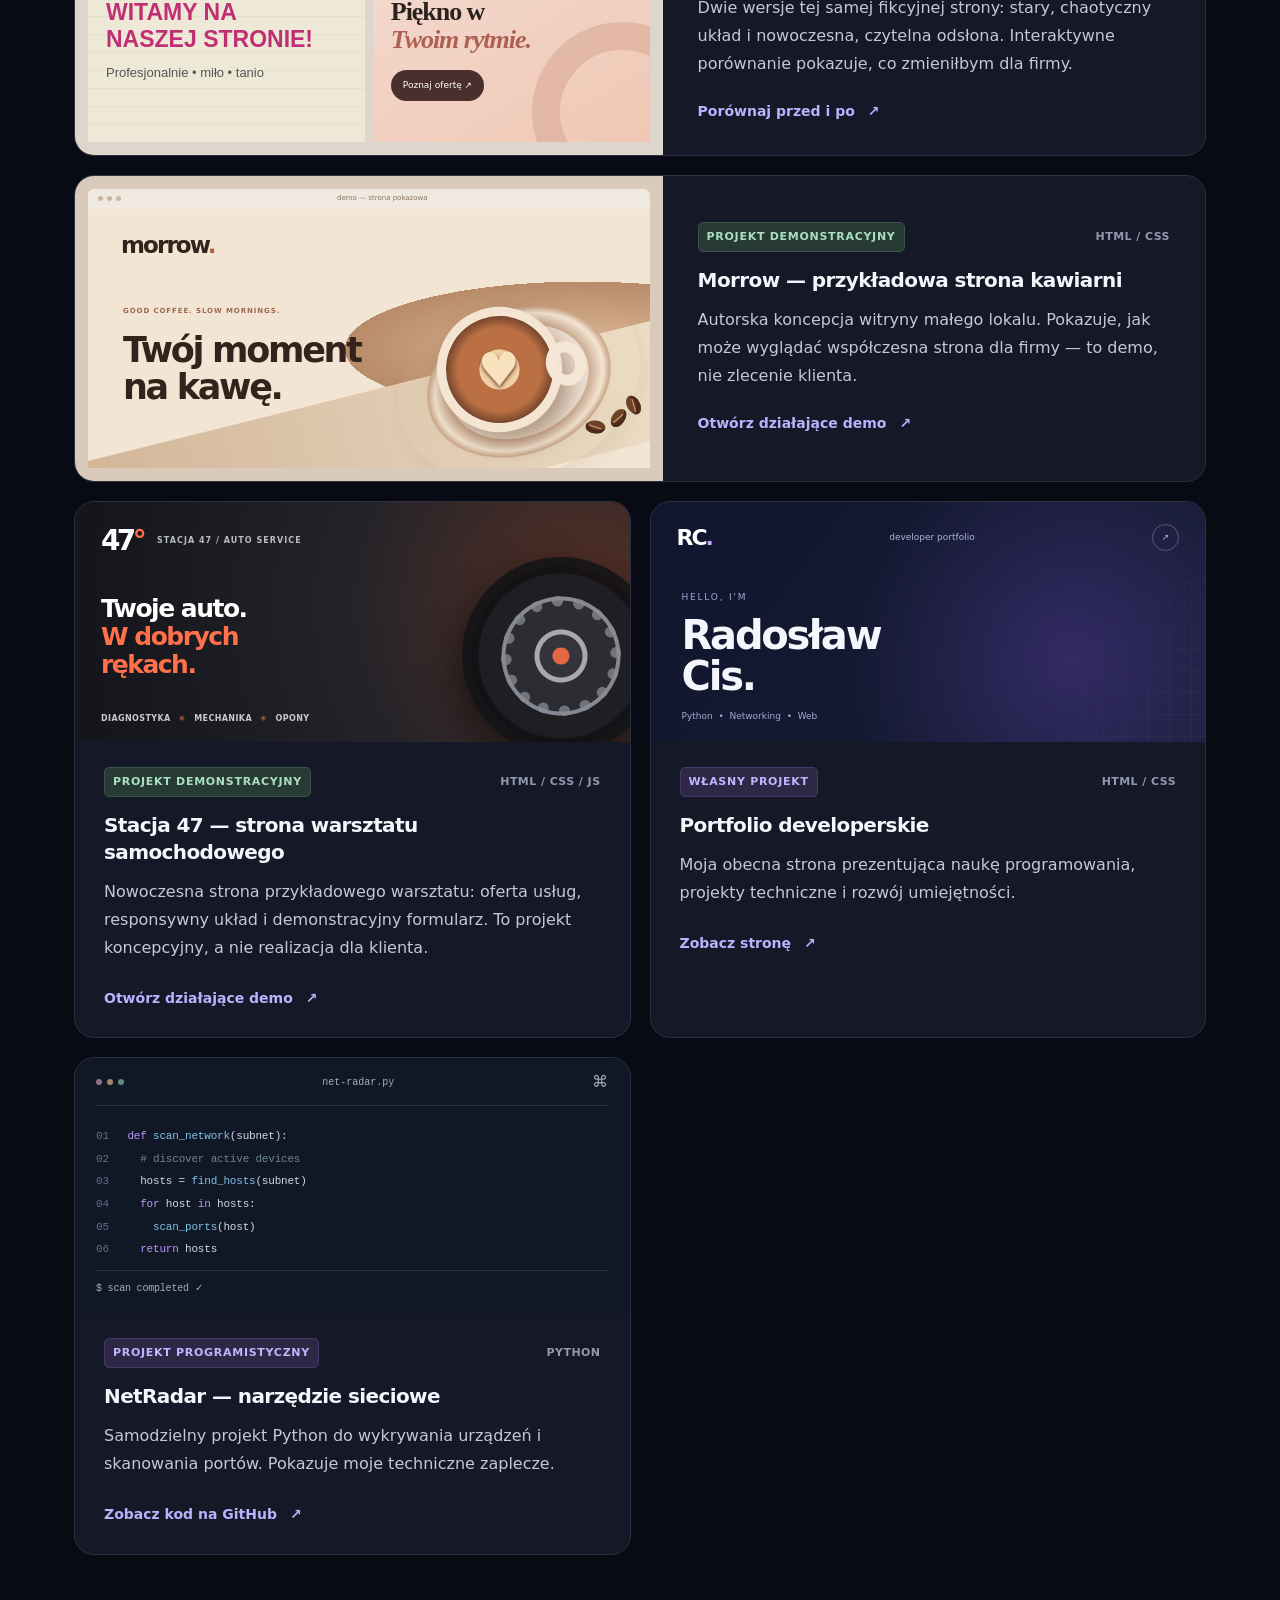
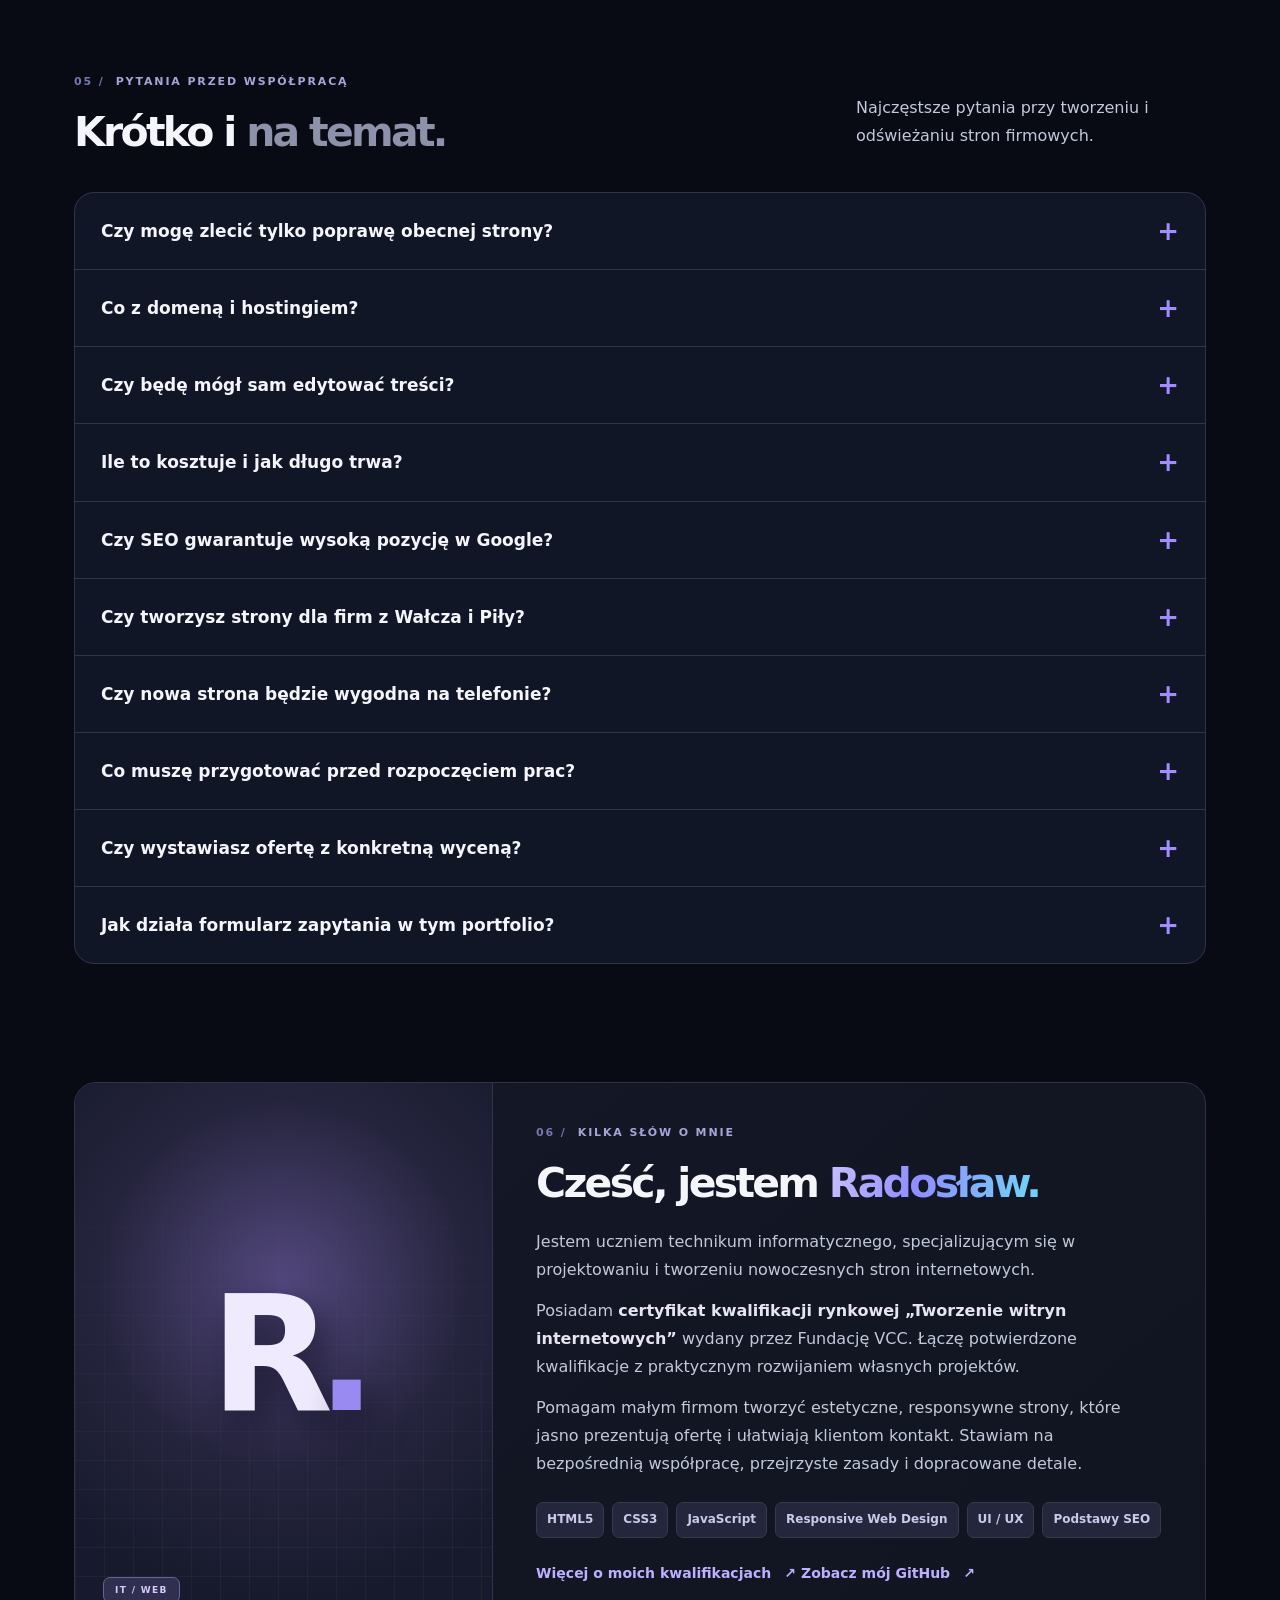
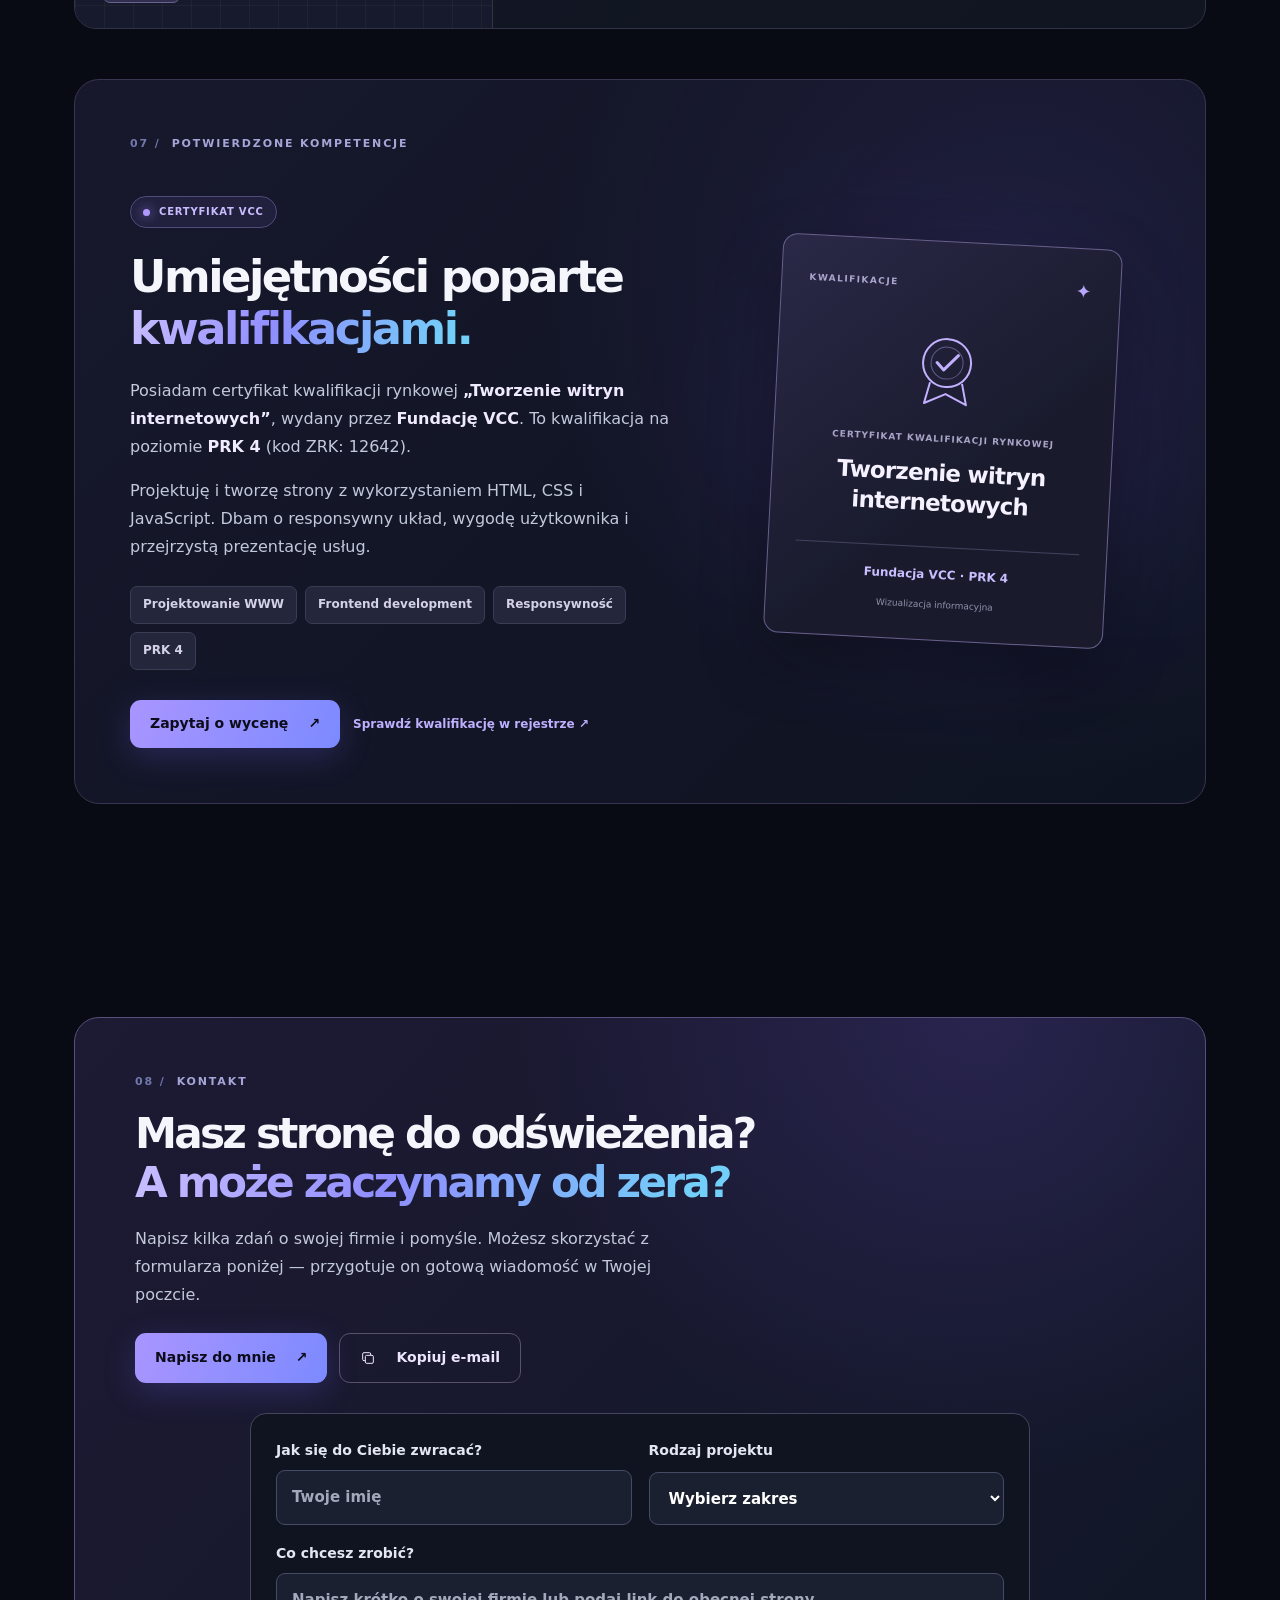
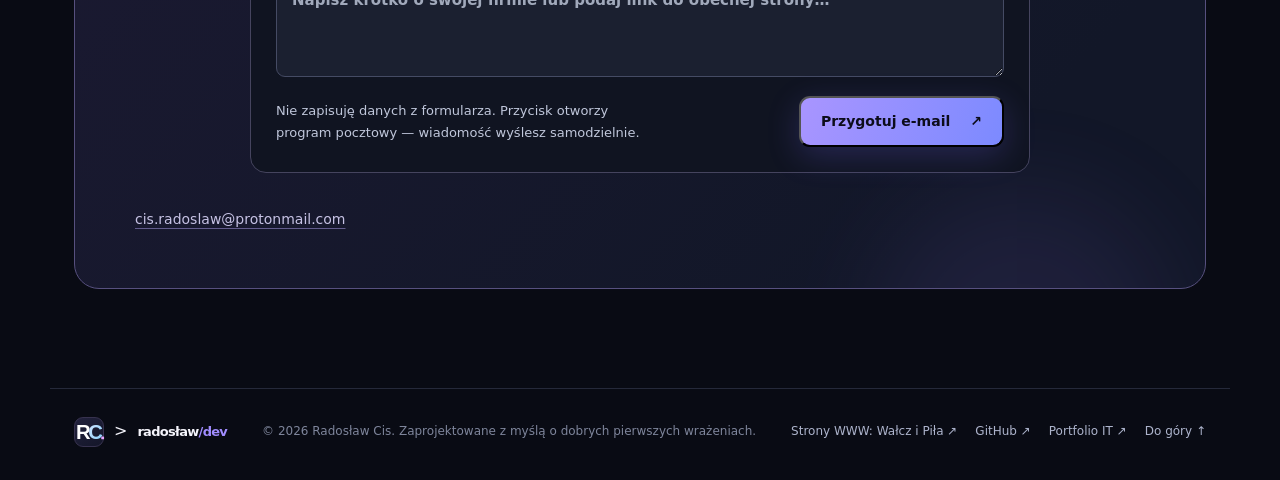
==== commit 95c07aaa: "UPDATED VERSION" ====
--- a/index.html
+++ b/index.html
@@ -8,31 +8,64 @@
     <link rel="canonical" href="https://radoslaw-dev.github.io/" />
     <meta name="robots" content="index,follow,max-image-preview:large" />
     <meta property="og:url" content="https://radoslaw-dev.github.io/" />
-    <meta property="og:image" content="https://radoslaw-dev.github.io//assets/og-image.png" />
+    <meta
+      property="og:image"
+      content="https://radoslaw-dev.github.io/og-image.png"
+    />
     <meta property="og:image:width" content="1200" />
     <meta property="og:image:height" content="630" />
-    <meta property="og:image:alt" content="Radosław Cis — tworzenie, modernizacja i podstawy SEO stron firmowych" />
+    <meta
+      property="og:image:alt"
+      content="Radosław Cis — tworzenie, modernizacja i podstawy SEO stron firmowych"
+    />
     <meta name="twitter:card" content="summary_large_image" />
-    <meta name="twitter:title" content="Radosław Cis — nowoczesne strony WWW i SEO dla firm" />
-    <meta name="twitter:description" content="Strony WWW, redesign i podstawy SEO. Wałcz i współpraca zdalna." />
-    <meta name="twitter:image" content="https://radoslaw-dev.github.io/og-image.png" />
-    <script type="application/ld+json">{
-      "@context":"https://schema.org",
-      "@type":"Person",
-      "name":"Radosław Cis",
-      "description":"Uczeń technikum informatycznego, rozwijający się w projektowaniu i tworzeniu responsywnych stron internetowych oraz podstawach SEO technicznego.",
-      "email":"mailto:cis.radoslaw@protonmail.com",
-      "knowsAbout":["HTML", "CSS", "JavaScript", "responsywne strony WWW", "podstawy SEO technicznego"],
-      "sameAs":["https://github.com/radoslaw-dev", "https://radoslaw-dev.github.io/"]
-    }</script>
+    <meta
+      name="twitter:title"
+      content="Radosław Cis — nowoczesne strony WWW i SEO dla firm"
+    />
+    <meta
+      name="twitter:description"
+      content="Strony WWW, redesign i podstawy SEO. Wałcz i współpraca zdalna."
+    />
+    <meta
+      name="twitter:image"
+      content="https://radoslaw-dev.github.io/og-image.png"
+    />
+    <script type="application/ld+json">
+      {
+        "@context": "https://schema.org",
+        "@type": "Person",
+        "name": "Radosław Cis",
+        "description": "Projektant stron WWW, uczeń technikum informatycznego i posiadacz certyfikatu VCC „Tworzenie witryn internetowych”. Tworzy responsywne strony firmowe, landing page i redesigny.",
+        "email": "mailto:cis.radoslaw@protonmail.com",
+        "knowsAbout": [
+          "HTML",
+          "CSS",
+          "JavaScript",
+          "responsywne strony WWW",
+          "podstawy SEO technicznego"
+        ],
+        "hasCredential": {
+          "@type": "EducationalOccupationalCredential",
+          "name": "Tworzenie witryn internetowych",
+          "credentialCategory": "Kwalifikacja wolnorynkowa, PRK 4",
+          "recognizedBy": { "@type": "Organization", "name": "Fundacja VCC" },
+          "url": "https://kwalifikacje.gov.pl/zrk2/kwalifikacja/12642"
+        },
+        "sameAs": [
+          "https://github.com/radoslaw-dev",
+          "https://radoslaw-dev.github.io/"
+        ]
+      }
+    </script>
     <meta
       name="description"
-      content="Radosław Cis — strony internetowe dla firm z Wałcza i całej Polski. Tworzenie stron WWW, redesign, optymalizacja mobilna i podstawy SEO technicznego."
+      content="Tworzenie stron internetowych dla firm z Wałcza, Piły i całej Polski. Strony firmowe, landing page, redesign, poprawki mobilne i podstawy SEO. Radosław Cis, VCC."
     />
     <meta property="og:type" content="website" />
     <meta
       property="og:title"
-      content="Radosław Cis — strony WWW i redesign dla firm"
+      content="Radosław Cis — strony WWW dla firm z Wałcza i Piły"
     />
     <meta
       property="og:description"
@@ -42,7 +75,390 @@
     <link rel="icon" type="image/svg+xml" href="favicon.svg" />
     <link rel="stylesheet" href="styles.css" />
     <script src="script.js" defer></script>
-    <title>Strony internetowe i SEO dla firm | Wałcz — Radosław Cis</title>
+    <style>
+      /* VCC - style sekcji kwalifikacji; wbudowane w index.html,
+         aby nie trzeba było modyfikować styles.css. */
+      .credential-content {
+        display: flex;
+        flex-direction: column;
+        gap: 3px;
+        min-width: 0;
+      }
+      .credential-content strong {
+        color: #f2efff;
+        font-size: 13px;
+        font-weight: 800;
+      }
+      .credential-content p {
+        margin: 0;
+        font-size: 11px;
+        color: #aeb4ca;
+      }
+      .credential-content a {
+        display: inline-flex;
+        align-items: center;
+        gap: 7px;
+        width: fit-content;
+        margin-top: 5px;
+        color: #b9aaff;
+        font-size: 11px;
+        font-weight: 700;
+      }
+      .credential-content a:hover {
+        color: #fff;
+      }
+      .qualification-section {
+        padding-top: 50px;
+        padding-bottom: 95px;
+      }
+      .qualification-card {
+        display: grid;
+        grid-template-columns: minmax(0, 1.15fr) minmax(0, 0.85fr);
+        gap: 45px;
+        align-items: center;
+        min-height: 470px;
+        padding: 55px;
+        border: 1px solid #393450;
+        border-radius: 25px;
+        background:
+          radial-gradient(
+            circle at 85% 30%,
+            rgba(119, 92, 221, 0.13),
+            transparent 45%
+          ),
+          linear-gradient(135deg, #17182c, #0e1321);
+        overflow: hidden;
+      }
+      .qualification-info {
+        position: relative;
+        z-index: 2;
+        min-width: 0;
+      }
+      .qualification-label {
+        display: inline-flex;
+        align-items: center;
+        gap: 9px;
+        margin-top: 25px;
+        padding: 7px 12px;
+        border: 1px solid #504b7a;
+        border-radius: 30px;
+        background: rgba(147, 126, 255, 0.09);
+        color: #c8bcff;
+        font-size: 10px;
+        font-weight: 800;
+        letter-spacing: 0.08em;
+      }
+      .qualification-dot {
+        width: 7px;
+        height: 7px;
+        border-radius: 50%;
+        background: #b09aff;
+        box-shadow: 0 0 12px #9a83ff;
+      }
+      .qualification-info h2 {
+        max-width: 570px;
+        margin: 23px 0;
+        font-size: clamp(30px, 3.5vw, 46px);
+        line-height: 1.15;
+        letter-spacing: -0.055em;
+      }
+      .qualification-info p {
+        max-width: 540px;
+        color: #b9bfd3;
+        font-size: 14px;
+        line-height: 1.85;
+      }
+      .qualification-info p strong {
+        color: #f0eaff;
+      }
+      .qualification-tags {
+        display: flex;
+        flex-wrap: wrap;
+        gap: 8px;
+        margin: 25px 0 30px;
+      }
+      .qualification-tags span {
+        padding: 8px 12px;
+        background: #24263c;
+        border: 1px solid #393c55;
+        border-radius: 7px;
+        font-size: 11px;
+        color: #d4d2e9;
+        font-weight: 700;
+      }
+      .qualification-visual {
+        position: relative;
+        display: flex;
+        align-items: center;
+        justify-content: center;
+        min-width: 0;
+        min-height: 360px;
+      }
+      .certificate-glow {
+        position: absolute;
+        width: 280px;
+        height: 280px;
+        max-width: 100%;
+        border-radius: 50%;
+        background: #7b5fff;
+        filter: blur(100px);
+        opacity: 0.22;
+        pointer-events: none;
+      }
+      .certificate-preview {
+        position: relative;
+        width: min(100%, 340px);
+        padding: 27px;
+        border: 1px solid #69608d;
+        border-radius: 15px;
+        background:
+          linear-gradient(140deg, rgba(136, 116, 219, 0.15), transparent 60%),
+          #191b2d;
+        box-shadow: 0 25px 65px rgba(0, 0, 0, 0.32);
+        transform: rotate(3deg);
+        transition: transform 0.35s ease;
+        text-align: center;
+      }
+      .certificate-preview:hover {
+        transform: rotate(0deg) translateY(-6px);
+      }
+      .certificate-preview-top {
+        display: flex;
+        justify-content: space-between;
+        align-items: center;
+        color: #aaa6cf;
+        font-size: 9px;
+        font-weight: 800;
+        letter-spacing: 0.16em;
+      }
+      .certificate-preview-top span:last-child {
+        font-size: 19px;
+        color: #b8a6ff;
+      }
+      .certificate-symbol {
+        display: grid;
+        place-items: center;
+        margin: 32px auto 20px;
+        color: #c2b0ff;
+      }
+      .certificate-small {
+        display: block;
+        margin-bottom: 12px;
+        color: #a8a4c8;
+        font-size: 9px;
+        font-weight: 800;
+        letter-spacing: 0.11em;
+      }
+      .certificate-preview strong {
+        display: block;
+        color: #f5f1ff;
+        font-size: 23px;
+        font-weight: 800;
+        line-height: 1.3;
+        letter-spacing: -0.035em;
+      }
+      .certificate-divider {
+        height: 1px;
+        margin: 28px 0 18px;
+        background: #44425e;
+      }
+      .certificate-issuer {
+        display: block;
+        font-size: 12px;
+        color: #c9beff;
+        font-weight: 700;
+      }
+      .certificate-disclaimer {
+        display: block;
+        margin-top: 12px;
+        color: #8f91aa;
+        font-size: 9px;
+      }
+      @media (max-width: 880px) {
+        .qualification-card {
+          grid-template-columns: 1fr;
+          gap: 25px;
+          padding: 40px 35px;
+        }
+        .qualification-visual {
+          min-height: 300px;
+        }
+      }
+      @media (max-width: 600px) {
+        .qualification-section {
+          padding-top: 30px;
+          padding-bottom: 65px;
+        }
+        .qualification-card {
+          padding: 28px 20px;
+          border-radius: 18px;
+        }
+        .qualification-info h2 {
+          font-size: 32px;
+        }
+        .qualification-info p {
+          font-size: 13px;
+        }
+        .qualification-visual {
+          min-height: 290px;
+        }
+        .certificate-preview {
+          max-width: 300px;
+          padding: 23px;
+          transform: none;
+        }
+      }
+      @media (prefers-reduced-motion: reduce) {
+        .certificate-preview {
+          transition: none;
+          transform: none;
+        }
+      }
+
+      /* Oferta w trzech zakresach + przejście do lokalnej podstrony */
+      .offer-packages {
+        padding-top: 35px;
+      }
+      .package-grid {
+        display: grid;
+        grid-template-columns: repeat(3, minmax(0, 1fr));
+        gap: 15px;
+      }
+      .package-card {
+        display: flex;
+        flex-direction: column;
+        min-width: 0;
+        padding: 30px 25px;
+        background: #121827;
+        border: 1px solid #32384c;
+        border-radius: 20px;
+      }
+      .package-card--featured {
+        background: linear-gradient(145deg, #24213e, #151929);
+        border-color: #7566c0;
+        box-shadow: 0 15px 40px #0002;
+      }
+      .package-eyebrow {
+        font-size: 10px;
+        color: #b2a5fb;
+        font-weight: 800;
+        letter-spacing: 0.09em;
+      }
+      .package-card h3 {
+        font-size: 25px;
+        letter-spacing: -0.045em;
+        line-height: 1.15;
+        margin: 15px 0 13px;
+      }
+      .package-card p {
+        margin: 0;
+        color: #aab4c9;
+        font-size: 13px;
+        line-height: 1.75;
+      }
+      .package-card ul {
+        margin: 22px 0 28px;
+        padding-left: 19px;
+        display: grid;
+        gap: 10px;
+        color: #e4e4f2;
+        font-size: 12px;
+        line-height: 1.55;
+      }
+      .package-card li::marker {
+        color: #b9a5ff;
+      }
+      .package-cta {
+        margin-top: auto;
+        color: #c8b9ff;
+        font-size: 12px;
+        font-weight: 800;
+        border-top: 1px solid #34384c;
+        padding-top: 17px;
+      }
+      .package-cta:hover {
+        color: #fff;
+      }
+      .package-note {
+        margin: 18px 0 0;
+        color: #a9afc2;
+        font-size: 12px;
+        line-height: 1.7;
+      }
+      .area-promo {
+        display: flex;
+        align-items: center;
+        justify-content: space-between;
+        gap: 30px;
+        padding-block: 35px;
+        margin-top: 10px;
+        margin-bottom: 25px;
+        border-top: 1px solid #2e3046;
+        border-bottom: 1px solid #2e3046;
+      }
+      .area-promo-main {
+        max-width: 680px;
+      }
+      .area-promo h2 {
+        margin: 13px 0 10px;
+        letter-spacing: -0.05em;
+        line-height: 1.18;
+        font-size: clamp(26px, 3vw, 38px);
+      }
+      .area-promo p {
+        font-size: 13px;
+        color: #abb5cb;
+        line-height: 1.75;
+        margin: 0;
+      }
+      .area-promo .btn {
+        flex-shrink: 0;
+      }
+      .qualification-links {
+        display: flex;
+        gap: 13px;
+        align-items: center;
+        flex-wrap: wrap;
+      }
+      .qualification-links .text-link {
+        font-size: 12px;
+      }
+      .faq-list details a {
+        color: #bcaaff;
+        text-decoration: underline;
+        text-underline-offset: 3px;
+      }
+      @media (max-width: 880px) {
+        .package-grid {
+          grid-template-columns: 1fr 1fr;
+        }
+        .package-card:last-child {
+          grid-column: 1/-1;
+        }
+        .area-promo {
+          flex-direction: column;
+          align-items: flex-start;
+        }
+      }
+      @media (max-width: 600px) {
+        .package-grid {
+          grid-template-columns: 1fr;
+        }
+        .package-card:last-child {
+          grid-column: auto;
+        }
+        .package-card {
+          padding: 26px 22px;
+        }
+        .area-promo .btn {
+          width: 100%;
+          white-space: normal;
+          text-align: center;
+        }
+      }
+    </style>
+
+    <title>Strony WWW dla firm — Wałcz, Piła i online | Radosław Cis</title>
   </head>
   <body>
     <a class="skip-link" href="#main">Przejdź do treści</a>
@@ -83,7 +499,8 @@
         </button>
         <nav class="nav" id="primary-navigation" aria-label="Menu główne">
           <a href="#oferta">Oferta</a><a href="#proces">Współpraca</a
-          ><a href="#projekty">Projekty</a><a href="#faq">FAQ</a><a href="#o-mnie">O mnie</a>
+          ><a href="#projekty">Projekty</a><a href="#faq">FAQ</a
+          ><a href="#o-mnie">O mnie</a>
           <a class="nav-contact" href="#kontakt"
             >Kontakt <span aria-hidden="true">↗</span></a
           >
@@ -107,7 +524,7 @@
           </p>
           <p class="hero-secondary">
             Czytelna oferta, szybkie ładowanie i techniczne podstawy widoczności
-            w Google. Wałcz, okolice i współpraca online.
+            w Google. Wałcz, Piła i współpraca online w całej Polsce.
           </p>
           <div class="hero-actions">
             <a class="btn btn-primary" href="#kontakt"
@@ -117,12 +534,14 @@
             >
           </div>
           <div class="hero-credentials">
-            <span class="credential-icon" aria-hidden="true">✦</span
-            ><span
-              >Jestem uczniem
-              <strong>technikum informatycznego</strong>.<br />Rozwijam się i
-              specjalizuję w tworzeniu stron WWW.</span
-            >
+            <span class="credential-icon" aria-hidden="true">✦</span>
+            <div class="credential-content">
+              <strong>Certyfikat kwalifikacji rynkowej VCC</strong>
+              <p>„Tworzenie witryn internetowych” · Fundacja VCC</p>
+              <a href="#kwalifikacje"
+                >Poznaj moje kwalifikacje <span aria-hidden="true">↗</span></a
+              >
+            </div>
           </div>
         </div>
         <div
@@ -351,47 +770,211 @@
           </article>
           <article class="service-card seo-card reveal">
             <div class="service-top">
-              <span class="service-index">04 <span class="tag-small">SEO</span></span>
-              <div class="service-icon" aria-hidden="true"><svg viewBox="0 0 32 32" fill="none" stroke="currentColor" stroke-width="1.6"><circle cx="14" cy="14" r="8"/><path d="m20 20 7 7M10 15l3-3 3 3 3-5" stroke-linecap="round" stroke-linejoin="round"/></svg></div>
+              <span class="service-index"
+                >04 <span class="tag-small">SEO</span></span
+              >
+              <div class="service-icon" aria-hidden="true">
+                <svg
+                  viewBox="0 0 32 32"
+                  fill="none"
+                  stroke="currentColor"
+                  stroke-width="1.6"
+                >
+                  <circle cx="14" cy="14" r="8" />
+                  <path
+                    d="m20 20 7 7M10 15l3-3 3 3 3-5"
+                    stroke-linecap="round"
+                    stroke-linejoin="round"
+                  />
+                </svg>
+              </div>
             </div>
             <h3>Podstawy SEO i widoczności lokalnej</h3>
-            <p>Projektuję stronę tak, by wyszukiwarki mogły zrozumieć jej treść, a klienci łatwo znaleźli najważniejsze informacje.</p>
+            <p>
+              Projektuję stronę tak, by wyszukiwarki mogły zrozumieć jej treść,
+              a klienci łatwo znaleźli najważniejsze informacje.
+            </p>
             <ul class="mini-list">
               <li>Tytuły stron, opisy i logiczne nagłówki</li>
               <li>Dane strukturalne i lokalne informacje</li>
               <li>Szybkość, dostępność i wersja mobilna</li>
             </ul>
-            <a href="#seo" class="card-link">Zobacz, co sprawdzam <span aria-hidden="true">↗</span></a>
+            <a href="#seo" class="card-link"
+              >Zobacz, co sprawdzam <span aria-hidden="true">↗</span></a
+            >
           </article>
         </div>
       </section>
 
-      <section class="section container seo-section" id="seo" aria-labelledby="seo-title">
+      <section
+        class="section container offer-packages"
+        id="zakres-wspolpracy"
+        aria-labelledby="packages-title"
+      >
         <div class="section-heading reveal">
           <div>
-            <span class="section-kicker"><span class="section-number">02 /</span> STRONA, KTÓRĄ MOŻNA ZNALEŹĆ</span>
-            <h2 id="seo-title">Wygląd to nie wszystko.<br><span class="text-soft">Liczą się też podstawy SEO.</span></h2>
-          </div>
-          <p>Bez obietnic pierwszego miejsca w Google. W ramach uzgodnionego projektu dbam o fundamenty techniczne, które można sprawdzić.</p>
+            <span class="section-kicker">CO KONKRETNIE OTRZYMUJESZ</span>
+            <h2 id="packages-title">
+              Wybierz zakres, <span class="text-soft">nie gotowy szablon.</span>
+            </h2>
+          </div>
+          <p>
+            Każda firma potrzebuje czegoś innego. Poniżej przykładowe zakresy —
+            ostateczne funkcje, termin i koszt ustalamy przed startem.
+          </p>
+        </div>
+        <div class="package-grid">
+          <article class="package-card reveal">
+            <span class="package-eyebrow">START / PROSTA OBECNOŚĆ</span>
+            <h3>Strona wizytówka</h3>
+            <p>
+              Gdy klient ma szybko zrozumieć, czym zajmuje się Twoja firma i jak
+              się z Tobą skontaktować.
+            </p>
+            <ul>
+              <li>Jedna przemyślana strona z sekcjami</li>
+              <li>Oferta, dane kontaktowe i wyraźne CTA</li>
+              <li>Układ na telefon, tablet i komputer</li>
+              <li>Podstawowe meta tagi i struktura nagłówków</li>
+            </ul>
+            <a class="package-cta" href="#kontakt">Zapytaj o wizytówkę ↗</a>
+          </article>
+          <article class="package-card package-card--featured reveal">
+            <span class="package-eyebrow">ROZWÓJ / WIĘCEJ TREŚCI</span>
+            <h3>Strona firmowa</h3>
+            <p>
+              Dla firmy, która chce dobrze pokazać usługi, galerię realizacji i
+              odpowiedzieć na pytania klientów.
+            </p>
+            <ul>
+              <li>Przejrzysta architektura treści i nawigacja</li>
+              <li>Podstrony lub rozbudowane sekcje usług</li>
+              <li>Galeria i sekcja realizacji</li>
+              <li>Kontakt, FAQ i podstawy SEO technicznego</li>
+            </ul>
+            <a class="package-cta" href="#kontakt">Omów stronę firmową ↗</a>
+          </article>
+          <article class="package-card reveal">
+            <span class="package-eyebrow"
+              >MODERNIZACJA / ISTNIEJĄCA STRONA</span
+            >
+            <h3>Redesign i poprawki</h3>
+            <p>
+              Gdy strona już działa, ale jest trudna w obsłudze, słabo wygląda
+              na telefonie lub nie pokazuje mocnych stron firmy.
+            </p>
+            <ul>
+              <li>Przegląd układu, czytelności i mobilności</li>
+              <li>Nowy wygląd wybranych sekcji lub całej witryny</li>
+              <li>Poprawa nawigacji i ścieżki kontaktu</li>
+              <li>Weryfikacja podstaw technicznych</li>
+            </ul>
+            <a class="package-cta" href="#kontakt">Zapytaj o modernizację ↗</a>
+          </article>
+        </div>
+        <p class="package-note">
+          Wycena zależy od materiałów, liczby podstron i funkcji. Domena,
+          hosting, płatne licencje oraz integracje z usługami zewnętrznymi są
+          ustalane osobno. Nie obiecuję określonej pozycji w Google.
+        </p>
+      </section>
+
+      <section
+        class="section container seo-section"
+        id="seo"
+        aria-labelledby="seo-title"
+      >
+        <div class="section-heading reveal">
+          <div>
+            <span class="section-kicker"
+              ><span class="section-number">02 /</span> STRONA, KTÓRĄ MOŻNA
+              ZNALEŹĆ</span
+            >
+            <h2 id="seo-title">
+              Wygląd to nie wszystko.<br /><span class="text-soft"
+                >Liczą się też podstawy SEO.</span
+              >
+            </h2>
+          </div>
+          <p>
+            Bez obietnic pierwszego miejsca w Google. W ramach uzgodnionego
+            projektu dbam o fundamenty techniczne, które można sprawdzić.
+          </p>
         </div>
         <div class="seo-showcase reveal">
-          <div class="seo-code" aria-label="Przykłady elementów SEO w kodzie strony">
-            <div class="seo-code-bar"><span class="seo-dots">● ● ●</span><span>index.html / SEO CHECK</span></div>
+          <div
+            class="seo-code"
+            aria-label="Przykłady elementów SEO w kodzie strony"
+          >
+            <div class="seo-code-bar">
+              <span class="seo-dots">● ● ●</span
+              ><span>index.html / SEO CHECK</span>
+            </div>
             <div class="seo-code-lines">
-              <div><span>01</span><code>&lt;title&gt;Usługi firmy | Wałcz&lt;/title&gt;</code></div>
-              <div><span>02</span><code>&lt;meta name="description" …&gt;</code></div>
-              <div><span>03</span><code>&lt;h1&gt;Jasna oferta usług&lt;/h1&gt;</code></div>
+              <div>
+                <span>01</span
+                ><code>&lt;title&gt;Usługi firmy | Wałcz&lt;/title&gt;</code>
+              </div>
+              <div>
+                <span>02</span><code>&lt;meta name="description" …&gt;</code>
+              </div>
+              <div>
+                <span>03</span
+                ><code>&lt;h1&gt;Jasna oferta usług&lt;/h1&gt;</code>
+              </div>
               <div><span>04</span><code>schema.org / LocalBusiness</code></div>
               <div><span>05</span><code>mobile-first / szybkość</code></div>
             </div>
-            <p>To przykładowe elementy pracy, nie wynik audytu ani gwarancja pozycji.</p>
+            <p>
+              To przykładowe elementy pracy, nie wynik audytu ani gwarancja
+              pozycji.
+            </p>
           </div>
           <div class="seo-benefits">
-            <div><span>01 /</span><strong>Treść i struktura</strong><p>Logiczne nagłówki, opisy podstron, odpowiednie linkowanie i przydatna treść.</p></div>
-            <div><span>02 /</span><strong>Firma w okolicy</strong><p>Widoczne dane kontaktowe, godziny, wskazówki do Map Google i pomoc z profilem firmy w uzgodnionym zakresie.</p></div>
-            <div><span>03 /</span><strong>Wygoda i wydajność</strong><p>Responsywność, lekkie zasoby i testy w Lighthouse lub PageSpeed Insights po publikacji.</p></div>
+            <div>
+              <span>01 /</span><strong>Treść i struktura</strong>
+              <p>
+                Logiczne nagłówki, opisy podstron, odpowiednie linkowanie i
+                przydatna treść.
+              </p>
+            </div>
+            <div>
+              <span>02 /</span><strong>Firma w okolicy</strong>
+              <p>
+                Widoczne dane kontaktowe, godziny, wskazówki do Map Google i
+                pomoc z profilem firmy w uzgodnionym zakresie.
+              </p>
+            </div>
+            <div>
+              <span>03 /</span><strong>Wygoda i wydajność</strong>
+              <p>
+                Responsywność, lekkie zasoby i testy w Lighthouse lub PageSpeed
+                Insights po publikacji.
+              </p>
+            </div>
           </div>
         </div>
+      </section>
+
+      <section
+        class="container area-promo reveal"
+        aria-labelledby="area-promo-title"
+      >
+        <div class="area-promo-main">
+          <span class="section-kicker">WAŁCZ · PIŁA · WSPÓŁPRACA ZDALNA</span>
+          <h2 id="area-promo-title">
+            Strony internetowe dla firm
+            <span class="gradient-text">z naszego regionu.</span>
+          </h2>
+          <p>
+            Tworzę nowe strony i modernizuję istniejące witryny dla
+            przedsiębiorców z Wałcza i Piły. Sprawdź, jak wygląda zakres prac i
+            współpraca online.
+          </p>
+        </div>
+        <a class="btn btn-primary" href="strony-internetowe-walcz-pila.html"
+          >Strony WWW — Wałcz i Piła <span aria-hidden="true">↗</span></a
+        >
       </section>
 
       <section
@@ -474,14 +1057,40 @@
         <div class="projects-grid">
           <article class="project project-large redesign-project reveal">
             <div class="project-visual redesign-preview">
-              <div class="mini-before"><span class="redesign-stamp">PRZED</span><div class="old-logo">STUDIO URODY AMI</div><div class="old-nav">STRONA GŁÓWNA | CENNIK | KONTAKT</div><h4>WITAMY NA<br>NASZEJ STRONIE!</h4><p>Profesjonalnie • miło • tanio</p></div>
-              <div class="mini-after"><span class="redesign-stamp">PO</span><div class="new-logo">ami<span>.</span></div><span class="mini-eyebrow">STUDIO URODY</span><h4>Piękno w<br><em>Twoim rytmie.</em></h4><span class="mini-pill">Poznaj ofertę ↗</span><div class="mini-arc"></div></div>
+              <div class="mini-before">
+                <span class="redesign-stamp">PRZED</span>
+                <div class="old-logo">STUDIO URODY AMI</div>
+                <div class="old-nav">STRONA GŁÓWNA | CENNIK | KONTAKT</div>
+                <h4>WITAMY NA<br />NASZEJ STRONIE!</h4>
+                <p>Profesjonalnie • miło • tanio</p>
+              </div>
+              <div class="mini-after">
+                <span class="redesign-stamp">PO</span>
+                <div class="new-logo">ami<span>.</span></div>
+                <span class="mini-eyebrow">STUDIO URODY</span>
+                <h4>Piękno w<br /><em>Twoim rytmie.</em></h4>
+                <span class="mini-pill">Poznaj ofertę ↗</span>
+                <div class="mini-arc"></div>
+              </div>
             </div>
             <div class="project-info">
-              <div class="project-label"><span class="chip">KONCEPCJA REDESIGNU</span><span>PRZED / PO</span></div>
+              <div class="project-label">
+                <span class="chip">KONCEPCJA REDESIGNU</span
+                ><span>PRZED / PO</span>
+              </div>
               <h3>Studio Ami — jak zmienia się strona po redesignie?</h3>
-              <p>Dwie wersje tej samej fikcyjnej strony: stary, chaotyczny układ i nowoczesna, czytelna odsłona. Interaktywne porównanie pokazuje, co zmieniłbym dla firmy.</p>
-              <a class="project-link" href="demo-redesign.html" target="_blank" rel="noopener">Porównaj przed i po <span aria-hidden="true">↗</span></a>
+              <p>
+                Dwie wersje tej samej fikcyjnej strony: stary, chaotyczny układ
+                i nowoczesna, czytelna odsłona. Interaktywne porównanie
+                pokazuje, co zmieniłbym dla firmy.
+              </p>
+              <a
+                class="project-link"
+                href="demo-redesign.html"
+                target="_blank"
+                rel="noopener"
+                >Porównaj przed i po <span aria-hidden="true">↗</span></a
+              >
             </div>
           </article>
           <article class="project project-large reveal">
@@ -663,20 +1272,151 @@
         </div>
       </section>
 
-      <section class="section container faq-section" id="faq" aria-labelledby="faq-title">
+      <section
+        class="section container faq-section"
+        id="faq"
+        aria-labelledby="faq-title"
+      >
         <div class="section-heading reveal">
           <div>
-            <span class="section-kicker"><span class="section-number">05 /</span> PYTANIA PRZED WSPÓŁPRACĄ</span>
-            <h2 id="faq-title">Krótko i <span class="text-soft">na temat.</span></h2>
-          </div>
-          <p>Najczęstsze pytania przy tworzeniu i odświeżaniu stron firmowych.</p>
+            <span class="section-kicker"
+              ><span class="section-number">05 /</span> PYTANIA PRZED
+              WSPÓŁPRACĄ</span
+            >
+            <h2 id="faq-title">
+              Krótko i <span class="text-soft">na temat.</span>
+            </h2>
+          </div>
+          <p>
+            Najczęstsze pytania przy tworzeniu i odświeżaniu stron firmowych.
+          </p>
         </div>
         <div class="faq-list reveal">
-          <details><summary>Czy mogę zlecić tylko poprawę obecnej strony?<span aria-hidden="true">+</span></summary><p>Tak. Możemy zacząć od konkretnych zmian: wyglądu, nawigacji, wersji mobilnej lub uzupełnienia informacji. Po sprawdzeniu witryny zaproponuję zakres prac.</p></details>
-          <details><summary>Co z domeną i hostingiem?<span aria-hidden="true">+</span></summary><p>Przed startem ustalimy, czy masz już domenę i hosting. Mogę pomóc wybrać rozwiązanie i przygotować pliki do publikacji. Opłaty za domenę i hosting są rozliczane osobno u wybranego dostawcy.</p></details>
-          <details><summary>Czy będę mógł sam edytować treści?<span aria-hidden="true">+</span></summary><p>To zależy od technologii. Prosta strona HTML wymaga edycji plików; jeżeli potrzebujesz wygodnego panelu, ustalimy to przed wyborem sposobu realizacji.</p></details>
-          <details><summary>Ile to kosztuje i jak długo trwa?<span aria-hidden="true">+</span></summary><p>Wycena i termin zależą od liczby podstron, materiałów i zakresu zmian. Po krótkiej rozmowie przygotuję propozycję bez podawania z góry niepewnych obietnic.</p></details>
-          <details><summary>Czy SEO gwarantuje wysoką pozycję w Google?<span aria-hidden="true">+</span></summary><p>Nie. Podstawy SEO pomagają wyszukiwarce zrozumieć stronę, ale pozycje zależą też od konkurencji, treści i wielu innych czynników. Nie obiecuję konkretnych miejsc w wynikach.</p></details>
+          <details>
+            <summary>
+              Czy mogę zlecić tylko poprawę obecnej strony?<span
+                aria-hidden="true"
+                >+</span
+              >
+            </summary>
+            <p>
+              Tak. Możemy zacząć od konkretnych zmian: wyglądu, nawigacji,
+              wersji mobilnej lub uzupełnienia informacji. Po sprawdzeniu
+              witryny zaproponuję zakres prac.
+            </p>
+          </details>
+          <details>
+            <summary>
+              Co z domeną i hostingiem?<span aria-hidden="true">+</span>
+            </summary>
+            <p>
+              Przed startem ustalimy, czy masz już domenę i hosting. Mogę pomóc
+              wybrać rozwiązanie i przygotować pliki do publikacji. Opłaty za
+              domenę i hosting są rozliczane osobno u wybranego dostawcy.
+            </p>
+          </details>
+          <details>
+            <summary>
+              Czy będę mógł sam edytować treści?<span aria-hidden="true"
+                >+</span
+              >
+            </summary>
+            <p>
+              To zależy od technologii. Prosta strona HTML wymaga edycji plików;
+              jeżeli potrzebujesz wygodnego panelu, ustalimy to przed wyborem
+              sposobu realizacji.
+            </p>
+          </details>
+          <details>
+            <summary>
+              Ile to kosztuje i jak długo trwa?<span aria-hidden="true">+</span>
+            </summary>
+            <p>
+              Wycena i termin zależą od liczby podstron, materiałów i zakresu
+              zmian. Po krótkiej rozmowie przygotuję propozycję bez podawania z
+              góry niepewnych obietnic.
+            </p>
+          </details>
+          <details>
+            <summary>
+              Czy SEO gwarantuje wysoką pozycję w Google?<span
+                aria-hidden="true"
+                >+</span
+              >
+            </summary>
+            <p>
+              Nie. Podstawy SEO pomagają wyszukiwarce zrozumieć stronę, ale
+              pozycje zależą też od konkurencji, treści i wielu innych
+              czynników. Nie obiecuję konkretnych miejsc w wynikach.
+            </p>
+          </details>
+
+          <details>
+            <summary>
+              Czy tworzysz strony dla firm z Wałcza i Piły?<span
+                aria-hidden="true"
+                >+</span
+              >
+            </summary>
+            <p>
+              Tak. Pracuję zdalnie z przedsiębiorcami z Wałcza, Piły i innych
+              miejscowości. Omawiamy potrzeby, materiały i poprawki online.
+              <a href="strony-internetowe-walcz-pila.html"
+                >Zobacz zakres dla firm z regionu ↗</a
+              >
+            </p>
+          </details>
+          <details>
+            <summary>
+              Czy nowa strona będzie wygodna na telefonie?<span
+                aria-hidden="true"
+                >+</span
+              >
+            </summary>
+            <p>
+              Responsywność uwzględniam już przy projektowaniu. Przed oddaniem
+              sprawdzam układ i podstawowe elementy interaktywne na różnych
+              szerokościach ekranu.
+            </p>
+          </details>
+          <details>
+            <summary>
+              Co muszę przygotować przed rozpoczęciem prac?<span
+                aria-hidden="true"
+                >+</span
+              >
+            </summary>
+            <p>
+              Najlepiej krótki opis firmy, zakres usług, dane kontaktowe i
+              materiały graficzne, do których masz prawa. Jeśli jeszcze nie masz
+              gotowych treści, ustalimy ich przygotowanie i zakres mojej pomocy.
+            </p>
+          </details>
+          <details>
+            <summary>
+              Czy wystawiasz ofertę z konkretną wyceną?<span aria-hidden="true"
+                >+</span
+              >
+            </summary>
+            <p>
+              Tak — po ustaleniu liczby podstron, materiałów, funkcji i terminu
+              przedstawiam zakres oraz propozycję ceny. Koszty domeny, hostingu
+              i ewentualnych licencji określam oddzielnie.
+            </p>
+          </details>
+          <details>
+            <summary>
+              Jak działa formularz zapytania w tym portfolio?<span
+                aria-hidden="true"
+                >+</span
+              >
+            </summary>
+            <p>
+              Po wypełnieniu formularza otworzy się Twoja aplikacja pocztowa z
+              przygotowaną wiadomością. Samo kliknięcie nie wysyła danych na
+              serwer — wiadomość wysyłasz samodzielnie.
+            </p>
+          </details>
         </div>
       </section>
 
@@ -692,35 +1432,145 @@
             <div class="portrait-grid"></div>
           </div>
           <div class="about-copy">
-            <span class="section-kicker"
-              ><span class="section-number">06 /</span> KILKA SŁÓW O MNIE</span
-            >
+            <span class="section-kicker">
+              <span class="section-number">06 /</span> KILKA SŁÓW O MNIE
+            </span>
             <h2 id="about-title">
               Cześć, jestem <span class="gradient-text">Radosław.</span>
             </h2>
             <p>
-              Uczę się w <strong>technikum o profilu informatycznym</strong>. Na
-              co dzień rozwijam umiejętności programistyczne, a w obszarze stron
-              internetowych skupiam się na frontendzie — wyglądzie, układzie i
-              wygodzie użytkownika.
-            </p>
-            <p>
-              Pracuję bezpośrednio z osobą zamawiającą, uważnie zbieram uwagi i stawiam na prosty kontakt. Chcę wykorzystywać to, czego się uczę, w prawdziwych projektach.
-              Szczególnie interesuje mnie tworzenie i odświeżanie stron dla
-              małych firm, które potrzebują estetycznej, przystępnej obecności w
-              internecie.
+              Jestem uczniem technikum informatycznego, specjalizującym się w
+              projektowaniu i tworzeniu nowoczesnych stron internetowych.
+            </p>
+            <p>
+              Posiadam
+              <strong
+                >certyfikat kwalifikacji rynkowej „Tworzenie witryn
+                internetowych”</strong
+              >
+              wydany przez Fundację VCC. Łączę potwierdzone kwalifikacje z
+              praktycznym rozwijaniem własnych projektów.
+            </p>
+            <p>
+              Pomagam małym firmom tworzyć estetyczne, responsywne strony, które
+              jasno prezentują ofertę i ułatwiają klientom kontakt. Stawiam na
+              bezpośrednią współpracę, przejrzyste zasady i dopracowane detale.
             </p>
             <div class="skill-tags">
-              <span>HTML</span><span>CSS</span><span>JavaScript</span
-              ><span>Responsywne strony</span><span>Podstawy SEO</span><span>Python</span>
-            </div>
+              <span>HTML5</span><span>CSS3</span><span>JavaScript</span>
+              <span>Responsive Web Design</span><span>UI / UX</span>
+              <span>Podstawy SEO</span>
+            </div>
+            <a class="text-link" href="#kwalifikacje">
+              Więcej o moich kwalifikacjach <span aria-hidden="true">↗</span>
+            </a>
             <a
               class="text-link"
               href="https://github.com/radoslaw-dev"
               target="_blank"
               rel="noopener noreferrer"
-              >Zobacz mój GitHub <span aria-hidden="true">↗</span></a
             >
+              Zobacz mój GitHub <span aria-hidden="true">↗</span>
+            </a>
+          </div>
+        </div>
+      </section>
+
+      <section
+        class="section container qualification-section"
+        id="kwalifikacje"
+        aria-labelledby="qualification-title"
+      >
+        <div class="qualification-card reveal">
+          <div class="qualification-info">
+            <span class="section-kicker">
+              <span class="section-number">07 /</span> POTWIERDZONE KOMPETENCJE
+            </span>
+            <div class="qualification-label">
+              <span class="qualification-dot" aria-hidden="true"></span>
+              CERTYFIKAT VCC
+            </div>
+            <h2 id="qualification-title">
+              Umiejętności poparte
+              <span class="gradient-text">kwalifikacjami.</span>
+            </h2>
+            <p>
+              Posiadam certyfikat kwalifikacji rynkowej
+              <strong>„Tworzenie witryn internetowych”</strong>, wydany przez
+              <strong>Fundację VCC</strong>. To kwalifikacja na poziomie
+              <strong>PRK 4</strong> (kod ZRK: 12642).
+            </p>
+            <p>
+              Projektuję i tworzę strony z wykorzystaniem HTML, CSS i
+              JavaScript. Dbam o responsywny układ, wygodę użytkownika i
+              przejrzystą prezentację usług.
+            </p>
+            <div class="qualification-tags">
+              <span>Projektowanie WWW</span>
+              <span>Frontend development</span>
+              <span>Responsywność</span>
+              <span>PRK 4</span>
+            </div>
+            <div class="qualification-links">
+              <a class="btn btn-primary" href="#kontakt"
+                >Zapytaj o wycenę <span aria-hidden="true">↗</span></a
+              >
+              <a
+                href="https://kwalifikacje.gov.pl/zrk2/kwalifikacja/12642"
+                target="_blank"
+                rel="noopener noreferrer"
+                class="text-link"
+                >Sprawdź kwalifikację w rejestrze ↗</a
+              >
+            </div>
+          </div>
+          <div class="qualification-visual" aria-hidden="true">
+            <div class="certificate-glow"></div>
+            <div class="certificate-preview">
+              <div class="certificate-preview-top">
+                <span>KWALIFIKACJE</span><span>✦</span>
+              </div>
+              <div class="certificate-symbol">
+                <svg viewBox="0 0 80 80" width="80" height="80" fill="none">
+                  <circle
+                    cx="40"
+                    cy="31"
+                    r="24"
+                    stroke="currentColor"
+                    stroke-width="2"
+                  />
+                  <circle
+                    cx="40"
+                    cy="31"
+                    r="16"
+                    stroke="currentColor"
+                    stroke-opacity=".4"
+                  />
+                  <path
+                    d="M30 31l7 7 14-15"
+                    stroke="currentColor"
+                    stroke-width="3"
+                    stroke-linecap="round"
+                    stroke-linejoin="round"
+                  />
+                  <path
+                    d="M24 51l-5 21 21-10 21 10-5-21"
+                    stroke="currentColor"
+                    stroke-width="2"
+                    stroke-linejoin="round"
+                  />
+                </svg>
+              </div>
+              <span class="certificate-small"
+                >CERTYFIKAT KWALIFIKACJI RYNKOWEJ</span
+              >
+              <strong>Tworzenie witryn<br />internetowych</strong>
+              <div class="certificate-divider"></div>
+              <span class="certificate-issuer">Fundacja VCC · PRK 4</span>
+              <span class="certificate-disclaimer"
+                >Wizualizacja informacyjna</span
+              >
+            </div>
           </div>
         </div>
       </section>
@@ -733,7 +1583,7 @@
         <div class="contact-panel reveal">
           <div class="contact-glow" aria-hidden="true"></div>
           <span class="section-kicker"
-            ><span class="section-number">07 /</span> KONTAKT</span
+            ><span class="section-number">08 /</span> KONTAKT</span
           >
           <h2 id="contact-title">
             Masz stronę do odświeżenia?<br /><span class="gradient-text"
@@ -741,7 +1591,9 @@
             >
           </h2>
           <p>
-            Napisz kilka zdań o swojej firmie i pomyśle. Możesz skorzystać z formularza poniżej — przygotuje on gotową wiadomość w Twojej poczcie.
+            Napisz kilka zdań o swojej firmie i pomyśle. Możesz skorzystać z
+            formularza poniżej — przygotuje on gotową wiadomość w Twojej
+            poczcie.
           </p>
           <div class="contact-actions">
             <a
@@ -769,17 +1621,54 @@
                   d="M16 8V6a2 2 0 0 0-2-2H6a2 2 0 0 0-2 2v8a2 2 0 0 0 2 2h2"
                   stroke="currentColor"
                   stroke-width="1.5"
-                /></svg
-              ><span>Kopiuj e-mail</span>
+                />
+              </svg>
+              <span>Kopiuj e-mail</span>
             </button>
           </div>
-          <form id="inquiry-form" class="inquiry-form" aria-label="Przygotuj zapytanie o stronę">
+          <form
+            id="inquiry-form"
+            class="inquiry-form"
+            aria-label="Przygotuj zapytanie o stronę"
+          >
             <div class="inquiry-grid">
-              <label>Jak się do Ciebie zwracać?<input name="name" type="text" placeholder="Twoje imię" required maxlength="80" autocomplete="name" /></label>
-              <label>Rodzaj projektu<select name="service" required><option value="">Wybierz zakres</option><option>Nowa strona internetowa</option><option>Redesign obecnej strony</option><option>Podstawy SEO</option><option>Poprawki i usprawnienia</option></select></label>
-              <label class="wide">Co chcesz zrobić?<textarea name="message" rows="3" placeholder="Napisz krótko o swojej firmie lub podaj link do obecnej strony…" required maxlength="1200"></textarea></label>
-            </div>
-            <div class="inquiry-bottom"><p>Nie zapisuję danych z formularza. Przycisk otworzy program pocztowy — wiadomość wyślesz samodzielnie.</p><button class="btn btn-primary" type="submit">Przygotuj e-mail <span aria-hidden="true">↗</span></button></div>
+              <label
+                >Jak się do Ciebie zwracać?<input
+                  name="name"
+                  type="text"
+                  placeholder="Twoje imię"
+                  required
+                  maxlength="80"
+                  autocomplete="name"
+              /></label>
+              <label
+                >Rodzaj projektu<select name="service" required>
+                  <option value="">Wybierz zakres</option>
+                  <option>Nowa strona internetowa</option>
+                  <option>Redesign obecnej strony</option>
+                  <option>Podstawy SEO</option>
+                  <option>Poprawki i usprawnienia</option>
+                </select></label
+              >
+              <label class="wide"
+                >Co chcesz zrobić?<textarea
+                  name="message"
+                  rows="3"
+                  placeholder="Napisz krótko o swojej firmie lub podaj link do obecnej strony…"
+                  required
+                  maxlength="1200"
+                ></textarea>
+              </label>
+            </div>
+            <div class="inquiry-bottom">
+              <p>
+                Nie zapisuję danych z formularza. Przycisk otworzy program
+                pocztowy — wiadomość wyślesz samodzielnie.
+              </p>
+              <button class="btn btn-primary" type="submit">
+                Przygotuj e-mail <span aria-hidden="true">↗</span>
+              </button>
+            </div>
           </form>
           <a class="email-visible" href="mailto:cis.radoslaw@protonmail.com"
             >cis.radoslaw@protonmail.com</a
@@ -789,7 +1678,13 @@
     </main>
     <footer class="footer container">
       <a class="brand" href="#top"
-        ><span class="brand-symbol"><img src="favicon.svg" width="30" height="30" alt="Logo wykonawcy Radosława Cisa" /></span>
+        ><span class="brand-symbol"
+          ><img
+            src="favicon.svg"
+            width="30"
+            height="30"
+            alt="Logo wykonawcy Radosława Cisa"
+        /></span>
         ><span class="brand-name"
           >radosław<span class="brand-muted">/dev</span></span
         ></a
@@ -798,6 +1693,9 @@
         dobrych pierwszych wrażeniach.</span
       >
       <div class="footer-links">
+        <a href="strony-internetowe-walcz-pila.html"
+          >Strony WWW: Wałcz i Piła ↗</a
+        >
         <a
           href="https://github.com/radoslaw-dev"
           target="_blank"
--- a/styles.css
+++ b/styles.css
@@ -1,2205 +1,4631 @@
 :root {
+
   --bg: #090b14;
+
   --surface: #111522;
+
   --surface2: #141827;
+
   --border: #272b3d;
+
   --text: #f5f5fc;
+
   --muted: #a5aabc;
+
   --subtle: #71798d;
+
   --accent: #a18dff;
+
   --blue: #83d0ff;
+
   --page: 1180px;
+
   --radius: 22px;
-}
+
+}
+
 *,
+
 *::before,
+
 *::after {
+
   box-sizing: border-box;
-}
+
+}
+
 html {
+
   scroll-behavior: smooth;
+
   scroll-padding-top: 95px;
-}
+
+}
+
 body {
+
   margin: 0;
+
   background: var(--bg);
+
   color: var(--text);
+
   font-family:
+
     system-ui,
+
     system-ui,
+
     -apple-system,
+
     "Segoe UI",
+
     sans-serif;
+
   line-height: 1.65;
+
   overflow-x: hidden;
-}
+
+}
+
 body::before {
+
   content: "";
+
   position: absolute;
+
   top: 72px;
+
   right: 0;
+
   left: 0;
+
   height: 700px;
+
   z-index: -1;
+
   background:
+
     radial-gradient(
+
       ellipse at 75% 28%,
+
       rgba(83, 74, 155, 0.15),
+
       transparent 40%
+
     ),
+
     linear-gradient(180deg, #0b0d19, transparent);
+
   pointer-events: none;
-}
+
+}
+
 a {
+
   color: inherit;
+
   text-decoration: none;
-}
+
+}
+
 button {
+
   font: inherit;
-}
+
+}
+
 button,
+
 a {
+
   -webkit-tap-highlight-color: transparent;
-}
+
+}
+
 button:focus-visible,
+
 a:focus-visible {
+
   outline: 2px solid var(--blue);
+
   outline-offset: 4px;
-}
+
+}
+
 ::selection {
+
   background: #746bd7;
+
   color: white;
-}
+
+}
+
 .container {
+
   max-width: var(--page);
+
   padding-inline: 24px;
+
   margin-inline: auto;
-}
+
+}
+
 .skip-link {
+
   position: absolute;
+
   top: -70px;
+
   left: 16px;
+
   background: white;
+
   color: black;
+
   padding: 8px 14px;
+
   z-index: 30;
-}
+
+}
+
 .skip-link:focus {
+
   top: 12px;
-}
+
+}
+
 .page-glow {
+
   position: absolute;
+
   pointer-events: none;
+
   border-radius: 50%;
+
   filter: blur(90px);
+
   z-index: -1;
-}
+
+}
+
 .page-glow--one {
+
   width: 420px;
+
   height: 420px;
+
   top: 320px;
+
   right: -190px;
+
   background: rgba(79, 68, 186, 0.11);
-}
+
+}
+
 .page-glow--two {
+
   width: 300px;
+
   height: 300px;
+
   top: 1700px;
+
   left: -190px;
+
   background: rgba(66, 113, 196, 0.08);
-}
+
+}
+
 .topbar {
+
   height: 37px;
+
   background: rgba(18, 20, 36, 0.95);
+
   border-bottom: 1px solid rgba(136, 145, 178, 0.12);
+
   font-size: 11px;
+
   letter-spacing: 0.045em;
+
   color: #b8b7d3;
-}
+
+}
+
 .topbar-inner {
+
   height: 100%;
+
   display: flex;
+
   align-items: center;
+
   justify-content: space-between;
-}
+
+}
+
 .topbar-inner > span {
+
   display: flex;
+
   align-items: center;
+
   gap: 9px;
-}
+
+}
+
 .topbar a {
+
   color: #dad8fc;
+
   font-weight: 700;
-}
+
+}
+
 .topbar a:hover {
+
   color: white;
-}
+
+}
+
 .pulse-dot {
+
   height: 6px;
+
   width: 6px;
+
   border-radius: 50%;
+
   background: #9b8fff;
+
   box-shadow: 0 0 0 4px rgba(155, 143, 255, 0.12);
-}
+
+}
+
 .site-header {
+
   position: sticky;
+
   top: 0;
+
   z-index: 25;
+
   background: rgba(9, 11, 20, 0.8);
+
   backdrop-filter: blur(20px);
+
   -webkit-backdrop-filter: blur(20px);
+
   border-bottom: 1px solid rgba(143, 153, 190, 0.09);
-}
+
+}
+
 .nav-wrap {
+
   min-height: 78px;
+
   display: flex;
+
   align-items: center;
+
   justify-content: space-between;
+
   gap: 22px;
-}
+
+}
+
 .brand {
+
   display: flex;
+
   align-items: center;
+
   gap: 10px;
+
   flex-shrink: 0;
-}
+
+}
+
 .brand-symbol {
+
   width: 39px;
+
   height: 39px;
+
   border: 1px solid #37324f;
+
   background: linear-gradient(145deg, #22223d, #141629);
+
   display: grid;
+
   place-items: center;
+
   font-family: system-ui, sans-serif;
+
   font-size: 24px;
+
   font-weight: 800;
+
   line-height: 1;
+
   border-radius: 12px;
+
   letter-spacing: -2px;
-}
+
+}
+
 .brand-symbol span,
+
 .brand-name .brand-muted {
+
   color: var(--accent);
-}
+
+}
+
 .brand-name {
+
   font-family: system-ui, sans-serif;
+
   font-weight: 800;
+
   font-size: 15px;
+
   letter-spacing: -0.7px;
-}
+
+}
+
 .brand-muted {
+
   font-weight: 700;
-}
+
+}
+
 .nav {
+
   display: flex;
+
   align-items: center;
+
   gap: 32px;
-}
+
+}
+
 .nav > a {
+
   font-size: 12px;
+
   font-weight: 700;
+
   color: #b6b7c8;
+
   transition: color 0.2s;
-}
+
+}
+
 .nav > a:hover {
+
   color: #fff;
-}
+
+}
+
 .nav .nav-contact {
+
   color: #fff;
+
   background: #202439;
+
   border: 1px solid #33394c;
+
   border-radius: 11px;
+
   padding: 11px 15px;
+
   margin-left: 5px;
-}
+
+}
+
 .nav-contact span {
+
   color: var(--accent);
+
   padding-left: 9px;
-}
+
+}
+
 .nav .nav-contact:hover {
+
   background: #292e48;
-}
+
+}
+
 .menu-toggle {
+
   display: none;
-}
+
+}
+
 .hero {
+
   display: grid;
+
   grid-template-columns: 1fr 1.02fr;
+
   align-items: center;
+
   gap: 30px;
+
   padding-top: 78px;
+
   padding-bottom: 84px;
+
   min-height: 615px;
-}
+
+}
+
 .hero-copy {
+
   position: relative;
+
   z-index: 2;
-}
+
+}
+
 .eyebrow,
+
 .section-kicker {
+
   display: flex;
+
   align-items: center;
+
   gap: 11px;
+
   color: #a6a5d8;
+
   font-size: 10px;
+
   font-weight: 800;
+
   letter-spacing: 0.17em;
-}
+
+}
+
 .eyebrow-line {
+
   height: 1px;
+
   width: 25px;
+
   background: #9888ec;
-}
+
+}
+
 .eyebrow-spark {
+
   color: #a59dff;
+
   font-size: 16px;
+
   margin: -4px 0;
-}
+
+}
+
 .hero h1,
+
 .section h2 {
+
   font-family: system-ui, system-ui, sans-serif;
+
   letter-spacing: -0.066em;
+
   line-height: 1.16;
-}
+
+}
+
 .hero h1 {
+
   font-size: clamp(51px, 5.5vw, 75px);
+
   font-weight: 800;
+
   margin: 24px 0 24px;
+
   white-space: nowrap;
-}
+
+}
+
 .gradient-text {
+
   background: linear-gradient(104deg, #c5bbff 3%, #908dff 42%, #72d0f8 94%);
+
   -webkit-background-clip: text;
+
   background-clip: text;
+
   color: transparent;
-}
+
+}
+
 .hero-lead {
+
   font-size: 17px;
+
   line-height: 1.8;
+
   color: #e0e1ee;
+
   max-width: 520px;
+
   margin: 0 0 10px;
+
   font-weight: 500;
-}
+
+}
+
 .hero-secondary {
+
   font-size: 13.5px;
+
   color: #9299ad;
+
   margin: 0;
+
   max-width: 480px;
+
   line-height: 1.9;
-}
+
+}
+
 .hero-actions {
+
   display: flex;
+
   align-items: center;
+
   gap: 11px;
+
   flex-wrap: wrap;
+
   margin-top: 30px;
-}
+
+}
+
 .btn {
+
   display: inline-flex;
+
   align-items: center;
+
   justify-content: center;
+
   gap: 20px;
+
   min-height: 48px;
+
   padding: 12px 20px;
+
   border-radius: 11px;
+
   font-size: 12px;
+
   font-weight: 800;
+
   cursor: pointer;
+
   transition:
+
     transform 0.2s,
+
     background 0.2s,
+
     box-shadow 0.2s;
+
   white-space: nowrap;
-}
+
+}
+
 .btn:hover {
+
   transform: translateY(-2px);
-}
+
+}
+
 .btn-primary {
+
   background: linear-gradient(110deg, #a995ff, #7c8aff);
+
   color: #0c0c1a;
+
   box-shadow: 0 9px 32px rgba(117, 103, 255, 0.22);
-}
+
+}
+
 .btn-primary:hover {
+
   box-shadow: 0 14px 35px rgba(117, 103, 255, 0.32);
-}
+
+}
+
 .btn-ghost {
+
   background: rgba(20, 24, 40, 0.8);
+
   border: 1px solid #34384e;
+
   color: #e4e4f2;
-}
+
+}
+
 .btn-ghost:hover {
+
   background: #20243a;
-}
+
+}
+
 .hero-credentials {
+
   border-top: 1px solid rgba(170, 175, 202, 0.14);
+
   display: flex;
+
   gap: 13px;
+
   align-items: center;
+
   margin-top: 38px;
+
   padding-top: 22px;
+
   color: #9199b0;
+
   font-size: 12px;
+
   line-height: 1.7;
-}
+
+}
+
 .hero-credentials strong {
+
   color: #d8d8e9;
-}
+
+}
+
 .credential-icon {
+
   display: grid;
+
   place-items: center;
+
   min-width: 33px;
+
   height: 33px;
+
   border: 1px solid #3b365f;
+
   border-radius: 10px;
+
   color: #ab9bff;
+
   background: #201d38;
+
   font-size: 20px;
-}
+
+}
+
 .hero-art {
+
   height: 485px;
+
   position: relative;
+
   min-width: 0;
+
   display: flex;
+
   align-items: center;
+
   justify-content: center;
-}
+
+}
+
 .orbit {
+
   position: absolute;
+
   border: 1px solid rgba(138, 131, 230, 0.13);
+
   border-radius: 50%;
+
   pointer-events: none;
-}
+
+}
+
 .orbit-one {
+
   width: 510px;
+
   height: 510px;
+
   top: -5px;
+
   left: 38px;
-}
+
+}
+
 .orbit-two {
+
   width: 385px;
+
   height: 385px;
+
   top: 57px;
+
   left: 105px;
-}
+
+}
+
 .browser-shadow {
+
   position: absolute;
+
   width: 84%;
+
   height: 70%;
+
   left: 15%;
+
   top: 17%;
+
   background: #6653cf;
+
   opacity: 0.17;
+
   filter: blur(60px);
-}
+
+}
+
 .browser-window {
+
   position: relative;
+
   width: min(100%, 535px);
+
   margin-left: 10px;
+
   background: #f9f7f1;
+
   box-shadow:
+
     0 25px 80px rgba(0, 0, 0, 0.58),
+
     0 0 0 1px rgba(255, 255, 255, 0.12);
+
   border-radius: 14px;
+
   overflow: hidden;
+
   transform: perspective(1100px) rotateY(-5deg) rotateX(2deg) rotateZ(2deg);
+
   z-index: 2;
-}
+
+}
+
 .browser-bar {
+
   height: 35px;
+
   background: #e8e7e8;
+
   border-bottom: 1px solid #d6d3d5;
+
   display: flex;
+
   align-items: center;
+
   justify-content: space-between;
+
   padding: 0 12px;
-}
+
+}
+
 .browser-dots {
+
   display: flex;
+
   gap: 5px;
-}
+
+}
+
 .browser-dots i {
+
   display: block;
+
   width: 7px;
+
   height: 7px;
+
   border-radius: 50%;
+
   background: #c0bfc7;
-}
+
+}
+
 .browser-dots i:first-child {
+
   background: #ef9d94;
-}
+
+}
+
 .browser-dots i:nth-child(2) {
+
   background: #e7c48b;
-}
+
+}
+
 .browser-dots i:nth-child(3) {
+
   background: #9fcbab;
-}
+
+}
+
 .browser-url {
+
   background: #f5f4f4;
+
   color: #a7a4a5;
+
   min-width: 48%;
+
   padding: 1px 8px;
+
   border-radius: 4px;
+
   font:
+
     500 9px/19px system-ui,
+
     sans-serif;
+
   text-align: center;
-}
+
+}
+
 .lock-icon {
+
   font-size: 11px;
+
   color: #a8a6a7;
-}
+
+}
+
 .browser-options {
+
   font-size: 18px;
+
   line-height: 1;
+
   color: #8d8a8b;
-}
+
+}
+
 .mock-site {
+
   color: #2b2a27;
+
   background: #f9f8f4;
-}
+
+}
+
 .mock-header {
+
   height: 58px;
+
   padding: 0 23px;
+
   display: flex;
+
   align-items: center;
+
   justify-content: space-between;
+
   border-bottom: 1px solid #e7e5e0;
-}
+
+}
+
 .mock-logo {
+
   font:
+
     bold 24px/1 system-ui,
+
     sans-serif;
+
   letter-spacing: -1.8px;
-}
+
+}
+
 .mock-logo span {
+
   color: #afad9a;
-}
+
+}
+
 .mock-links {
+
   font-size: 8px;
+
   font-weight: 700;
+
   letter-spacing: 0.02em;
+
   color: #726f67;
-}
+
+}
+
 .mock-nav-cta {
+
   background: #282923;
+
   color: #fff;
+
   border-radius: 40px;
+
   padding: 7px 13px;
+
   font-size: 8px;
-}
+
+}
+
 .mock-content {
+
   min-height: 288px;
+
   display: grid;
+
   grid-template-columns: 52% 48%;
+
   padding: 26px 20px 20px 28px;
+
   gap: 0;
-}
+
+}
+
 .mock-copy {
+
   display: flex;
+
   flex-direction: column;
+
   align-items: flex-start;
-}
+
+}
+
 .mock-kicker {
+
   font-size: 8px;
+
   letter-spacing: 0.16em;
+
   font-weight: 800;
+
   color: #a38e70;
+
   margin: 7px 0 18px;
-}
+
+}
+
 .mock-title {
+
   font:
+
     800 34px/1.08 system-ui,
+
     sans-serif;
+
   letter-spacing: -2.1px;
+
   white-space: nowrap;
-}
+
+}
+
 .mock-title em {
+
   font-family: Georgia, serif;
+
   font-weight: 400;
+
   letter-spacing: -1px;
-}
+
+}
+
 .mock-description {
+
   font-size: 9px;
+
   line-height: 1.8;
+
   color: #848175;
+
   margin-top: 16px;
-}
+
+}
+
 .mock-button {
+
   font-size: 9px;
+
   padding: 9px 14px;
+
   border-radius: 40px;
+
   background: #2b2b28;
+
   color: white;
+
   margin-top: 18px;
-}
+
+}
+
 .mock-button span {
+
   margin-left: 13px;
-}
+
+}
+
 .mock-visual {
+
   border-radius: 8px;
+
   min-height: 258px;
+
   background: linear-gradient(137deg, #ebe2d1, #b6aa96);
+
   position: relative;
+
   overflow: hidden;
+
   box-shadow: inset 0 -22px 25px rgba(99, 76, 47, 0.18);
-}
+
+}
+
 .sculpture-circle {
+
   position: absolute;
+
   border-radius: 50%;
+
   width: 140px;
+
   height: 140px;
+
   top: 15px;
+
   right: -15px;
+
   background: linear-gradient(140deg, #efebe0, #b6a78e);
+
   box-shadow:
+
     inset -14px -16px 30px rgba(104, 91, 73, 0.24),
+
     -14px 15px 26px rgba(81, 69, 55, 0.09);
-}
+
+}
+
 .sculpture-pillar {
+
   position: absolute;
+
   top: 101px;
+
   left: 24px;
+
   width: 92px;
+
   height: 200px;
+
   background: linear-gradient(90deg, #e1cfb3 8%, #e6dbca 43%, #b7a78e 100%);
+
   border-radius: 70px 70px 0 0;
+
   transform: rotate(13deg);
+
   box-shadow: 15px 10px 22px rgba(69, 57, 43, 0.2);
-}
+
+}
+
 .sculpture-loop {
+
   position: absolute;
+
   bottom: 11px;
+
   right: 5px;
+
   width: 100px;
+
   height: 147px;
+
   border: 25px solid #eee4d4;
+
   border-radius: 90px 90px 65px 65px;
+
   transform: rotate(-23deg);
+
   box-shadow:
+
     12px 6px 14px rgba(80, 67, 49, 0.2),
+
     inset 5px 4px 13px rgba(87, 71, 53, 0.2);
-}
+
+}
+
 .visual-note {
+
   position: absolute;
+
   bottom: 14px;
+
   left: 14px;
+
   color: #5a5245;
+
   font-size: 6px;
+
   letter-spacing: 0.18em;
+
   line-height: 1.5;
+
   z-index: 3;
-}
+
+}
+
 .mock-bottom {
+
   display: flex;
+
   justify-content: space-between;
+
   padding: 2px 26px 13px;
+
   color: #99958b;
+
   font-size: 8px;
+
   letter-spacing: 0.1em;
-}
+
+}
+
 .float-label {
+
   position: absolute;
+
   z-index: 4;
+
   display: flex;
+
   align-items: center;
+
   gap: 10px;
+
   padding: 11px 16px;
+
   background: rgba(25, 28, 49, 0.97);
+
   border: 1px solid #393850;
+
   box-shadow: 0 10px 32px rgba(0, 0, 0, 0.36);
+
   border-radius: 13px;
+
   backdrop-filter: blur(8px);
-}
+
+}
+
 .float-label-top {
+
   right: -15px;
+
   top: 9px;
+
   transform: rotate(5deg);
-}
+
+}
+
 .float-label-bottom {
+
   left: -24px;
+
   bottom: 11px;
+
   transform: rotate(-5deg);
-}
+
+}
+
 .float-icon {
+
   display: grid;
+
   place-items: center;
+
   min-width: 35px;
+
   height: 35px;
+
   border-radius: 10px;
+
   font-size: 17px;
-}
+
+}
+
 .float-icon-purple {
+
   background: #31274d;
+
   color: #b1a0ff;
-}
+
+}
+
 .float-icon-blue {
+
   background: #1a3347;
+
   color: #8acafa;
-}
+
+}
+
 .float-label strong {
+
   font-size: 11px;
+
   display: block;
+
   color: #f4f2fb;
-}
+
+}
+
 .float-label small {
+
   font-size: 9px;
+
   display: block;
+
   color: #9299b4;
+
   margin-top: 2px;
-}
+
+}
+
 .art-caption {
+
   position: absolute;
+
   bottom: -18px;
+
   right: 12px;
+
   font-size: 8px;
+
   color: #687088;
+
   letter-spacing: 0.16em;
-}
+
+}
+
 .ticker {
+
   display: flex;
+
   justify-content: space-between;
+
   align-items: center;
+
   gap: 15px;
+
   padding: 20px 10px;
+
   border-top: 1px solid #272b3c;
+
   border-bottom: 1px solid #272b3c;
+
   color: #8c91a8;
+
   font-size: 10px;
+
   font-weight: 800;
+
   letter-spacing: 0.11em;
-}
+
+}
+
 .ticker-star {
+
   color: #7168b7;
+
   font-size: 16px;
+
   font-weight: 400;
-}
+
+}
+
 .section {
+
   padding-top: 118px;
-}
+
+}
+
 .section-heading {
+
   display: flex;
+
   justify-content: space-between;
+
   align-items: end;
+
   gap: 50px;
+
   margin-bottom: 36px;
-}
+
+}
+
 .section-kicker {
+
   margin-bottom: 18px;
-}
+
+}
+
 .section-number {
+
   color: #7378ad;
-}
+
+}
+
 .section h2 {
+
   font-size: clamp(32px, 3.2vw, 43px);
+
   font-weight: 800;
+
   margin: 0;
-}
+
+}
+
 .text-soft {
+
   color: #8d91a9;
-}
+
+}
+
 .section-heading > p {
+
   max-width: 350px;
+
   margin: 0 0 6px;
+
   color: #9097aa;
+
   font-size: 13px;
+
   line-height: 1.9;
-}
+
+}
+
 .services-grid {
+
   display: grid;
+
   grid-template-columns: repeat(3, minmax(0, 1fr));
+
   gap: 16px;
-}
+
+}
+
 .service-card {
+
   position: relative;
+
   background: linear-gradient(145deg, #151827, #111522);
+
   border: 1px solid #2b3042;
+
   border-radius: 19px;
+
   min-height: 402px;
+
   padding: 27px 25px 22px;
+
   display: flex;
+
   flex-direction: column;
+
   transition:
+
     border 0.25s,
+
     transform 0.25s,
+
     box-shadow 0.25s;
-}
+
+}
+
 .service-card:hover {
+
   transform: translateY(-5px);
+
   border-color: #5c5885;
+
   box-shadow: 0 18px 40px rgba(0, 0, 0, 0.18);
-}
+
+}
+
 .service-card.featured {
+
   border-color: #5b557d;
+
   background: linear-gradient(150deg, #201e35, #131729 75%);
-}
+
+}
+
 .service-top {
+
   display: flex;
+
   justify-content: space-between;
+
   align-items: start;
+
   margin-bottom: 28px;
-}
+
+}
+
 .service-index {
+
   font:
+
     700 11px system-ui,
+
     sans-serif;
+
   color: #8188a1;
+
   letter-spacing: 0.09em;
-}
+
+}
+
 .tag-small {
+
   color: #c8b9ff;
+
   background: #342b56;
+
   padding: 5px 8px;
+
   border-radius: 5px;
+
   margin-left: 8px;
+
   font:
+
     800 8px system-ui,
+
     sans-serif;
+
   letter-spacing: 0.07em;
-}
+
+}
+
 .service-icon {
+
   display: grid;
+
   place-items: center;
+
   width: 46px;
+
   height: 46px;
+
   border: 1px solid #484461;
+
   border-radius: 13px;
+
   background: #29263d;
+
   color: #c1b5ff;
-}
+
+}
+
 .service-icon svg {
+
   width: 28px;
+
   height: 28px;
-}
+
+}
+
 .service-card h3 {
+
   font:
+
     800 19px/1.3 system-ui,
+
     sans-serif;
+
   letter-spacing: -0.045em;
+
   margin: 0 0 11px;
-}
+
+}
+
 .service-card > p {
+
   font-size: 12px;
+
   line-height: 1.85;
+
   color: #a3a9ba;
+
   margin: 0 0 21px;
-}
+
+}
+
 .mini-list {
+
   list-style: none;
+
   margin: 0 0 25px;
+
   padding: 0;
-}
+
+}
+
 .mini-list li {
+
   font-size: 11px;
+
   color: #d0cfe3;
+
   margin-bottom: 9px;
+
   display: flex;
+
   align-items: start;
+
   gap: 9px;
-}
+
+}
+
 .mini-list li:before {
+
   content: "✓";
+
   color: #ab9efa;
-}
+
+}
+
 .card-link {
+
   border-top: 1px solid rgba(172, 176, 205, 0.13);
+
   margin-top: auto;
+
   padding-top: 17px;
+
   display: flex;
+
   justify-content: space-between;
+
   color: #c4b6ff;
+
   font-size: 11px;
+
   font-weight: 800;
-}
+
+}
+
 .card-link:hover {
+
   color: #fff;
-}
+
+}
+
 .process-panel {
+
   padding: 42px 38px;
+
   background: linear-gradient(120deg, #141827, #111522);
+
   border-radius: 23px;
+
   border: 1px solid #2a2d3e;
-}
+
+}
+
 .process-panel .section-heading {
+
   margin-bottom: 44px;
-}
+
+}
+
 .steps {
+
   display: grid;
+
   grid-template-columns: repeat(4, minmax(0, 1fr));
+
   gap: 25px;
-}
+
+}
+
 .step {
+
   position: relative;
-}
+
+}
+
 .step-n {
+
   display: grid;
+
   place-items: center;
+
   border: 1px solid #41415d;
+
   background: #211f37;
+
   color: #b7aaff;
+
   width: 45px;
+
   height: 45px;
+
   border-radius: 12px;
+
   font:
+
     800 13px system-ui,
+
     sans-serif;
+
   position: relative;
+
   z-index: 2;
+
   margin-bottom: 21px;
-}
+
+}
+
 .step-connector {
+
   position: absolute;
+
   top: 22px;
+
   left: 55px;
+
   width: calc(100% - 24px);
+
   border-top: 1px dashed #49455e;
-}
+
+}
+
 .step h3 {
+
   font:
+
     800 15px system-ui,
+
     sans-serif;
+
   margin: 0 0 9px;
-}
+
+}
+
 .step p {
+
   font-size: 11px;
+
   color: #9da3b8;
+
   line-height: 1.9;
+
   margin: 0;
+
   max-width: 205px;
-}
+
+}
+
 .projects-grid {
+
   display: grid;
+
   grid-template-columns: 1fr 1fr;
+
   gap: 19px;
-}
+
+}
+
 .project {
+
   border-radius: 20px;
+
   overflow: hidden;
+
   background: #141827;
+
   border: 1px solid #2c3042;
+
   transition:
+
     border 0.25s,
+
     transform 0.25s;
-}
+
+}
+
 .project:hover {
+
   border-color: #5e5c80;
+
   transform: translateY(-4px);
-}
+
+}
+
 .project-large {
+
   grid-column: 1/-1;
+
   display: grid;
+
   grid-template-columns: 52% 48%;
+
   min-height: 305px;
-}
+
+}
+
 .project-visual {
+
   min-height: 240px;
+
   position: relative;
+
   overflow: hidden;
-}
+
+}
+
 .project-large .project-visual {
+
   min-height: 305px;
-}
+
+}
+
 .project-info {
+
   padding: 25px 29px 26px;
-}
+
+}
+
 .project-large .project-info {
+
   display: flex;
+
   flex-direction: column;
+
   justify-content: center;
+
   padding: 32px 35px;
-}
+
+}
+
 .project-label {
+
   display: flex;
+
   align-items: center;
+
   justify-content: space-between;
+
   gap: 8px;
+
   color: #9298ad;
+
   font-size: 9px;
+
   font-weight: 700;
+
   letter-spacing: 0.04em;
+
   margin-bottom: 15px;
-}
+
+}
+
 .chip {
+
   background: #273a34;
+
   color: #abdfc4;
+
   border: 1px solid #39544a;
+
   border-radius: 5px;
+
   padding: 5px 8px;
+
   letter-spacing: 0.065em;
+
   font-size: 8px;
-}
+
+}
+
 .chip-purple {
+
   background: #2c2845;
+
   border-color: #453a67;
+
   color: #c1b5ff;
-}
+
+}
+
 .project-info h3 {
+
   font:
+
     800 20px/1.35 system-ui,
+
     sans-serif;
+
   letter-spacing: -0.03em;
+
   margin: 0 0 12px;
-}
+
+}
+
 .project-info p {
+
   font-size: 12px;
+
   color: #a3a9bd;
+
   line-height: 1.85;
+
   margin: 0 0 23px;
-}
+
+}
+
 .project-link,
+
 .text-link {
+
   font-size: 11px;
+
   font-weight: 800;
+
   color: #bdb0ff;
+
   display: inline-flex;
+
   align-items: center;
+
   gap: 13px;
-}
+
+}
+
 .project-link:hover,
+
 .text-link:hover {
+
   color: #fff;
-}
+
+}
+
 .demo-preview {
+
   background: #d9cabc;
+
   padding: 13px;
-}
+
+}
+
 .demo-mini-browser {
+
   display: flex;
+
   align-items: center;
+
   gap: 4px;
+
   height: 20px;
+
   background: #efe9df;
+
   padding: 0 10px;
+
   border-radius: 6px 6px 0 0;
-}
+
+}
+
 .demo-mini-browser > span {
+
   width: 5px;
+
   height: 5px;
+
   border-radius: 50%;
+
   background: #c9b7a3;
-}
+
+}
+
 .demo-mini-browser small {
+
   font-size: 7px;
+
   margin: auto;
+
   color: #8a7765;
-}
+
+}
+
 .demo-art {
+
   height: calc(100% - 20px);
+
   background:
+
     radial-gradient(
+
       ellipse at 88% 54%,
+
       #ddb996 1%,
+
       #b88b69 34%,
+
       transparent 34%
+
     ),
+
     #f3e5d3;
+
   position: relative;
+
   color: #34231c;
+
   overflow: hidden;
-}
+
+}
+
 .demo-art::before {
+
   content: "";
+
   position: absolute;
+
   width: 140%;
+
   height: 45%;
+
   background: linear-gradient(90deg, #ccac8d, #eee0c9);
+
   right: -80px;
+
   bottom: -50px;
+
   transform: rotate(-14deg);
-}
+
+}
+
 .demo-brand {
+
   position: absolute;
+
   top: 23px;
+
   left: 33px;
+
   font:
+
     900 23px system-ui,
+
     sans-serif;
+
   letter-spacing: -1.9px;
-}
+
+}
+
 .demo-brand span {
+
   color: #ab633e;
-}
+
+}
+
 .demo-art-copy {
+
   position: absolute;
+
   top: 86px;
+
   left: 35px;
+
   z-index: 3;
-}
+
+}
+
 .demo-art-copy > span {
+
   font-size: 7px;
+
   font-weight: 900;
+
   letter-spacing: 0.13em;
+
   color: #9d694b;
-}
+
+}
+
 .demo-art-copy strong {
+
   font:
+
     800 35px/1.05 system-ui,
+
     sans-serif;
+
   letter-spacing: -2.3px;
+
   display: block;
+
   margin-top: 11px;
-}
+
+}
+
 .coffee-plate {
+
   position: absolute;
+
   right: 1%;
+
   top: 30%;
+
   width: 250px;
+
   height: 190px;
+
   border-radius: 50%;
+
   background: radial-gradient(
+
     ellipse,
+
     #f8ede1 40%,
+
     #d4b49b 41%,
+
     #f6e8d6 49%,
+
     #cba98c 53%,
+
     transparent 54%
+
   );
+
   transform: rotate(-22deg);
+
   box-shadow: 0 10px 17px rgba(69, 33, 8, 0.05);
-}
+
+}
+
 .coffee-shadow {
+
   position: absolute;
+
   right: 70px;
+
   top: 43%;
+
   width: 130px;
+
   height: 120px;
+
   background: #735038;
+
   border-radius: 50%;
+
   filter: blur(17px);
+
   opacity: 0.32;
-}
+
+}
+
 .coffee-cup {
+
   position: absolute;
+
   right: 88px;
+
   top: 38%;
+
   width: 125px;
+
   height: 125px;
+
   background: #faf0e2;
+
   border: 9px solid #f4e4d2;
+
   border-radius: 50%;
+
   box-shadow:
+
     inset 0 0 0 3px #dec3a9,
+
     0 13px 17px #89684a6b;
+
   transform: rotate(-20deg);
-}
+
+}
+
 .coffee-handle {
+
   position: absolute;
+
   right: 64px;
+
   top: 51%;
+
   border: 11px solid #f5e6d6;
+
   border-radius: 50%;
+
   width: 40px;
+
   height: 45px;
+
   z-index: 1;
+
   transform: rotate(-17deg);
-}
+
+}
+
 .coffee-surface {
+
   background: radial-gradient(
+
     ellipse,
+
     #f1d1a6 0 26%,
+
     #ba7043 27% 55%,
+
     #693d28 74%,
+
     #51311f
+
   );
+
   height: 100%;
+
   border-radius: 50%;
+
   position: relative;
+
   display: grid;
+
   place-items: center;
-}
+
+}
+
 .latte-heart {
+
   color: #f8e2be;
+
   font-size: 47px;
+
   line-height: 1;
+
   transform: rotate(18deg);
+
   text-shadow: 0 2px 4px #673a24;
-}
+
+}
+
 .coffee-bean {
+
   position: absolute;
+
   width: 13px;
+
   height: 20px;
+
   background: #6e4229;
+
   border-radius: 50%;
+
   box-shadow: inset -4px -2px 0 #4d2b1c;
-}
+
+}
+
 .coffee-bean:before {
+
   content: "";
+
   position: absolute;
+
   border-left: 1px solid #d4a577;
+
   top: 4px;
+
   left: 6px;
+
   height: 13px;
+
   transform: rotate(14deg);
-}
+
+}
+
 .bean-one {
+
   bottom: 40px;
+
   right: 25px;
+
   transform: rotate(35deg);
-}
+
+}
+
 .bean-two {
+
   bottom: 31px;
+
   right: 48px;
+
   transform: rotate(95deg);
-}
+
+}
+
 .bean-three {
+
   bottom: 53px;
+
   right: 10px;
+
   transform: rotate(-30deg);
-}
+
+}
+
 .tech-preview {
+
   background:
+
     radial-gradient(
+
       circle at 76% 65%,
+
       rgba(98, 67, 181, 0.38),
+
       transparent 50%
+
     ),
+
     linear-gradient(125deg, #10162e, #181d35);
-}
+
+}
+
 .tech-preview-header {
+
   position: absolute;
+
   top: 22px;
+
   left: 26px;
+
   right: 26px;
+
   display: flex;
+
   align-items: center;
+
   justify-content: space-between;
+
   color: #a7b5d5;
+
   font-size: 9px;
-}
+
+}
+
 .tech-avatar {
+
   font:
+
     800 22px system-ui,
+
     sans-serif;
+
   color: white;
+
   letter-spacing: -2px;
-}
+
+}
+
 .tech-avatar span {
+
   color: #c8a6ff;
-}
+
+}
+
 .tech-circle {
+
   border: 1px solid #555c79;
+
   border-radius: 50%;
+
   height: 27px;
+
   width: 27px;
+
   display: grid;
+
   place-items: center;
-}
+
+}
+
 .tech-preview-content {
+
   position: absolute;
+
   z-index: 3;
+
   top: 80px;
+
   left: 31px;
-}
+
+}
+
 .tech-preview-content small {
+
   font-size: 9px;
+
   letter-spacing: 0.2em;
+
   color: #a1a8d2;
-}
+
+}
+
 .tech-preview-content strong {
+
   display: block;
+
   font:
+
     800 40px/1.03 system-ui,
+
     sans-serif;
+
   letter-spacing: -2.2px;
+
   margin: 7px 0 11px;
-}
+
+}
+
 .tech-preview-content p {
+
   font-size: 9px;
+
   color: #9eacd4;
-}
+
+}
+
 .tech-lines {
+
   display: flex;
+
   gap: 5px;
+
   margin-top: 19px;
-}
+
+}
+
 .tech-lines i {
+
   display: block;
+
   width: 46px;
+
   height: 4px;
+
   background: #8275d4;
+
   border-radius: 8px;
-}
+
+}
+
 .tech-lines i:nth-child(2) {
+
   width: 32px;
+
   background: #698bb4;
-}
+
+}
+
 .tech-lines i:nth-child(3) {
+
   width: 15px;
+
   background: #49517b;
-}
+
+}
+
 .tech-grid {
+
   position: absolute;
+
   right: 0;
+
   bottom: 0;
+
   width: 190px;
+
   height: 160px;
+
   background-image:
+
     linear-gradient(#777aa01a 1px, transparent 1px),
+
     linear-gradient(90deg, #777aa01a 1px, transparent 1px);
+
   background-size: 22px 22px;
+
   mask-image: linear-gradient(130deg, transparent 5%, black);
-}
+
+}
+
 .code-preview {
+
   background: #101725;
+
   padding: 14px 21px;
-}
+
+}
+
 .code-header {
+
   display: flex;
+
   justify-content: space-between;
+
   align-items: center;
+
   color: #a8abbf;
+
   font: 10px monospace;
+
   border-bottom: 1px solid #28304a;
+
   padding-bottom: 13px;
-}
+
+}
+
 .code-header span:first-child {
+
   display: flex;
+
   gap: 5px;
-}
+
+}
+
 .code-header i {
+
   width: 6px;
+
   height: 6px;
+
   border-radius: 50%;
+
   background: #8e6e8d;
-}
+
+}
+
 .code-header i:nth-child(2) {
+
   background: #a28a66;
-}
+
+}
+
 .code-header i:nth-child(3) {
+
   background: #608c79;
-}
+
+}
+
 .code-symbol {
+
   font-size: 16px;
-}
+
+}
+
 .code-content {
+
   font:
+
     11px/2.05 Consolas,
+
     "Courier New",
+
     monospace;
+
   padding-top: 19px;
+
   white-space: nowrap;
+
   letter-spacing: -0.2px;
+
   color: #d3d8ea;
-}
+
+}
+
 .code-content b {
+
   font-weight: 400;
+
   color: #626c8b;
+
   display: inline-block;
+
   width: 25px;
-}
+
+}
+
 .code-purple {
+
   color: #be97ff;
-}
+
+}
+
 .code-blue {
+
   color: #84c1ed;
-}
+
+}
+
 .code-grey {
+
   color: #6d8495;
-}
+
+}
+
 .terminal-line {
+
   margin-top: 9px;
+
   border-top: 1px solid #253147;
+
   padding-top: 8px;
+
   color: #a4aebe;
+
   font-size: 10px;
-}
+
+}
+
 .terminal-line span {
+
   color: #87c1a0;
-}
+
+}
+
 .about-card {
+
   display: grid;
+
   grid-template-columns: 37% 63%;
+
   gap: 0;
+
   min-height: 372px;
+
   background: linear-gradient(140deg, #151827, #101521);
+
   border: 1px solid #303246;
+
   border-radius: 22px;
+
   overflow: hidden;
-}
+
+}
+
 .about-portrait {
+
   min-height: 350px;
+
   background: radial-gradient(
+
     circle at 50% 37%,
+
     #53487e 0,
+
     #25243d 46%,
+
     #161a2c 80%
+
   );
+
   position: relative;
+
   display: grid;
+
   place-items: center;
+
   border-right: 1px solid #34324a;
-}
+
+}
+
 .about-big-letter {
+
   font:
+
     800 160px/1 system-ui,
+
     sans-serif;
+
   letter-spacing: -20px;
+
   color: #f0eaff;
+
   z-index: 2;
+
   text-shadow: 9px 16px 35px #080a1890;
-}
+
+}
+
 .about-big-letter span {
+
   color: #988af0;
-}
+
+}
+
 .portrait-chip {
+
   position: absolute;
+
   bottom: 25px;
+
   left: 28px;
+
   padding: 7px 11px;
+
   border: 1px solid #68638d;
+
   background: #302f4f;
+
   border-radius: 7px;
+
   color: #d4cafd;
+
   font:
+
     800 9px system-ui,
+
     sans-serif;
+
   letter-spacing: 0.15em;
+
   z-index: 3;
-}
+
+}
+
 .portrait-grid {
+
   position: absolute;
+
   inset: 0;
+
   background-image:
+
     linear-gradient(#ffffff09 1px, transparent 1px),
+
     linear-gradient(90deg, #ffffff09 1px, transparent 1px);
+
   background-size: 29px 29px;
+
   mask-image: linear-gradient(to bottom, transparent 5%, black 80%);
-}
+
+}
+
 .about-copy {
+
   padding: 41px 43px;
-}
+
+}
+
 .about-copy h2 {
+
   margin: 0 0 21px;
-}
+
+}
+
 .about-copy p {
+
   font-size: 13px;
+
   color: #a6acc0;
+
   line-height: 1.9;
+
   margin: 0 0 13px;
-}
+
+}
+
 .about-copy p strong {
+
   color: #e6e5f1;
-}
+
+}
+
 .skill-tags {
+
   display: flex;
+
   flex-wrap: wrap;
+
   gap: 8px;
+
   margin: 24px 0 22px;
-}
+
+}
+
 .skill-tags span {
+
   font-size: 10px;
+
   font-weight: 700;
+
   color: #cbc8eb;
+
   padding: 7px 10px;
+
   background: #24263b;
+
   border: 1px solid #38394e;
+
   border-radius: 7px;
-}
+
+}
+
 .contact-section {
+
   padding-bottom: 99px;
-}
+
+}
+
 .contact-panel {
+
   position: relative;
+
   overflow: hidden;
+
   border: 1px solid #57507f;
+
   border-radius: 25px;
+
   background:
+
     radial-gradient(
+
       circle at 80% 0%,
+
       rgba(114, 87, 221, 0.19),
+
       transparent 37%
+
     ),
+
     linear-gradient(133deg, #1d1a34, #121728 83%);
+
   padding: 55px 60px;
+
   min-height: 360px;
-}
+
+}
+
 .contact-glow {
+
   width: 300px;
+
   height: 300px;
+
   background: #8065cf;
+
   opacity: 0.11;
+
   filter: blur(50px);
+
   position: absolute;
+
   right: 3%;
+
   bottom: -200px;
+
   border-radius: 50%;
+
   pointer-events: none;
-}
+
+}
+
 .contact-panel h2 {
+
   font-size: clamp(29px, 3.3vw, 43px);
+
   margin: 0 0 18px;
+
   position: relative;
-}
+
+}
+
 .contact-panel > p {
+
   color: #b0b2ca;
+
   font-size: 13px;
+
   max-width: 530px;
+
   line-height: 1.85;
+
   position: relative;
-}
+
+}
+
 .contact-actions {
+
   display: flex;
+
   gap: 12px;
+
   align-items: center;
+
   flex-wrap: wrap;
+
   margin-top: 24px;
+
   position: relative;
-}
+
+}
+
 .btn-big {
+
   min-height: 50px;
+
   font-size: 12px;
-}
+
+}
+
 .btn-copy {
+
   border: 1px solid #58516b;
+
   background: transparent;
+
   color: #ece5ff;
-}
+
+}
+
 .btn-copy svg {
+
   width: 16px;
+
   height: 16px;
-}
+
+}
+
 .btn-copy:hover {
+
   background: #302844;
-}
+
+}
+
 .email-visible {
+
   display: inline-block;
+
   color: #c6c2e4;
+
   font-size: 12px;
+
   margin-top: 16px;
+
   text-decoration: underline;
+
   text-decoration-color: #625c8c;
+
   text-underline-offset: 4px;
+
   position: relative;
-}
+
+}
+
 .email-visible:hover {
+
   color: white;
-}
+
+}
+
 .footer {
+
   display: flex;
+
   justify-content: space-between;
+
   align-items: center;
+
   gap: 26px;
+
   padding-top: 28px;
+
   padding-bottom: 34px;
+
   border-top: 1px solid #25293a;
-}
+
+}
+
 .footer .brand-symbol {
+
   width: 30px;
+
   height: 30px;
+
   font-size: 18px;
+
   border-radius: 9px;
-}
+
+}
+
 .footer .brand-name {
+
   font-size: 13px;
-}
+
+}
+
 .footer > span {
+
   font-size: 10px;
+
   color: #7e859b;
-}
+
+}
+
 .footer-links {
+
   display: flex;
+
   gap: 18px;
+
   font-size: 10px;
+
   color: #adb4cc;
+
   white-space: nowrap;
-}
+
+}
+
 .footer-links a:hover {
+
   color: white;
-}
+
+}
+
 .reveal {
+
   opacity: 1;
+
   transform: none;
-}
+
+}
+
 .js .reveal {
+
   opacity: 0;
+
   transform: translateY(16px);
+
   transition:
+
     opacity 0.65s ease,
+
     transform 0.65s ease;
-}
+
+}
+
 .js .reveal.is-visible {
+
   opacity: 1;
+
   transform: translateY(0);
-}
+
+}
+
 .mechanic-preview {
+
   isolation: isolate;
+
   position: relative;
+
   overflow: hidden;
+
   background: radial-gradient(
+
     circle at 92% 43%,
+
     #573126 0%,
+
     #232329 46%,
+
     #14161b 95%
+
   );
+
   color: #fff;
+
   padding: 25px 26px;
+
 }
 
 .mechanic-head {
+
   display: flex;
+
   align-items: center;
+
   gap: 14px;
+
   position: relative;
+
   z-index: 2;
+
 }
 
 .mechanic-head strong {
+
   font:
+
     800 28px/1 system-ui,
+
     sans-serif;
+
   letter-spacing: -0.13em;
+
 }
 
 .mechanic-head strong span {
+
   color: #ff704b;
+
 }
 
 .mechanic-head small {
+
   font-size: 8px;
+
   font-weight: 800;
+
   letter-spacing: 0.13em;
+
   color: #babcc4;
+
 }
 
 .mechanic-title {
+
   position: relative;
+
   z-index: 2;
+
   margin-top: 40px;
+
   font:
+
     800 25px/1.13 system-ui,
+
     sans-serif;
+
   letter-spacing: -0.06em;
+
 }
 
 .mechanic-title em {
+
   font-style: normal;
+
   color: #ff704b;
+
 }
 
 .mechanic-wheel {
+
   position: absolute;
+
   right: -30px;
+
   top: 55px;
+
   width: 198px;
+
   height: 198px;
+
   border-radius: 50%;
+
   background: radial-gradient(
+
     circle,
+
     #ff704b 0 8px,
+
     #31353f 9px 21px,
+
     #b9bfc7 22px 26px,
+
     #282c35 27px 55px,
+
     #9299a5 56px 59px,
+
     #191c23 60px 82px,
+
     #0c0e13 83px
+
   );
+
   border: 9px solid #101216;
+
   box-shadow: 0 12px 38px #0009;
+
   transform: rotate(19deg);
+
   opacity: 0.85;
+
 }
 
 .mechanic-wheel::after {
+
   content: "";
+
   position: absolute;
+
   inset: 30px;
+
   border: 11px dotted #959ca7;
+
   border-radius: 50%;
+
   opacity: 0.75;
+
 }
 
 .mechanic-foot {
+
   position: absolute;
+
   z-index: 2;
+
   bottom: 17px;
+
   left: 26px;
+
   font-size: 8px;
+
   font-weight: 800;
+
   letter-spacing: 0.05em;
+
   color: #c9cacf;
+
 }
 
 .mechanic-foot b {
+
   color: #ff704b;
+
   padding-inline: 5px;
+
 }
 
 @media (max-width: 1100px) {
+
   .hero {
+
     grid-template-columns: 1fr 1fr;
+
     gap: 12px;
-  }
+
+  }
+
   .hero h1 {
+
     font-size: clamp(45px, 5.2vw, 67px);
-  }
+
+  }
+
   .float-label-top {
+
     right: -5px;
-  }
+
+  }
+
   .float-label-bottom {
+
     left: -9px;
-  }
+
+  }
+
   .project-large {
+
     grid-template-columns: 51% 49%;
-  }
+
+  }
+
   .nav {
+
     gap: 22px;
-  }
-}
+
+  }
+
+}
+
 @media (max-width: 880px) {
+
   .container {
+
     padding-inline: 25px;
-  }
+
+  }
+
   .topbar {
+
     height: 33px;
-  }
+
+  }
+
   .nav-wrap {
+
     min-height: 70px;
-  }
+
+  }
+
   .menu-toggle {
+
     display: flex;
+
     width: 42px;
+
     height: 42px;
+
     flex-direction: column;
+
     justify-content: center;
+
     align-items: center;
+
     gap: 5px;
+
     border: 1px solid #34374b;
+
     border-radius: 10px;
+
     background: #181b2b;
+
     cursor: pointer;
-  }
+
+  }
+
   .menu-toggle span {
+
     width: 18px;
+
     height: 2px;
+
     background: #d6d2f0;
+
     border-radius: 2px;
+
     transition:
+
       transform 0.2s,
+
       opacity 0.2s;
-  }
+
+  }
+
   .menu-toggle[aria-expanded="true"] span:nth-child(1) {
+
     transform: translateY(7px) rotate(45deg);
-  }
+
+  }
+
   .menu-toggle[aria-expanded="true"] span:nth-child(2) {
+
     opacity: 0;
-  }
+
+  }
+
   .menu-toggle[aria-expanded="true"] span:nth-child(3) {
+
     transform: translateY(-7px) rotate(-45deg);
-  }
+
+  }
+
   .nav {
+
     display: none;
+
     position: absolute;
+
     top: 70px;
+
     left: 0;
+
     right: 0;
+
     padding: 20px 25px 25px;
+
     background: #111423;
+
     border-bottom: 1px solid #34374b;
+
     box-shadow: 0 20px 30px #0008;
+
     flex-direction: column;
+
     align-items: stretch;
+
     gap: 0;
-  }
+
+  }
+
   .nav.open {
+
     display: flex;
-  }
+
+  }
+
   .nav > a {
+
     font-size: 14px;
+
     padding: 12px 3px;
-  }
+
+  }
+
   .nav .nav-contact {
+
     margin: 9px 0 0;
+
     text-align: center;
-  }
+
+  }
+
   .hero {
+
     grid-template-columns: 1fr;
+
     padding-top: 66px;
+
     padding-bottom: 78px;
+
     gap: 20px;
-  }
+
+  }
+
   .hero h1 {
+
     font-size: clamp(53px, 9vw, 75px);
-  }
+
+  }
+
   .hero-lead {
+
     max-width: 600px;
-  }
+
+  }
+
   .hero-art {
+
     height: 470px;
+
     max-width: 620px;
+
     width: 100%;
+
     margin: 0 auto;
-  }
+
+  }
+
   .browser-window {
+
     max-width: 510px;
-  }
+
+  }
+
   .section {
+
     padding-top: 90px;
-  }
+
+  }
+
   .services-grid {
+
     grid-template-columns: repeat(2, 1fr);
-  }
+
+  }
+
   .service-card:last-child {
+
     grid-column: span 2;
+
     min-height: 300px;
-  }
+
+  }
+
   .service-card:last-child .mini-list {
+
     columns: 2;
-  }
+
+  }
+
   .steps {
+
     gap: 15px;
-  }
+
+  }
+
   .step-connector {
+
     width: calc(100% - 8px);
-  }
+
+  }
+
   .process-panel {
+
     padding: 36px 26px;
-  }
+
+  }
+
   .ticker {
+
     font-size: 9px;
+
     flex-wrap: wrap;
+
     justify-content: center;
-  }
+
+  }
+
   .ticker-star {
+
     margin: 0 4px;
-  }
+
+  }
+
   .section-heading {
+
     gap: 22px;
-  }
+
+  }
+
   .footer {
+
     flex-wrap: wrap;
-  }
+
+  }
+
   .footer > span {
+
     order: 3;
+
     width: 100%;
-  }
-}
+
+  }
+
+}
+
 @media (max-width: 600px) {
+
   .container {
+
     padding-inline: 19px;
-  }
+
+  }
+
   .topbar {
+
     font-size: 10px;
-  }
+
+  }
+
   .topbar a {
+
     max-width: 155px;
+
     text-align: right;
+
     font-size: 10px;
-  }
+
+  }
+
   .hero {
+
     padding-top: 49px;
+
     padding-bottom: 58px;
-  }
+
+  }
+
   .eyebrow {
+
     font-size: 9px;
+
     gap: 8px;
+
     letter-spacing: 0.1em;
-  }
+
+  }
+
   .hero h1 {
+
     font-size: clamp(44px, 11.7vw, 63px);
+
     margin: 18px 0;
-  }
+
+  }
+
   .hero-lead {
+
     font-size: 15px;
-  }
+
+  }
+
   .hero-secondary {
+
     font-size: 12px;
-  }
+
+  }
+
   .hero-actions {
+
     gap: 9px;
-  }
+
+  }
+
   .btn {
+
     padding: 12px 13px;
+
     gap: 10px;
+
     font-size: 11px;
-  }
+
+  }
+
   .hero-credentials {
+
     margin-top: 28px;
-  }
+
+  }
+
   .hero-art {
+
     height: 350px;
+
     margin-top: 14px;
-  }
+
+  }
+
   .browser-window {
+
     width: calc(100% - 15px);
+
     margin-left: 0;
+
     transform: rotate(1deg);
-  }
+
+  }
+
   .mock-header {
+
     height: 42px;
+
     padding: 0 13px;
-  }
+
+  }
+
   .mock-logo {
+
     font-size: 18px;
-  }
+
+  }
+
   .mock-links {
+
     font-size: 6px;
-  }
+
+  }
+
   .mock-nav-cta {
+
     font-size: 6px;
+
     padding: 5px 8px;
-  }
+
+  }
+
   .mock-content {
+
     min-height: 205px;
+
     padding: 17px 12px 13px 16px;
-  }
+
+  }
+
   .mock-kicker {
+
     font-size: 6px;
+
     margin: 7px 0 12px;
-  }
+
+  }
+
   .mock-title {
+
     font-size: clamp(21px, 6.6vw, 32px);
+
     letter-spacing: -1.6px;
-  }
+
+  }
+
   .mock-description {
+
     font-size: 7px;
+
     margin-top: 8px;
-  }
+
+  }
+
   .mock-button {
+
     font-size: 7px;
+
     padding: 6px 9px;
+
     margin-top: 10px;
-  }
+
+  }
+
   .mock-visual {
+
     min-height: 199px;
-  }
+
+  }
+
   .sculpture-circle {
+
     width: 92px;
+
     height: 92px;
-  }
+
+  }
+
   .sculpture-pillar {
+
     width: 65px;
+
     top: 78px;
+
     height: 145px;
+
     left: 11px;
-  }
+
+  }
+
   .sculpture-loop {
+
     width: 66px;
+
     height: 103px;
+
     border-width: 17px;
-  }
+
+  }
+
   .visual-note {
+
     font-size: 5px;
-  }
+
+  }
+
   .mock-bottom {
+
     padding-bottom: 8px;
-  }
+
+  }
+
   .float-label {
+
     padding: 7px 9px;
+
     gap: 6px;
+
     border-radius: 9px;
-  }
+
+  }
+
   .float-label-top {
+
     top: -6px;
+
     right: -3px;
-  }
+
+  }
+
   .float-label-bottom {
+
     bottom: 0;
+
     left: -3px;
-  }
+
+  }
+
   .float-icon {
+
     min-width: 26px;
+
     height: 26px;
+
     font-size: 14px;
+
     border-radius: 7px;
-  }
+
+  }
+
   .float-label strong {
+
     font-size: 8px;
-  }
+
+  }
+
   .float-label small {
+
     font-size: 7px;
-  }
+
+  }
+
   .art-caption {
+
     bottom: -15px;
+
     font-size: 7px;
-  }
+
+  }
+
   .ticker {
+
     gap: 7px;
+
     font-size: 8px;
+
     line-height: 1.5;
-  }
+
+  }
+
   .ticker span:nth-of-type(8),
+
   .ticker span:nth-of-type(9) {
+
     display: none;
-  }
+
+  }
+
   .section {
+
     padding-top: 78px;
-  }
+
+  }
+
   .section-heading {
+
     display: block;
+
     margin-bottom: 26px;
-  }
+
+  }
+
   .section h2 {
+
     font-size: clamp(30px, 8vw, 40px);
-  }
+
+  }
+
   .section-heading > p {
+
     margin: 15px 0 0;
+
     font-size: 12px;
-  }
+
+  }
+
   .services-grid {
+
     grid-template-columns: 1fr;
+
     gap: 12px;
-  }
+
+  }
+
   .service-card {
+
     min-height: 0;
+
     padding: 23px;
-  }
+
+  }
+
   .service-card:last-child {
+
     grid-column: auto;
+
     min-height: 0;
-  }
+
+  }
+
   .service-card:last-child .mini-list {
+
     columns: 1;
-  }
+
+  }
+
   .service-top {
+
     margin-bottom: 20px;
-  }
+
+  }
+
   .service-card > p {
+
     font-size: 12px;
-  }
+
+  }
+
   .process-panel {
+
     padding: 27px 23px;
-  }
+
+  }
+
   .process-panel .section-heading {
+
     margin-bottom: 28px;
-  }
+
+  }
+
   .steps {
+
     grid-template-columns: 1fr 1fr;
+
     gap: 28px 16px;
-  }
+
+  }
+
   .step-connector {
+
     display: none;
-  }
+
+  }
+
   .step-n {
+
     width: 39px;
+
     height: 39px;
+
     margin-bottom: 12px;
-  }
+
+  }
+
   .step p {
+
     font-size: 11px;
-  }
+
+  }
+
   .projects-grid {
+
     grid-template-columns: 1fr;
+
     gap: 14px;
-  }
+
+  }
+
   .project-large {
+
     grid-column: auto;
+
     display: block;
-  }
+
+  }
+
   .project-visual,
+
   .project-large .project-visual {
+
     min-height: 250px;
+
     height: 255px;
-  }
+
+  }
+
   .project-info,
+
   .project-large .project-info {
+
     padding: 25px;
-  }
+
+  }
+
   .project-info h3 {
+
     font-size: 19px;
-  }
+
+  }
+
   .project-label {
+
     flex-wrap: wrap;
-  }
+
+  }
+
   .about-card {
+
     grid-template-columns: 1fr;
-  }
+
+  }
+
   .about-portrait {
+
     min-height: 210px;
-  }
+
+  }
+
   .about-big-letter {
+
     font-size: 119px;
-  }
+
+  }
+
   .about-copy {
+
     padding: 28px 25px;
-  }
+
+  }
+
   .about-copy h2 {
+
     font-size: 35px;
-  }
+
+  }
+
   .contact-section {
+
     padding-bottom: 70px;
-  }
+
+  }
+
   .contact-panel {
+
     padding: 34px 25px;
+
     min-height: 0;
-  }
+
+  }
+
   .contact-panel h2 {
+
     font-size: 31px;
-  }
+
+  }
+
   .contact-panel > p {
+
     font-size: 12px;
-  }
+
+  }
+
   .contact-actions {
+
     align-items: stretch;
-  }
+
+  }
+
   .contact-actions .btn {
+
     flex: 1;
-  }
+
+  }
+
   .footer {
+
     gap: 14px;
-  }
+
+  }
+
   .footer-links {
+
     width: 100%;
+
     gap: 20px;
+
     order: 2;
-  }
+
+  }
+
   .footer > span {
+
     order: 3;
-  }
+
+  }
+
   .coffee-plate {
+
     right: -3%;
+
     top: 28%;
-  }
+
+  }
+
   .coffee-cup {
+
     right: 68px;
-  }
+
+  }
+
   .coffee-handle {
+
     right: 45px;
-  }
+
+  }
+
   .demo-art-copy strong {
+
     font-size: 31px;
-  }
+
+  }
+
   .demo-art-copy {
+
     left: 22px;
-  }
+
+  }
+
   .demo-brand {
+
     left: 22px;
-  }
-}
+
+  }
+
+}
+
 @media (max-width: 380px) {
+
   .hero h1 {
+
     font-size: 42px;
-  }
+
+  }
+
   .hero-actions .btn {
+
     width: 100%;
-  }
+
+  }
+
   .hero-art {
+
     height: 315px;
-  }
+
+  }
+
   .mock-title {
+
     font-size: 22px;
-  }
+
+  }
+
   .float-label small {
+
     display: none;
-  }
+
+  }
+
   .float-label-bottom {
+
     bottom: -5px;
-  }
+
+  }
+
   .ticker span:nth-of-type(6),
+
   .ticker span:nth-of-type(7) {
+
     display: none;
-  }
+
+  }
+
   .code-content {
+
     font-size: 9px;
-  }
-}
+
+  }
+
+}
+
 @media (prefers-reduced-motion: reduce) {
+
   html {
+
     scroll-behavior: auto;
-  }
+
+  }
+
   .js .reveal {
+
     opacity: 1;
+
     transform: none;
+
     transition: none;
-  }
+
+  }
+
   .btn,
+
   .project,
+
   .service-card {
+
     transition: none;
-  }
-}
-
+
+  }
+
+}
 
 /* ===== 2026 REWORK: SEO, FAQ, form, contrast and readability ===== */
+
 :root { --subtle:#a1a9bd; --muted:#bec4d5; }
+
 body { font-family:system-ui,-apple-system,"Segoe UI",Arial,sans-serif; }
+
 .hero-secondary,.project-info p,.service-card > p,.step p,.section-heading > p,.seo-benefits p {font-size:15px;line-height:1.76;color:#c3c7d9}
+
 .service-card h3 {font-size:20px}
+
 .services-grid {grid-template-columns:repeat(2,minmax(0,1fr))}
+
 .service-card:last-child {grid-column:auto;min-height:initial}
+
 .service-card:last-child .mini-list {columns:initial}
+
 .nav {gap:22px}
+
 .nav > a {font-size:13px}
+
 .project-label,.chip {font-size:11px}
+
 .project-link,.text-link {font-size:14px}
+
 .step p {max-width:270px}
+
 .seo-showcase {display:grid;grid-template-columns:1fr 1fr;gap:30px;background:linear-gradient(130deg,#14192b,#0d1120);padding:32px;border:1px solid #30364f;border-radius:24px}
+
 .seo-code {overflow:hidden;border:1px solid #38425a;background:#090d1a;border-radius:16px;min-width:0}
+
 .seo-code-bar {display:flex;justify-content:space-between;gap:10px;padding:13px 16px;background:#1a2237;color:#a6b4d1;font-size:11px;font-weight:700;letter-spacing:.07em}
+
 .seo-dots {color:#8e8abb;letter-spacing:.3em}
+
 .seo-code-lines {padding:30px 17px 22px}
+
 .seo-code-lines > div {display:flex;gap:16px;align-items:baseline;font-size:14px;white-space:nowrap;overflow:auto;margin:0 0 13px}
+
 .seo-code-lines > div span {color:#8894b1;font-size:12px}
+
 .seo-code-lines code {color:#cbd8ff;font-family:ui-monospace,SFMono-Regular,Consolas,monospace}
+
 .seo-code > p {font-size:12px;color:#aebbd0;border-top:1px solid #31384b;margin:0;padding:13px 17px;line-height:1.5}
+
 .seo-benefits {display:grid;gap:20px;align-content:center}
+
 .seo-benefits > div {padding:0 0 16px;border-bottom:1px solid #32364c}
+
 .seo-benefits > div:last-child {border-bottom:0}
+
 .seo-benefits span {display:block;color:#a8a3fc;font-size:11px;font-weight:800;letter-spacing:.1em}
+
 .seo-benefits strong {display:block;font-size:20px;font-weight:800;letter-spacing:-.025em;margin:6px 0}
+
 .seo-benefits p {font-size:14px;margin:0}
+
 .faq-list {border:1px solid #30364a;border-radius:20px;overflow:hidden;background:#111626}
+
 .faq-list details + details {border-top:1px solid #30364a}
+
 .faq-list summary {display:flex;align-items:center;justify-content:space-between;gap:18px;padding:24px 26px;cursor:pointer;font-size:17px;font-weight:700;list-style:none}
+
 .faq-list summary::-webkit-details-marker {display:none}
+
 .faq-list summary span {flex-shrink:0;color:var(--accent);font-size:26px;line-height:1}
+
 .faq-list details[open] summary span {transform:rotate(45deg)}
+
 .faq-list details > p {margin:0;padding:0 70px 25px 26px;max-width:840px;color:#c4cbdd;font-size:15px;line-height:1.8}
+
 .inquiry-form {margin:30px auto 19px;max-width:780px;padding:25px;border:1px solid #45445e;background:#101421;border-radius:16px;text-align:left;position:relative;z-index:1}
+
 .inquiry-grid {display:grid;grid-template-columns:1fr 1fr;gap:17px}
+
 .inquiry-grid label {display:grid;gap:8px;font-size:13px;font-weight:750;color:#e4e7f3}
+
 .inquiry-grid label.wide {grid-column:1/-1}
+
 .inquiry-grid input,.inquiry-grid select,.inquiry-grid textarea {width:100%;min-width:0;padding:14px 15px;border-radius:9px;background:#1b2030;border:1px solid #454b64;font:inherit;font-size:15px;color:#fff}
+
 .inquiry-grid input::placeholder,.inquiry-grid textarea::placeholder {color:#a1a9bb}
+
 .inquiry-grid :is(input,select,textarea):focus-visible {outline:2px solid var(--blue);outline-offset:1px}
+
 .inquiry-grid textarea {resize:vertical}
+
 .inquiry-bottom {display:flex;align-items:center;justify-content:space-between;gap:18px;margin-top:19px}
+
 .inquiry-bottom p {max-width:380px;font-size:12px;color:#c0c7db;text-align:left;margin:0}
+
 .redesign-preview {display:grid;grid-template-columns:1fr 1fr;background:#ded5cc;gap:8px;padding:13px;color:#29221e}
+
 .mini-before,.mini-after {position:relative;min-width:0;overflow:hidden;padding:18px}
+
 .mini-before {background:#eee9d7;color:#2f3344;background-image:repeating-linear-gradient(0deg,transparent 0,transparent 17px,#dfd5c5 18px)}
+
 .redesign-stamp {display:inline-flex;padding:4px 9px;letter-spacing:.1em;background:#e2dacb;color:#38313a;font-size:10px;font-weight:800;border-radius:4px;margin-bottom:18px}
+
 .old-logo {font-size:12px;font-weight:900;letter-spacing:.02em;color:#662e78;background:#e4d6e8;padding:5px}
+
 .old-nav {font-size:8px;text-decoration:underline;color:blue;margin:20px 0 10px}
+
 .mini-before h4 {font:900 23px/1.14 Arial,sans-serif;color:#c02f74;margin:9px 0}
+
 .mini-before p {font:13px Arial,sans-serif;color:#555}
+
 .mini-after {background:linear-gradient(150deg,#f4dfd7,#f0c7b4);z-index:0}
+
 .mini-after .redesign-stamp {background:#392823;color:#fff}
+
 .new-logo {font-size:30px;font-weight:800;letter-spacing:-.075em;line-height:1.1;color:#483029}
+
 .new-logo span {color:#b75f54}
+
 .mini-eyebrow {display:block;font-size:9px;letter-spacing:.18em;font-weight:800;margin-top:16px;color:#755148}
+
 .mini-after h4 {position:relative;z-index:1;font:700 26px/1.08 Georgia,serif;letter-spacing:-.04em;margin:8px 0 16px}
+
 .mini-after h4 em {color:#af6055;font-style:italic}
+
 .mini-pill {font-size:9px;color:#fff;background:#4a302c;border-radius:40px;padding:8px 12px;display:inline-block;position:relative;z-index:1}
+
 .mini-arc {position:absolute;right:-62px;bottom:-60px;width:180px;height:180px;border:28px solid #dcaf9c;border-radius:50%;opacity:.7}
+
 @media (max-width:880px){
+
  .services-grid {grid-template-columns:repeat(2,minmax(0,1fr))}
+
  .service-card:last-child {grid-column:auto;min-height:0}
+
  .nav {gap:20px}
+
  .seo-showcase {grid-template-columns:1fr}
-}
+
+}
+
 @media (max-width:600px){
+
  .services-grid {grid-template-columns:1fr}
+
  .seo-showcase {padding:18px;gap:16px}
+
  .seo-code-lines {padding:20px 12px}
+
  .seo-code-lines > div {font-size:11px}
+
  .seo-benefits strong {font-size:18px}
+
  .faq-list summary {font-size:15px;padding:20px 16px}
+
  .faq-list details > p {font-size:14px;padding:0 17px 20px}
+
  .inquiry-grid {grid-template-columns:1fr}
+
  .inquiry-grid label.wide {grid-column:1}
+
  .inquiry-form {padding:16px 13px}
+
  .inquiry-bottom {flex-direction:column;align-items:stretch}
+
  .inquiry-bottom .btn {width:100%}
+
  .redesign-preview {padding:8px;gap:5px}
+
  .mini-before,.mini-after {padding:11px}
+
  .mini-before h4 {font-size:16px}
+
  .mini-after h4 {font-size:19px}
+
  .redesign-stamp {margin-bottom:10px}
+
  .new-logo {font-size:23px}
+
  .old-nav {font-size:7px}
+
 }
 
 /* Zapobiega przewijaniu w poziomie przez ozdobne elementy poza ekranem */
+
 html {overflow-x:clip}
+
 .page-glow {max-width:100vw;right:0}
-.hero-art {overflow-x:clip}
+
+.hero-art {overflow:visible}
+
+/* =============================================================
+   POPRAWKA CZYTELNOSCI I HERO - 05.11.2026
+   - bez ucinania wysunietych kart na podgladzie strony
+   - wieksze teksty opisowe, bez zmiany rozmiarow naglowkow
+   - dopasowanie telefon / tablet
+   ============================================================= */
+
+/* Karty nie wychodza poza swoj obszar i nie sa przycinane. */
+.hero-art {
+  overflow: visible;
+  isolation: isolate;
+}
+
+.float-label {
+  max-width: min(88%, 294px);
+  padding: 12px 15px;
+  gap: 11px;
+}
+.float-label-top {
+  top: 20px;
+  right: 12px;
+  transform: rotate(3deg);
+}
+.float-label-bottom {
+  left: 16px;
+  bottom: 25px;
+  transform: rotate(-3deg);
+}
+.float-label strong { font-size: 13px; line-height: 1.3; }
+.float-label small { display: block; font-size: 11px; line-height: 1.45; }
+.float-icon { min-width: 37px; width: 37px; height: 37px; }
+.art-caption { right: 6px; bottom: -22px; font-size: 10px; line-height: 1.5; }
+
+/* Teksty zwykle i opisy. Rozmiary h1-h6 pozostaja bez zmian. */
+.hero-lead { font-size: 18px; }
+.hero-secondary { font-size: 16px; line-height: 1.8; color: #b7bfd3; }
+.section-heading > p,
+.service-card > p,
+.project-info p,
+.step p,
+.about-copy p,
+.contact-panel > p,
+.seo-benefits p,
+body .qualification-info p,
+body .area-promo p,
+body .package-card p {
+  font-size: 16px;
+  line-height: 1.75;
+  color: #c2c9da;
+}
+.mini-list li { font-size: 14px; line-height: 1.6; }
+.card-link, .project-link, .text-link { font-size: 14px; line-height: 1.5; }
+.nav > a { font-size: 14px; }
+.btn { font-size: 14px; }
+.btn-big { font-size: 14px; }
+.eyebrow, .section-kicker { font-size: 11px; }
+.topbar { font-size: 12px; }
+.ticker { font-size: 11px; }
+.skill-tags span, body .qualification-tags span { font-size: 12px; }
+.project-label, .chip { font-size: 11px; }
+.faq-list details > p { font-size: 16px; }
+.inquiry-grid label { font-size: 14px; }
+.inquiry-bottom p { font-size: 13px; }
+.email-visible { font-size: 14px; }
+.footer > span, .footer-links { font-size: 12px; }
+body .credential-content strong { font-size: 14px; }
+body .credential-content p, body .credential-content a { font-size: 12px; }
+body .package-card li { font-size: 14px; }
+
+@media (max-width: 1100px) {
+  .float-label-top { right: 10px; top: 17px; }
+  .float-label-bottom { left: 12px; bottom: 21px; }
+}
+
+@media (max-width: 880px) {
+  .hero-art { overflow: visible; }
+  .float-label-top { right: 8px; }
+  .float-label-bottom { left: 8px; }
+  .section-heading > p { max-width: 620px; }
+}
+
+@media (max-width: 600px) {
+  .hero-lead { font-size: 16px; line-height: 1.7; }
+  .hero-secondary { font-size: 15px; line-height: 1.75; }
+  .hero-art { height: 365px; overflow: visible; }
+  .float-label { max-width: 68%; padding: 8px 10px; gap: 7px; border-radius: 10px; }
+  .float-label-top { right: 1px; top: 3px; }
+  .float-label-bottom { left: 1px; bottom: 15px; }
+  .float-icon { min-width: 29px; width: 29px; height: 29px; font-size: 14px; }
+  .float-label strong { font-size: 11px; }
+  .float-label small { display: block; font-size: 9px; line-height: 1.35; }
+  .art-caption { bottom: -18px; right: 0; font-size: 8px; }
+  .btn { font-size: 13px; }
+  .topbar, .topbar a { font-size: 11px; }
+  .eyebrow, .section-kicker { font-size: 10px; }
+  .ticker { font-size: 10px; }
+  .section-heading > p,
+  .service-card > p,
+  .project-info p,
+  .step p,
+  .about-copy p,
+  .contact-panel > p,
+  .seo-benefits p,
+  body .qualification-info p,
+  body .area-promo p,
+  body .package-card p { font-size: 15px; line-height: 1.72; }
+  .mini-list li, .card-link, .project-link, .text-link { font-size: 14px; }
+  .faq-list details > p { font-size: 15px; }
+  .nav > a { font-size: 14px; }
+}
+
+@media (max-width: 400px) {
+  .hero-art { height: 330px; }
+  .float-label { max-width: 67%; }
+  .float-label small { display: block; font-size: 8px; }
+  .float-label-bottom { bottom: 13px; }
+}
+
+
+/* ============================================================
+   PODSTRONA WAŁCZ / PIŁA — style odseparowane w body.local-page
+   ============================================================ */
+body.local-page { color-scheme:dark; --bg:#090b14; --panel:#141827; --panel2:#111522;
+  --line:#343850; --text:#f1f0fb; --muted:#b5bbd0; --accent:#baabff; }
+body.local-page, body.local-page * { box-sizing:border-box }
+html:has(body.local-page) { scroll-behavior:smooth;scroll-padding-top:92px }
+body.local-page { margin:0;background:var(--bg);color:var(--text);font-family:system-ui,-apple-system,"Segoe UI",sans-serif;line-height:1.7 }
+body.local-page:before { content:"";height:650px;position:absolute;inset:0 0 auto;z-index:-1;pointer-events:none;
+background:radial-gradient(ellipse at 78% 12%,#5948a23e,transparent 48%) }
+body.local-page a { color:inherit;text-decoration:none }
+body.local-page a:focus-visible, body.local-page summary:focus-visible { outline:2px solid #94dcff;outline-offset:4px }
+body.local-page .container { width:min(1160px,calc(100% - 44px));margin-inline:auto }
+body.local-page .skip { position:absolute;top:-100px;left:10px;z-index:40;padding:10px;background:#fff;color:#000 }
+body.local-page .skip:focus { top:8px }
+body.local-page .header { position:sticky;top:0;z-index:20;background:#0a0d19ec;border-bottom:1px solid #33374c;backdrop-filter:blur(20px) }
+body.local-page .nav { display:flex;align-items:center;justify-content:space-between;min-height:80px;gap:24px;flex-wrap:wrap }
+body.local-page .brand { font-size:18px;font-weight:850;letter-spacing:-.04em }
+body.local-page .brand span { color:#a796ff }
+body.local-page .navlinks { display:flex;align-items:center;gap:22px;flex-wrap:wrap;font-size:13px;color:#c5c8dc;font-weight:650 }
+body.local-page .navlinks a:hover, body.local-page .text-link:hover { color:#fff }
+body.local-page .navlinks a:last-child { padding:10px 17px;border-radius:10px;background:#a995ff;color:#141124 }
+body.local-page .pretitle { font-size:11px;font-weight:850;color:#c2b6fa;letter-spacing:.17em;text-transform:uppercase }
+body.local-page .hero { padding:100px 0 76px;display:grid;grid-template-columns:minmax(0,1.3fr) minmax(270px,.7fr);gap:50px;align-items:center }
+body.local-page h1, body.local-page h2, body.local-page h3, body.local-page p { margin-top:0 }
+body.local-page h1 { font-size:clamp(46px,6vw,78px);line-height:1.04;letter-spacing:-.07em;margin:24px 0 }
+body.local-page h1 em, body.local-page h2 em { font-style:normal;background:linear-gradient(100deg,#d3c3ff,#8cc9ff);color:transparent;background-clip:text }
+body.local-page .lead { font-size:18px;max-width:630px;color:#c5cbe0;line-height:1.8 }
+body.local-page .muted { color:var(--muted) }
+body.local-page .cta-row { display:flex;flex-wrap:wrap;gap:12px;margin:27px 0 }
+body.local-page .button { display:inline-flex;align-items:center;gap:15px;justify-content:center;border-radius:12px;background:linear-gradient(115deg,#bea9ff,#8da2ff);
+  color:#0d1020;font-weight:850;font-size:13px;padding:14px 22px;min-height:51px }
+body.local-page .button.secondary { background:#1b2030;color:#e9e9ff;border:1px solid #45445e }
+body.local-page .hero-proof { display:flex;flex-wrap:wrap;gap:10px;margin-top:24px }
+body.local-page .hero-proof span { font-size:11px;font-weight:750;padding:8px 12px;border:1px solid #45405c;border-radius:100px;color:#ccc1f1 }
+body.local-page .hero-card { padding:32px;background:linear-gradient(145deg,#24213e,#16192a);border:1px solid #585078;border-radius:24px;box-shadow:0 30px 60px #0005;position:relative }
+body.local-page .hero-card .small { font-size:11px;color:#bbb2e9;text-transform:uppercase;letter-spacing:.16em;font-weight:800 }
+body.local-page .hero-card .symbol { font-size:55px;line-height:1;margin:22px 0;color:#b9a5ff }
+body.local-page .hero-card h2 { font-size:28px;line-height:1.18;letter-spacing:-.05em }
+body.local-page .hero-card p { font-size:14px;color:#c6c8e2;line-height:1.7 }
+body.local-page .hero-card a { color:#cdbdff;font-size:13px;font-weight:800 }
+body.local-page section { padding-block:62px }
+body.local-page .divider { border-top:1px solid #2e3145 }
+body.local-page .section-head { display:grid;grid-template-columns:1fr .7fr;align-items:end;gap:30px;margin-bottom:30px }
+body.local-page .section-head h2 { font-size:clamp(29px,3.8vw,46px);line-height:1.14;letter-spacing:-.055em;margin:14px 0 0 }
+body.local-page .section-head p { color:#b8bfd1;font-size:14px;line-height:1.75;margin:0 }
+body.local-page .grid3 { display:grid;grid-template-columns:repeat(3,minmax(0,1fr));gap:16px }
+body.local-page .grid2 { display:grid;grid-template-columns:repeat(2,minmax(0,1fr));gap:16px }
+body.local-page .tile { background:#141827;border:1px solid #343950;border-radius:19px;padding:29px;min-width:0 }
+body.local-page .tile.highlight { border-color:#7264ba;background:linear-gradient(145deg,#24213a,#151929) }
+body.local-page .tile .num { font-size:11px;font-weight:800;letter-spacing:.1em;color:#b9a5ff }
+body.local-page .tile h3 { font-size:23px;letter-spacing:-.04em;line-height:1.22;margin:14px 0 }
+body.local-page .tile p { font-size:14px;color:#b8c0d1;line-height:1.75 }
+body.local-page .tile ul { font-size:13px;color:#d7daed;line-height:1.9;padding-left:20px;margin:14px 0 0 }
+body.local-page .text-link { display:inline-flex;gap:9px;color:#c3b4ff;font-size:13px;font-weight:800;margin-top:10px }
+body.local-page .city { background:#101522;border:1px solid #343950;border-radius:22px;padding:34px 36px }
+body.local-page .city h3 { font-size:30px;line-height:1.2;letter-spacing:-.05em;margin:15px 0 }
+body.local-page .city p { font-size:14px;color:#bfc6d9;line-height:1.8 }
+body.local-page .city-list { margin:14px 0 0;padding-left:19px;color:#e1e0f1;font-size:13px;line-height:1.9 }
+body.local-page .process { counter-reset:step }
+body.local-page .step { display:grid;grid-template-columns:65px 1fr;gap:12px;align-items:start;padding:22px 0;border-bottom:1px solid #33384c }
+body.local-page .step .stepno { color:#b6a8fb;font-size:20px;font-weight:900 }
+body.local-page .step h3 { margin:0 0 5px;font-size:18px }
+body.local-page .step p { margin:0;font-size:13px;color:#bcc2d5 }
+body.local-page .project-links { display:grid;grid-template-columns:repeat(3,minmax(0,1fr));gap:14px }
+body.local-page .project-link { border-radius:17px;border:1px solid #3a3c57;background:#141827;padding:24px;display:flex;flex-direction:column;gap:12px }
+body.local-page .project-link strong { font-size:19px;line-height:1.3 }
+body.local-page .project-link small { color:#aeb6cc;font-size:12px;line-height:1.6 }
+body.local-page .project-link span { margin-top:auto;color:#beadff;font-weight:800;font-size:12px }
+body.local-page .faq { background:#111625;border:1px solid #333950;border-radius:20px;overflow:hidden }
+body.local-page .faq details+details { border-top:1px solid #333950 }
+body.local-page .faq summary { list-style:none;cursor:pointer;display:flex;align-items:center;justify-content:space-between;gap:20px;padding:21px 24px;font-size:16px;font-weight:760 }
+body.local-page .faq summary::-webkit-details-marker { display:none }
+body.local-page .faq summary:after { content:"+";font-size:24px;color:#bbaaff }
+body.local-page .faq details[open] summary:after { content:"−" }
+body.local-page .faq details p { padding:0 24px 23px;margin:0;color:#c0c5d7;font-size:14px;line-height:1.75 }
+body.local-page .contact { background:radial-gradient(circle at 90% 0,#59489c39,transparent 45%),#1c1a33;border:1px solid #62588a;border-radius:24px;padding:50px }
+body.local-page .contact h2 { font-size:clamp(30px,4vw,52px);line-height:1.1;letter-spacing:-.06em;margin:14px 0 }
+body.local-page .contact p { max-width:660px;color:#c7cae0;font-size:14px;line-height:1.8 }
+body.local-page .contact .small { font-size:12px;color:#aeb9cd }
+body.local-page .footer { border-top:1px solid #30344a;padding:25px 0 40px;display:flex;justify-content:space-between;align-items:center;gap:20px;flex-wrap:wrap;color:#adb5c6;font-size:12px }
+body.local-page .footer a:hover { color:#fff }
+@media (max-width:900px) {
+body.local-page .hero { grid-template-columns:1fr;gap:22px }
+body.local-page .hero-card { max-width:560px }
+body.local-page .section-head { grid-template-columns:1fr }
+body.local-page .grid3 { grid-template-columns:repeat(2,minmax(0,1fr)) }
+body.local-page .project-links { grid-template-columns:repeat(2,minmax(0,1fr)) }
+}
+@media (max-width:620px) {
+body.local-page .container { width:min(100% - 34px,1160px) }
+body.local-page .nav { padding-block:14px;min-height:75px }
+body.local-page .navlinks { gap:12px;font-size:12px }
+body.local-page .navlinks a:last-child { padding:8px 12px }
+body.local-page .hero { padding:65px 0 40px }
+body.local-page .lead { font-size:15px }
+body.local-page section { padding-block:42px }
+body.local-page .grid3, body.local-page .grid2, body.local-page .project-links { grid-template-columns:1fr }
+body.local-page .tile, body.local-page .city { padding:25px 22px }
+body.local-page .contact { padding:30px 21px }
+body.local-page .cta-row .button { width:100% }
+}
+@media (prefers-reduced-motion:reduce) {
+html:has(body.local-page) { scroll-behavior:auto }
+}
+
+/* Przywrócenie wartości domyślnych spoza oryginalnego CSS podstrony. */
+body.local-page .container { max-width:none; padding-inline:0; }
+body.local-page .hero { min-height:0; }
+body.local-page .hero h1 { white-space:normal; }
+body.local-page .brand { display:inline-block; flex-shrink:1; gap:0; }
+body.local-page .project-link { align-items:stretch; }
+body.local-page .nav {
+  position:static; top:auto; left:auto; right:auto;
+  flex-direction:row; align-items:center; background:transparent;
+  border:0; box-shadow:none;
+}
+@media (max-width:880px) {
+  body.local-page .nav { display:flex; padding:0; justify-content:space-between; }
+}
+@media (max-width:620px) {
+  body.local-page .nav { padding-block:14px; }
+}
+
+/* Podstrona lokalna: wyłączamy mobilny padding linków nawigacji
+   pochodzący ze strony głównej. */
+body.local-page .nav > a.brand {
+  padding: 0;
+  margin: 0;
+}
